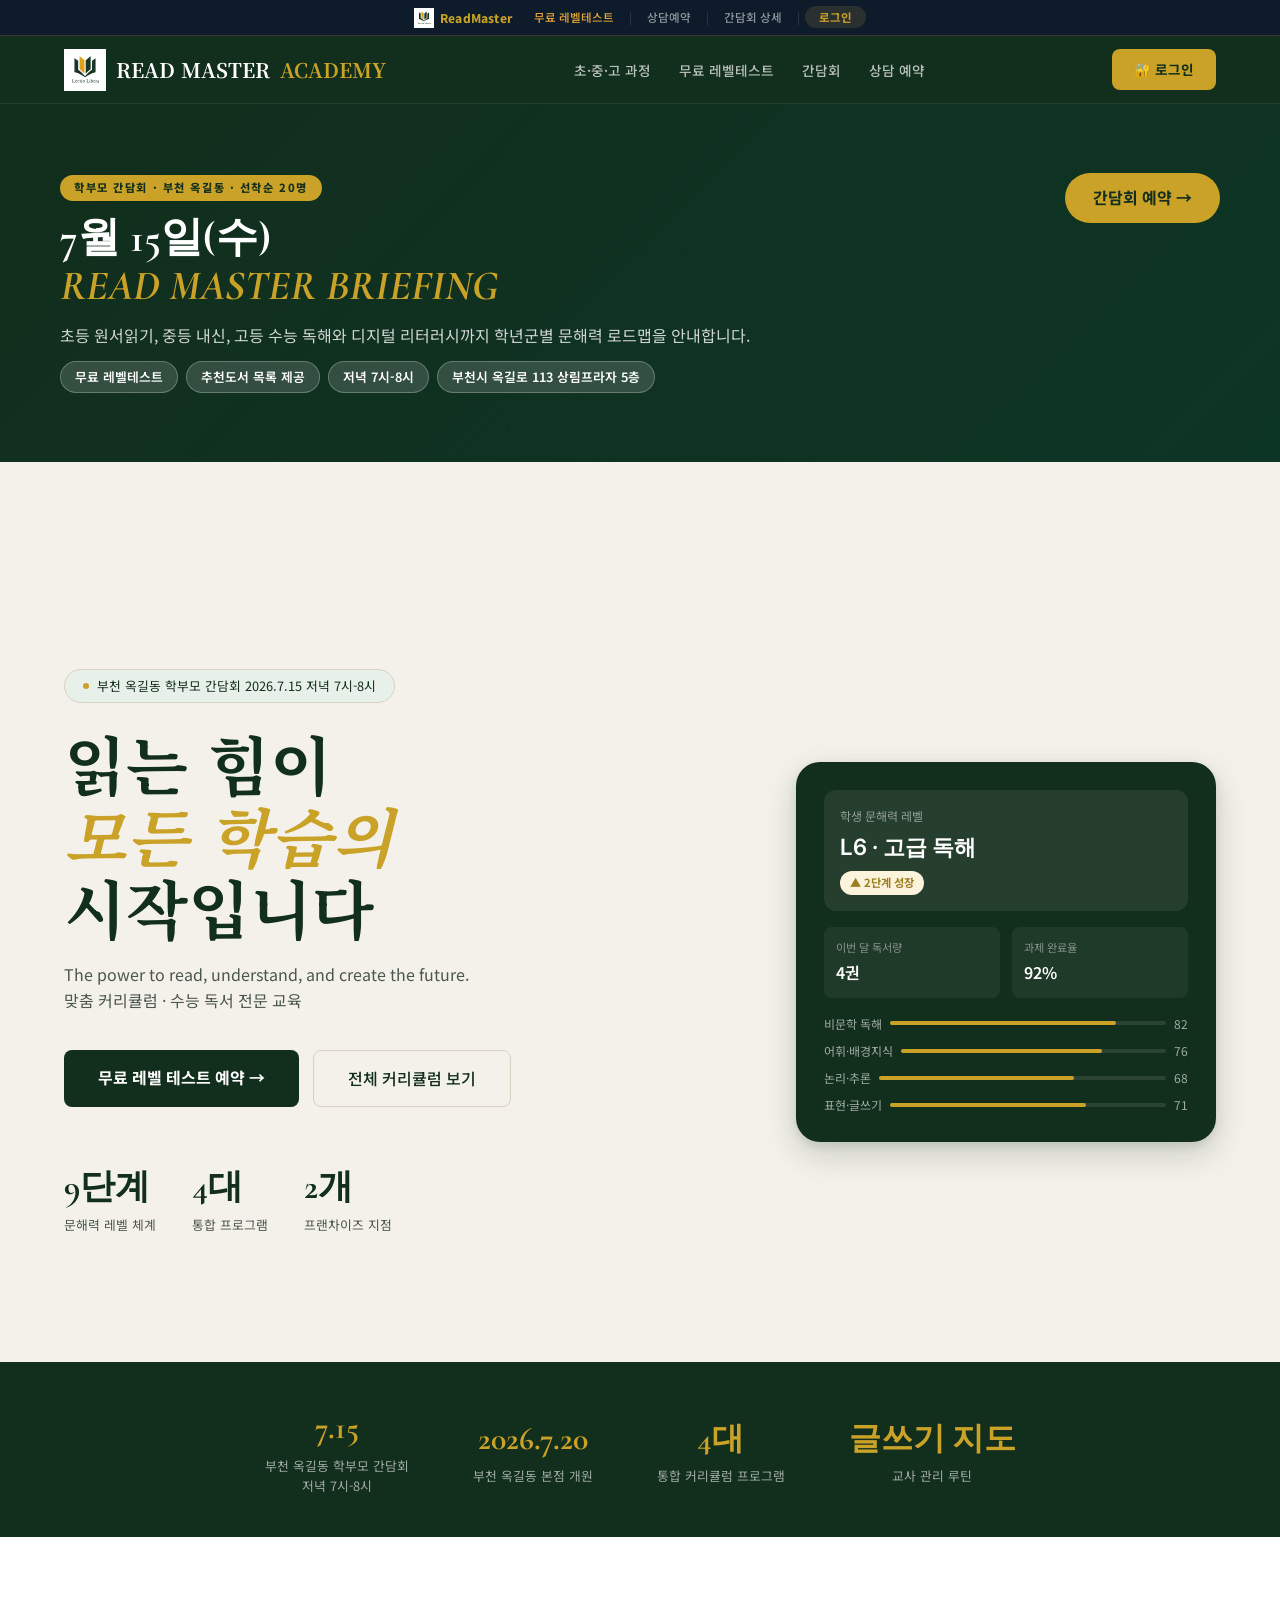
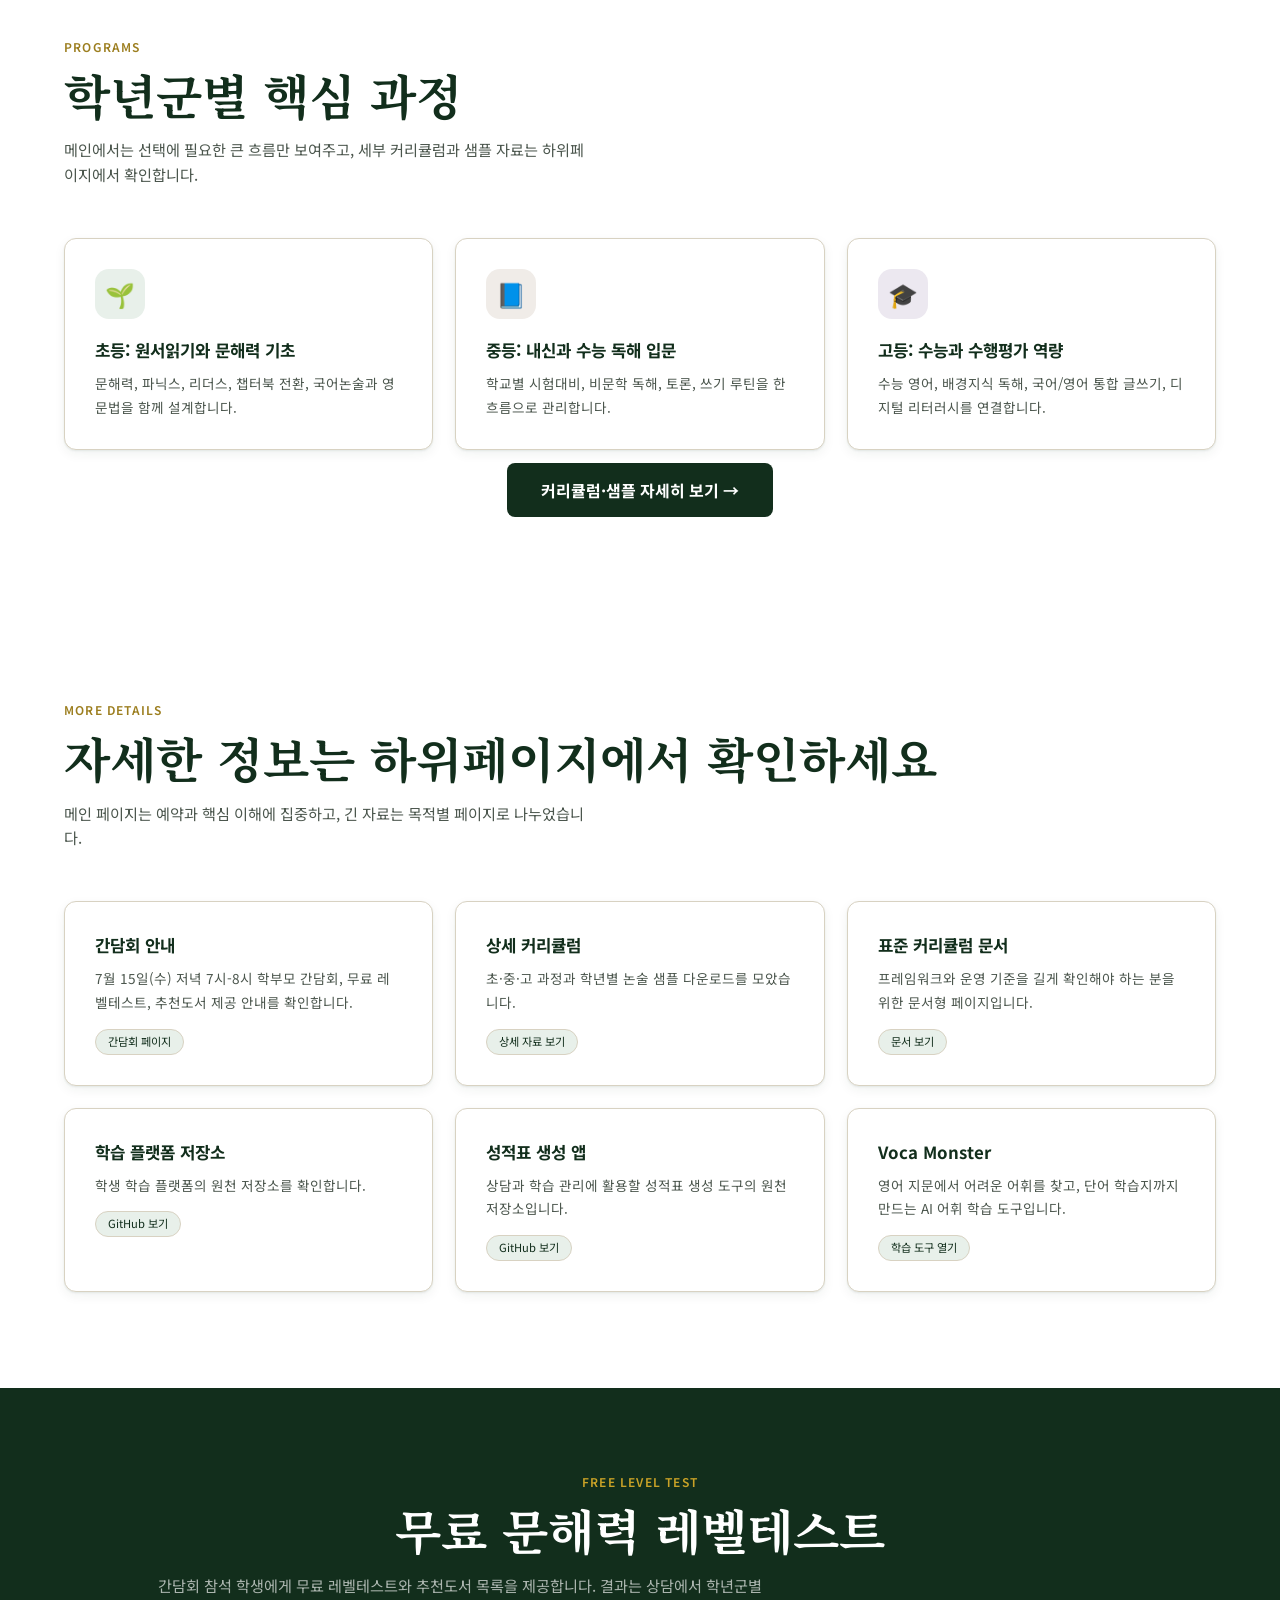
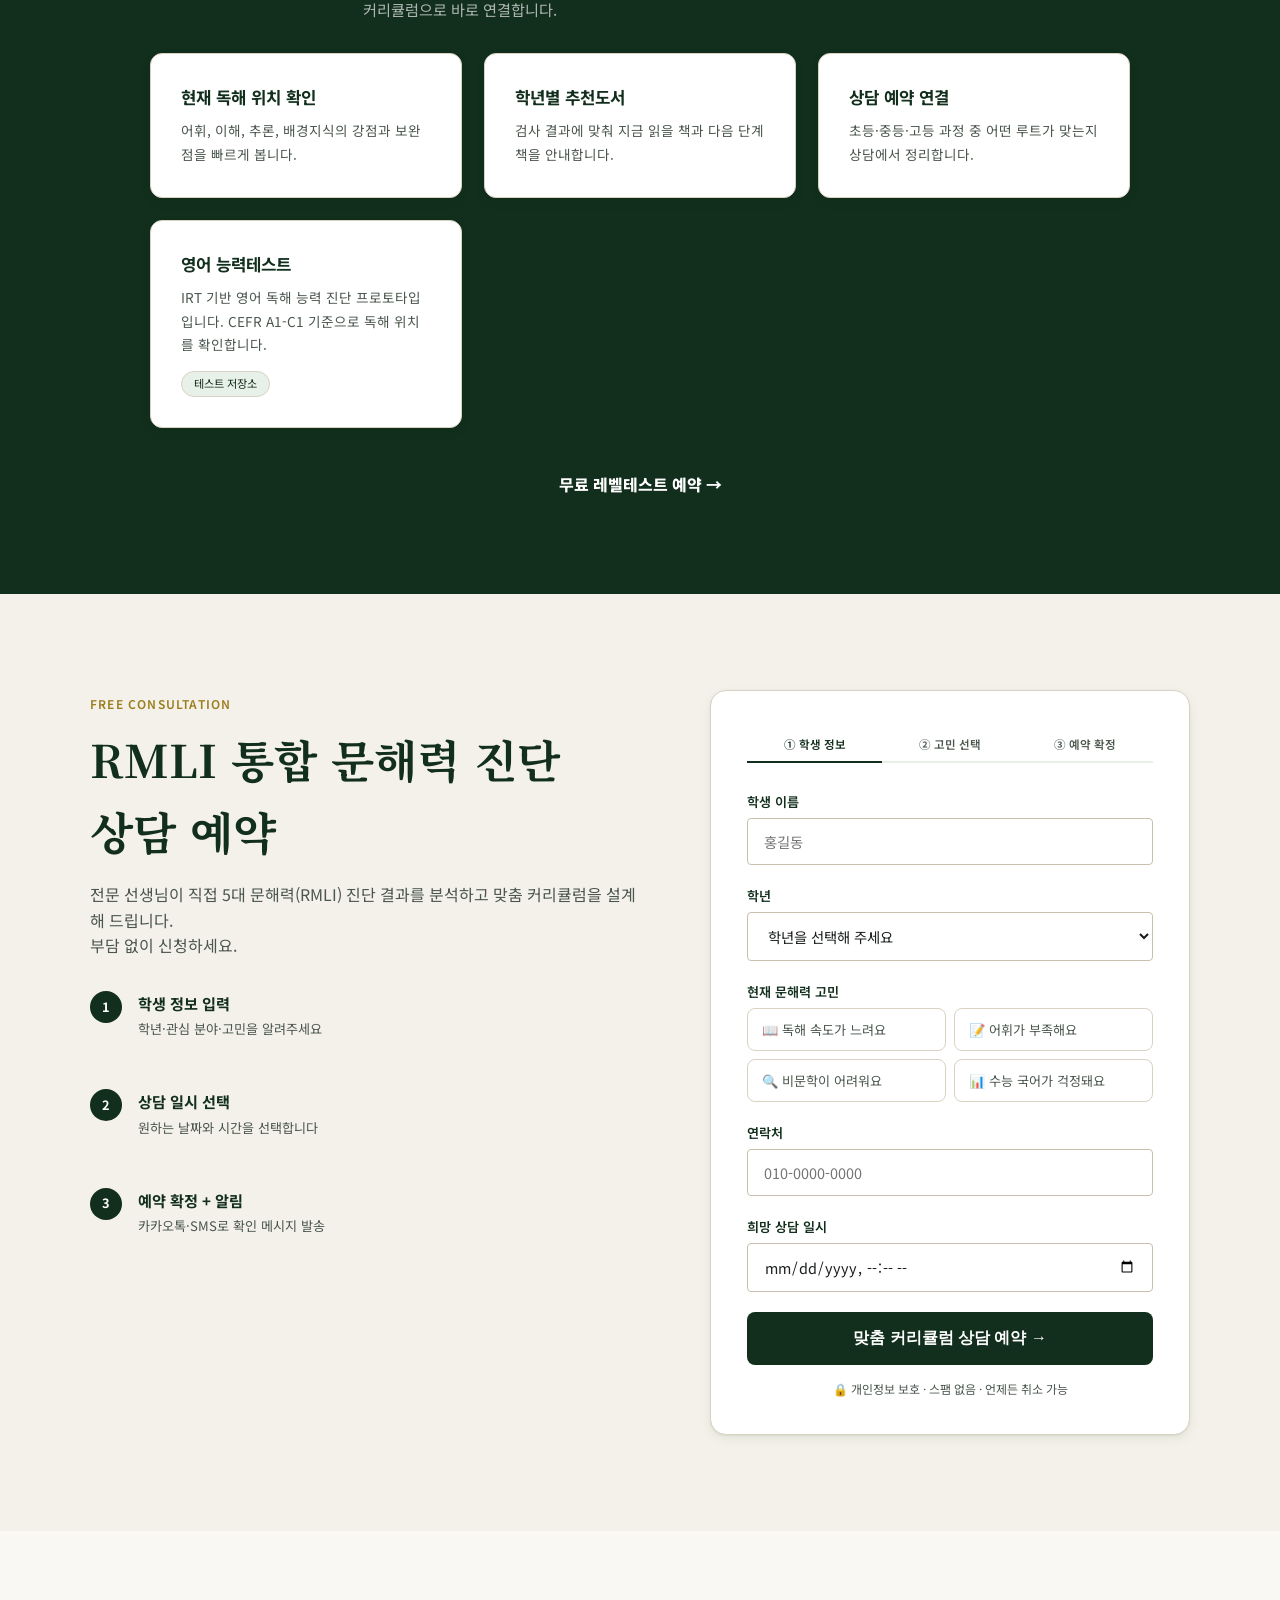
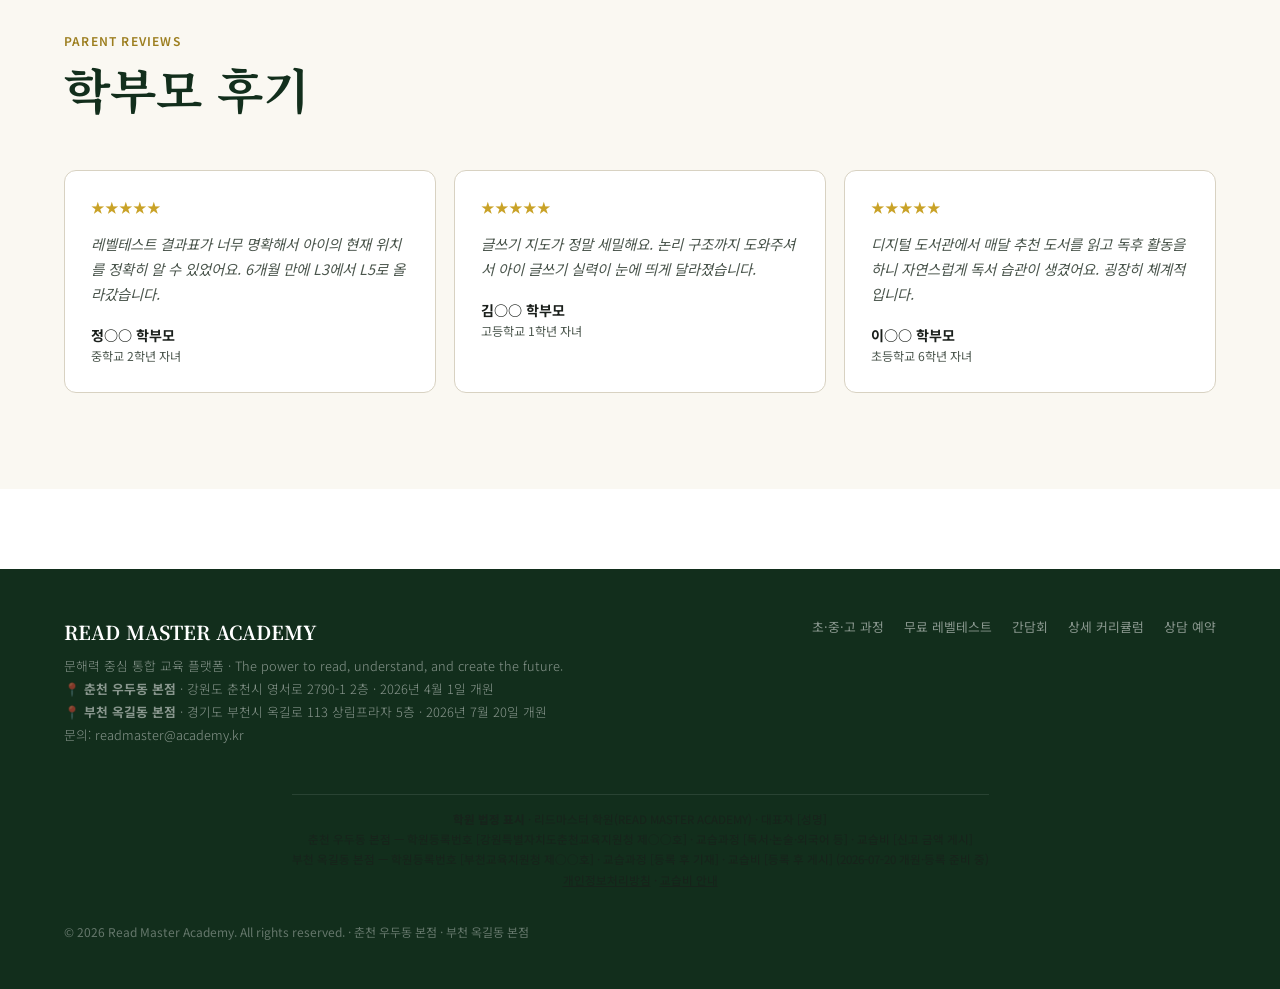
==== index.html @ df54e8a8 "Link CSAT question evaluation tool" ====
<!DOCTYPE html>
<html lang="ko">
<head>
<meta charset="UTF-8"/><meta name="viewport" content="width=device-width,initial-scale=1.0"/>
<title>READ MASTER ACADEMY — 문해력 전문 교육원 · 부천 옥길동 본원 · 춘천 우두동점</title>
<meta name="description" content="읽는 힘이 모든 학습의 시작입니다. LMS · 디지털 도서관 · 상담 예약."/>
<link rel="manifest" href="manifest.json"/>
<meta name="theme-color" content="#122E1C"/>
<link rel="preconnect" href="https://fonts.googleapis.com"/>
<link href="https://fonts.googleapis.com/css2?family=Cormorant+Garamond:ital,wght@0,400;0,600;0,700;1,400&family=Noto+Sans+KR:wght@300;400;500;600;700;900&family=Noto+Serif+KR:wght@600;700&family=Inter:wght@400;500;600&display=swap" rel="stylesheet"/>
<link rel="stylesheet" href="shared.css"/>
<style>
/* ===== index.html — page-specific styles ===== */

#hero{min-height:100vh;padding:160px 5vw 80px;display:flex;align-items:center;background:var(--iv);position:relative}
.hero-inner{display:grid;grid-template-columns:1fr 420px;gap:64px;align-items:center;max-width:1200px;margin:0 auto;width:100%}
.hero-badge{display:inline-flex;align-items:center;gap:8px;background:var(--g3);border:1px solid var(--br);border-radius:100px;padding:6px 18px;font-size:.8rem;color:var(--g);margin-bottom:24px}
.hero-badge .dot{width:6px;height:6px;border-radius:50%;background:var(--gold);animation:pulse 2s infinite}
@keyframes pulse{0%,100%{opacity:1}50%{opacity:.4}}
h1.hero-title{font-size:clamp(2.8rem,5vw,4.8rem);line-height:1.12;color:var(--g);margin-bottom:20px}
h1.hero-title em{font-style:italic;color:var(--gold)}
.hero-sub{font-size:1rem;color:var(--dim);max-width:480px;margin-bottom:36px}
.hero-btns{display:flex;gap:14px;flex-wrap:wrap}
.btn-g{background:var(--g);color:var(--text-inverse);font-size:1rem;font-weight:700;border:none;border-radius:var(--radius-sm);padding:15px 34px;cursor:pointer;transition:background .2s}
.btn-g:hover{background:var(--g2)}
.btn-out{background:transparent;color:var(--g);font-size:1rem;font-weight:500;border:1px solid var(--br);border-radius:var(--radius-sm);padding:15px 34px;cursor:pointer;transition:border-color .2s,color .2s,background .2s}
.btn-out:hover{border-color:var(--g);color:var(--g)}
.hero-stats{display:flex;gap:36px;margin-top:52px;flex-wrap:wrap}
.stat{text-align:left}
.stat-num{font-family:'Cormorant Garamond',serif;font-size:2.2rem;font-weight:700;color:var(--g)}
.stat-lbl{font-size:.8rem;color:var(--dim)}

.hero-card{background:var(--g);border-radius:var(--radius-xl);padding:28px;box-shadow:var(--shadow-overlay)}
.hc-top{background:rgba(255,255,255,0.08);border-radius:var(--radius);padding:16px;margin-bottom:16px}
.hc-label{font-size:.75rem;color:rgba(255,255,255,0.5);margin-bottom:4px}
.hc-val{font-family:'Inter',sans-serif;font-size:1.4rem;font-weight:600;color:#fff}
.hc-badge{display:inline-block;background:var(--gold-subtle);color:var(--gold-hover);font-size:.7rem;font-weight:700;border-radius:100px;padding:3px 10px;margin-top:6px}
.hc-row{display:grid;grid-template-columns:1fr 1fr;gap:12px;margin-bottom:16px}
.hc-mini{background:rgba(255,255,255,0.06);border-radius:var(--radius-sm);padding:12px}
.hc-mini-lbl{font-size:.7rem;color:rgba(255,255,255,0.45);margin-bottom:3px}
.hc-mini-val{font-size:1rem;font-weight:600;color:#fff}
.hc-progress{display:flex;flex-direction:column;gap:8px}
.hcp-row{display:flex;align-items:center;gap:8px;font-size:.75rem;color:rgba(255,255,255,0.6)}
.hcp-bar{flex:1;height:4px;background:rgba(255,255,255,0.1);border-radius:4px}
.hcp-fill{height:100%;border-radius:4px;background:var(--gold)}

#trust{padding:40px 5vw;background:var(--g);display:flex;align-items:center;justify-content:center;gap:64px;flex-wrap:wrap}
.trust-item{text-align:center}
.trust-num{font-family:'Cormorant Garamond',serif;font-size:2rem;font-weight:700;color:var(--gold)}
.trust-lbl{font-size:.8rem;color:rgba(255,255,255,0.6);margin-top:2px}

#levels{background:var(--iv2)}
.levels-grid{display:grid;grid-template-columns:repeat(auto-fill,minmax(240px,1fr));gap:16px}
.lv-card{background:var(--w);border:1px solid var(--br);border-radius:16px;padding:24px;transition:transform .25s,box-shadow .25s;cursor:default;position:relative;overflow:hidden}
.lv-card::before{content:'';position:absolute;top:0;left:0;right:0;height:3px}
.lv1::before{background:linear-gradient(90deg,#a8d5b0,#7bc49f)}
.lv2::before{background:linear-gradient(90deg,#7bc49f,#52b086)}
.lv3::before{background:linear-gradient(90deg,#52b086,#2d9b70)}
.lv4::before{background:linear-gradient(90deg,#2d9b70,#1d7a56)}
.lv5::before{background:linear-gradient(90deg,#1d7a56,#163d32)}
.lv6::before{background:linear-gradient(90deg,#163d32,#4a6e5a)}
.lv7::before{background:linear-gradient(90deg,#c9883a,#e8ab5a)}
.lv8::before{background:linear-gradient(90deg,#e8ab5a,#f0c070)}
.lv9::before{background:linear-gradient(90deg,#f0c070,#ffd700)}
.lv-card:hover{transform:translateY(-4px);box-shadow:0 12px 36px rgba(26,58,46,0.12)}
.lv-code{font-family:'Inter',sans-serif;font-size:.7rem;font-weight:700;color:var(--gold);letter-spacing:.08em;text-transform:uppercase;margin-bottom:6px}
.lv-name{font-family:'Cormorant Garamond',serif;font-size:1.2rem;font-weight:700;color:var(--g);margin-bottom:4px}
.lv-range{font-size:.75rem;color:var(--dim);margin-bottom:10px}
.lv-meta{font-size:.8rem;color:var(--dim);line-height:1.7}
.lv-meta strong{color:var(--ch)}
.lv-suneung{display:inline-block;margin-top:10px;background:var(--g3);border:1px solid var(--br);border-radius:100px;padding:3px 12px;font-size:.72rem;color:var(--g);font-weight:600}

#modules{background:var(--iv)}
.mod-grid{display:grid;grid-template-columns:repeat(auto-fill,minmax(300px,1fr));gap:22px}
.mod-card{background:var(--w);border:1px solid var(--br);border-radius:var(--radius);padding:30px;box-shadow:var(--shadow-raised);transition:border-color .25s,transform .25s,box-shadow .25s}
.mod-card:hover{border-color:var(--g);transform:translateY(-3px);box-shadow:var(--shadow-overlay)}
.mod-icon{width:50px;height:50px;border-radius:14px;display:flex;align-items:center;justify-content:center;font-size:1.5rem;margin-bottom:18px}
.mi-g{background:var(--g3)}
.mi-gd{background:rgba(201,136,58,0.12)}
.mod-title{font-size:1.05rem;font-weight:700;color:var(--g);margin-bottom:8px}
.mod-desc{font-size:.85rem;color:var(--dim);line-height:1.75}
.mod-pills{display:flex;flex-wrap:wrap;gap:6px;margin-top:14px}
.pill{background:var(--g3);border:1px solid var(--br);border-radius:100px;padding:3px 12px;font-size:.7rem;color:var(--g)}
.pill-gold{background:rgba(201,136,58,0.1);border-color:rgba(201,136,58,0.2);color:var(--gold)}
.os-flow{display:grid;grid-template-columns:repeat(3,1fr);gap:12px;max-width:980px;margin:0 auto 28px}
.os-step{background:var(--g);color:#fff;border-radius:var(--radius);padding:18px 20px;box-shadow:var(--shadow-raised)}
.os-step b{display:block;color:var(--gold);font-size:.75rem;letter-spacing:.08em;text-transform:uppercase;margin-bottom:6px}
.os-step span{font-size:.9rem;font-weight:700}
.hub-card{display:flex;flex-direction:column}
.hub-card .mod-pills{gap:8px}
.hub-card .pill{padding:6px 13px;font-size:.76rem;text-decoration:none}
.hub-primary{display:inline-flex;align-items:center;justify-content:center;background:var(--g);color:#fff;border-radius:var(--radius-sm);padding:11px 16px;font-size:.86rem;font-weight:800;text-decoration:none;margin-top:18px}
@media(max-width:760px){.os-flow{grid-template-columns:1fr}.hub-primary{width:100%}}

#library{background:var(--iv2)}
.lib-head{display:flex;align-items:flex-end;justify-content:space-between;margin-bottom:40px;flex-wrap:wrap;gap:16px}
.lib-all{font-size:.85rem;color:var(--gold);font-weight:600;border-bottom:1px solid var(--gold);padding-bottom:2px;transition:opacity .2s}
.lib-all:hover{opacity:.7}
.lib-filters{display:flex;gap:8px;flex-wrap:wrap;margin-bottom:28px}
.filt{background:var(--w);border:1px solid var(--br);border-radius:100px;padding:6px 18px;font-size:.8rem;color:var(--dim);cursor:pointer;transition:all .2s}
.filt.active,.filt:hover{background:var(--g);color:#fff;border-color:var(--g)}
.book-grid{display:grid;grid-template-columns:repeat(auto-fill,minmax(160px,1fr));gap:20px}
.book-card{background:var(--w);border:1px solid var(--br);border-radius:14px;overflow:hidden;transition:transform .25s,box-shadow .25s}
.book-card:hover{transform:translateY(-4px);box-shadow:0 10px 30px rgba(26,58,46,0.12)}
.book-cover{height:140px;display:flex;align-items:center;justify-content:center;font-size:2rem}
.book-info{padding:14px}
.book-genre{font-size:.68rem;font-weight:600;color:var(--gold);text-transform:uppercase;letter-spacing:.06em;margin-bottom:4px}
.book-title{font-size:.88rem;font-weight:700;color:var(--ch);margin-bottom:2px;line-height:1.3}
.book-stars{color:var(--gold);font-size:.75rem;margin-top:4px}

#roadmap{background:var(--g)}
#roadmap .tag{color:var(--gold)}
#roadmap .sec-title{color:#fff}
#roadmap .sec-desc{color:rgba(255,255,255,0.6)}
.rm-grid{display:grid;grid-template-columns:repeat(auto-fill,minmax(200px,1fr));gap:16px}
.rm-card{background:rgba(255,255,255,0.05);border:1px solid rgba(255,255,255,0.1);border-radius:14px;padding:22px;transition:background .25s}
.rm-card:hover{background:rgba(255,255,255,0.08)}
.rm-phase{font-size:.7rem;font-weight:700;color:var(--gold);text-transform:uppercase;letter-spacing:.08em;margin-bottom:6px}
.rm-period{font-size:.8rem;color:rgba(255,255,255,0.5);margin-bottom:10px}
.rm-title{font-size:.95rem;font-weight:700;color:#fff;margin-bottom:8px}
.rm-items{list-style:none;display:flex;flex-direction:column;gap:5px}
.rm-items li{font-size:.78rem;color:rgba(255,255,255,0.55);display:flex;align-items:flex-start;gap:6px}
.rm-items li::before{content:'›';color:var(--gold)}

#booking{background:var(--iv)}
.booking-wrap{display:grid;grid-template-columns:1fr 480px;gap:64px;align-items:start;max-width:1100px;margin:0 auto}
.bk-info h2{font-size:clamp(1.8rem,3.5vw,2.8rem);color:var(--g);margin-bottom:16px}
.bk-info p{color:var(--dim);margin-bottom:32px}
.bk-steps{display:flex;flex-direction:column;gap:18px}
.bk-step{display:flex;gap:16px;align-items:flex-start}
.bk-step-num{flex-shrink:0;width:32px;height:32px;border-radius:50%;background:var(--g);color:#fff;font-size:.8rem;font-weight:700;display:flex;align-items:center;justify-content:center}
.bk-step-body h4{font-size:.95rem;font-weight:700;color:var(--g);margin-bottom:3px}
.bk-step-body p{font-size:.82rem;color:var(--dim)}
.form-card{background:var(--w);border:1px solid var(--br);border-radius:var(--radius-lg);padding:36px;box-shadow:var(--shadow-raised)}
.form-steps{display:flex;gap:0;margin-bottom:28px}
.fs{flex:1;text-align:center;font-size:.72rem;font-weight:600;color:var(--dim);padding:8px 4px;border-bottom:2px solid var(--g3);transition:all .2s}
.fs.active{color:var(--g);border-bottom-color:var(--g)}
label{display:block;font-size:.82rem;font-weight:600;color:var(--g);margin-bottom:6px}
input,select,textarea{width:100%;border:1px solid var(--border-input);border-radius:var(--radius-xs);padding:12px 16px;font-size:.9rem;font-family:var(--font-body);color:var(--ch);background:var(--w);outline:none;transition:border-color .2s,box-shadow .2s;margin-bottom:20px}
input:focus,select:focus,textarea:focus{border-color:var(--border-focused);box-shadow:0 0 0 2px rgba(201,162,39,.18)}
.radio-group{display:grid;grid-template-columns:1fr 1fr;gap:8px;margin-bottom:20px}
.radio-opt{display:flex;align-items:center;gap:8px;padding:10px 14px;border:1px solid var(--br);border-radius:var(--radius-sm);cursor:pointer;font-size:.82rem;color:var(--dim);transition:all .2s}
.radio-opt:hover,.radio-opt.sel{border-color:var(--g);background:var(--g3);color:var(--g)}
.btn-submit{width:100%;background:var(--g);color:var(--text-inverse);font-size:1rem;font-weight:700;border:none;border-radius:var(--radius-sm);padding:16px;cursor:pointer;transition:background .2s}
.btn-submit:hover{background:var(--g2)}
.form-trust{text-align:center;font-size:.75rem;color:var(--dim);margin-top:14px}

#testimonials{background:var(--iv2)}
.testi-grid{display:grid;grid-template-columns:repeat(auto-fill,minmax(280px,1fr));gap:18px}
.testi-card{background:var(--w);border:1px solid var(--br);border-radius:var(--radius);padding:26px;transition:border-color .25s}
.testi-card:hover{border-color:var(--g)}
.testi-stars{color:var(--gold);font-size:.85rem;margin-bottom:12px}
.testi-q{font-size:.9rem;color:var(--dim);line-height:1.75;font-style:italic;margin-bottom:18px}
.testi-name{font-size:.88rem;font-weight:700;color:var(--ch)}
.testi-role{font-size:.76rem;color:var(--dim)}

.reveal{opacity:0;transform:translateY(20px);transition:opacity .6s,transform .6s}
.reveal.vis{opacity:1;transform:none}

@media(max-width:900px){
  .hero-inner,.booking-wrap{grid-template-columns:1fr}
  .hero-card{display:none}
}
@media(max-width:640px){
  .nav-links{display:none}
  .rm-grid,.levels-grid{grid-template-columns:1fr 1fr}
  .radio-group{grid-template-columns:1fr}
  footer{flex-direction:column}
}
/* Announcement Slider */
#announce{background:transparent;padding:calc(var(--eco-h) + var(--nav-h)) 0 0;overflow:hidden}
.slider-wrap{position:relative;overflow:hidden;width:100%}
.slider-track{display:flex;transition:transform .6s cubic-bezier(.4,0,.2,1);will-change:transform}
.slide{
  min-width:100%;box-sizing:border-box;
  padding:clamp(20px,4vw,40px) clamp(16px,5vw,60px);
  display:flex;flex-direction:column;justify-content:center;
  min-height:clamp(200px,28vw,360px);
}
.slide-1{background:linear-gradient(135deg,var(--g) 0%,#0d3526 100%)}
.slide-2{background:linear-gradient(135deg,#b8970b 0%,#C9A227 60%,#e0c870 100%)}
.slide-3{background:linear-gradient(135deg,var(--g) 0%,#122E1C 100%)}
.slide-4{background:linear-gradient(135deg,var(--burgundy) 0%,#5a1e1e 100%)}
.sl-label{display:inline-block;font-size:clamp(.55rem,.9vw,.7rem);font-weight:800;letter-spacing:.14em;text-transform:uppercase;padding:4px 14px;border-radius:100px;margin-bottom:clamp(8px,1.5vw,14px)}
.sl-1-label{background:var(--gold);color:var(--g)}
.sl-2-label{background:var(--g);color:var(--text-inverse)}
.sl-3-label{background:rgba(255,255,255,.15);color:rgba(255,255,255,.85)}
.sl-4-label{background:var(--gold);color:var(--g)}
.sl-heading{font-family:'Cormorant Garamond',serif;font-weight:700;line-height:1.15;margin:0 0 clamp(6px,1vw,12px);white-space:normal;word-break:keep-all}
.slide-1 .sl-heading,.slide-3 .sl-heading,.slide-4 .sl-heading{color:#fff;font-size:clamp(1.4rem,4vw,2.6rem)}
.slide-2 .sl-heading{color:var(--g);font-size:clamp(1.3rem,3.5vw,2.2rem)}
.sl-sub{font-size:clamp(.75rem,1.3vw,1rem);line-height:1.6;word-break:keep-all}
.slide-1 .sl-sub,.slide-3 .sl-sub,.slide-4 .sl-sub{color:rgba(255,255,255,.8)}
.slide-2 .sl-sub{color:rgba(26,58,46,.8)}
.sl-body{display:flex;align-items:flex-start;justify-content:space-between;gap:24px;flex-wrap:wrap}
.sl-left{flex:1;min-width:0}
.sl-right{flex-shrink:0}
.sl-pill{display:inline-block;padding:8px 20px;border-radius:100px;font-size:clamp(.72rem,1.1vw,.88rem);font-weight:700;text-decoration:none;cursor:pointer;transition:opacity .2s;white-space:nowrap}
.sl-pill-gold{background:var(--gold);color:var(--g)}
.sl-pill-white{background:#fff;color:var(--g)}
.sl-pill:hover{opacity:.85}
.sl-table{width:100%;border-collapse:collapse;margin-top:clamp(10px,2vw,18px)}
.sl-table th{background:rgba(26,58,46,.85);color:rgba(255,255,255,.75);font-size:.68rem;font-weight:600;text-align:left;padding:8px 12px;letter-spacing:.04em}
.sl-table td{padding:8px 12px;font-size:clamp(.7rem,1.1vw,.82rem);color:var(--g);border-bottom:1px solid rgba(26,58,46,.12);background:rgba(255,255,255,.35);word-break:keep-all}
.sl-table tr:last-child td{border-bottom:none}
.sl-grade{font-weight:800;white-space:nowrap}
.sl-addr{font-size:clamp(.68rem,1vw,.78rem);color:rgba(26,58,46,.7);margin-top:10px;word-break:keep-all}
.sl-tel{display:flex;flex-wrap:wrap;gap:12px;margin-top:6px}
.sl-tel a{font-size:clamp(.72rem,1.1vw,.8rem);font-weight:700;color:var(--g);text-decoration:none}
.sl-tel a:hover{text-decoration:underline}
.sl-chips{display:flex;flex-wrap:wrap;gap:8px;margin-top:12px}
.sl-chip{padding:5px 14px;border-radius:100px;font-size:clamp(.68rem,1vw,.8rem);font-weight:600;white-space:nowrap}
.sl-chip-green{background:rgba(255,255,255,.15);color:#fff;border:1px solid rgba(255,255,255,.25)}
/* Nav controls */
.slider-btn{position:absolute;top:50%;transform:translateY(-50%);width:36px;height:36px;border-radius:50%;border:none;cursor:pointer;display:flex;align-items:center;justify-content:center;font-size:1rem;z-index:10;background:rgba(255,255,255,.18);color:#fff;backdrop-filter:blur(4px);transition:background .2s}
.slider-btn:hover{background:rgba(255,255,255,.35)}
.slider-prev{left:12px}
.slider-next{right:12px}
.slider-dots{position:absolute;bottom:10px;left:50%;transform:translateX(-50%);display:flex;gap:7px;z-index:10}
.slider-dot{width:7px;height:7px;border-radius:50%;border:none;cursor:pointer;background:rgba(255,255,255,.4);transition:background .3s,transform .3s;padding:0}
.slider-dot.active{background:#fff;transform:scale(1.3)}
@media(max-width:640px){
  .sl-right{display:none}
  .sl-table td,.sl-table th{padding:6px 8px}
}
/* Auth modal page-specific overrides */
.auth-overlay{z-index:500}
.auth-phone-form{display:flex;flex-direction:column;gap:10px}
.auth-phone-form input{margin-bottom:0;font-size:.88rem;padding:12px 14px}
.auth-phone-form .btn-submit{padding:12px;font-size:.88rem}


</style>
</head>
<body>

<!-- ReadMaster Ecosystem Navigation Bar (Dynamic: guest ↔ logged-in) -->
<div class="rm-eco-bar" id="ecoBar">
  <span class="eco-brand"><img src="assets/readmaster-logo.svg" alt="" aria-hidden="true">ReadMaster</span>
  <!-- Guest state (default) -->
  <span id="ecoGuest">
    <a href="#level-test" style="color:#E8A838">무료 레벨테스트</a>
    <span class="eco-sep">|</span>
    <a href="#booking">상담예약</a>
    <span class="eco-sep">|</span>
    <a href="briefing.html">간담회 상세</a>
    <span class="eco-sep">|</span>
    <a href="#" onclick="rmAuth.showModal();return false;" style="background:rgba(201,169,77,0.15);color:#C9A227;border-radius:100px;padding:3px 14px;font-weight:700">로그인</a>
  </span>
  <!-- Logged-in state (hidden by default) -->
  <span id="ecoUser" style="display:none">
    <span id="ecoLinks"></span>
    <span class="eco-sep">|</span>
    <span class="eco-user">
      <img id="ecoAvatar" class="eco-avatar" src="" alt="" />
      <span id="ecoName" class="eco-name"></span>
      <span id="ecoBranch" style="color:rgba(255,255,255,0.45);font-size:.6rem;font-weight:400"></span>
      <span id="ecoRole" style="color:var(--gold);font-size:.6rem;font-weight:700;letter-spacing:.04em;text-transform:uppercase"></span>
      <button class="eco-logout" onclick="rmAuth.logout()" title="로그아웃">✕</button>
    </span>
  </span>
</div>

<!-- Login Modal -->
<div class="auth-overlay" id="authOverlay" onclick="if(event.target===this)rmAuth.hideModal()">
  <div class="auth-modal">
    <button class="auth-modal-close" onclick="rmAuth.hideModal()" aria-label="닫기">✕</button>
    <h3><img src="assets/readmaster-logo.svg" alt="" aria-hidden="true">ReadMaster 로그인</h3>
    <p>로그인하면 학습하기, 리포트, 레벨 이력 등<br/>모든 서비스를 이용할 수 있습니다.</p>
    <div class="auth-error" id="authError"></div>
    <button class="auth-google-btn" onclick="rmAuth.googleSignIn()">
      <svg width="18" height="18" viewBox="0 0 18 18" fill="none"><path d="M17.64 9.2c0-.637-.057-1.251-.164-1.84H9v3.481h4.844a4.14 4.14 0 01-1.796 2.716v2.259h2.908c1.702-1.567 2.684-3.875 2.684-6.615z" fill="#4285F4"/><path d="M9 18c2.43 0 4.467-.806 5.956-2.18l-2.908-2.259c-.806.54-1.837.86-3.048.86-2.344 0-4.328-1.584-5.036-3.711H.957v2.332A8.997 8.997 0 009 18z" fill="#34A853"/><path d="M3.964 10.71A5.41 5.41 0 013.682 9c0-.593.102-1.17.282-1.71V4.958H.957A8.997 8.997 0 000 9c0 1.452.348 2.827.957 4.042l3.007-2.332z" fill="#FBBC05"/><path d="M9 3.58c1.321 0 2.508.454 3.44 1.345l2.582-2.58C13.463.891 11.426 0 9 0A8.997 8.997 0 00.957 4.958L3.964 7.29C4.672 5.163 6.656 3.58 9 3.58z" fill="#EA4335"/></svg>
      Google로 계속하기
    </button>
    <div class="auth-divider">또는 이메일로</div>
    <div class="auth-email-form" id="emailForm">
      <input type="email" id="authEmail" placeholder="이메일" autocomplete="email" />
      <input type="password" id="authPassword" placeholder="비밀번호 (6자 이상)" autocomplete="current-password" />
      <div class="auth-branch-select" id="branchSelect">
        <label>🏢 소속 지점</label>
        <select id="authBranch">
          <option value="okgil">부천 옥길동 본원</option>
          <option value="udu">춘천 우두동점</option>
        </select>
      </div>
      <button class="btn-submit" id="authSubmitBtn" onclick="rmAuth.emailSignIn()">로그인</button>
    </div>
    <div class="auth-toggle" id="authToggle">아직 계정이 없으신가요? <a onclick="rmAuth.toggleMode()">회원가입</a></div>
    <div class="auth-note">OET Korea와 동일한 계정으로 로그인됩니다.<br/>학부모·학생·교사 계정 지원</div>
  </div>
</div>

<nav>
  <a href="#" class="nav-logo">
    <img src="assets/readmaster-logo.svg" alt="" aria-hidden="true">
    READ MASTER <em>ACADEMY</em>
  </a>
  <ul class="nav-links">
    <li><a href="#programs">초·중·고 과정</a></li>
    <li><a href="#level-test">무료 레벨테스트</a></li>
    <li id="academyNavItem" hidden><a href="#academy-os">Academy OS</a></li>
    <li><a href="briefing.html">간담회</a></li>
    <li><a href="#booking">상담 예약</a></li>
  </ul>
  <button class="nav-hamburger" aria-label="메뉴">
    <span></span><span></span><span></span>
  </button>
  <span id="navGuest2">
    <a href="#" onclick="rmAuth.showModal();return false;" class="nav-cta">🔐 로그인</a>
  </span>
  <span id="navUser2" style="display:none">
    <a href="dashboard.html" class="nav-cta nav-user-cta">
      <img id="navAvatar2" src="" alt=""/>
      <span id="navName2"></span> MY
    </a>
  </span>
</nav>

<section id="announce">
  <div class="slider-wrap">
    <div class="slide slide-1">
      <div class="sl-body">
        <div class="sl-left">
          <span class="sl-label sl-1-label">학부모 간담회 · 부천 옥길동 · 선착순 20명</span>
          <div class="sl-heading">7월 15일(수)<br/><em style="font-style:italic;color:var(--gold)">READ MASTER BRIEFING</em></div>
          <p class="sl-sub">초등 원서읽기, 중등 내신, 고등 수능 독해와 디지털 리터러시까지 학년군별 문해력 로드맵을 안내합니다.</p>
          <div class="sl-chips">
            <span class="sl-chip sl-chip-green">무료 레벨테스트</span>
            <span class="sl-chip sl-chip-green">추천도서 목록 제공</span>
            <span class="sl-chip sl-chip-green">저녁 7시-8시</span>
            <span class="sl-chip sl-chip-green">부천시 옥길로 113 상림프라자 5층</span>
          </div>
        </div>
        <div class="sl-right">
          <a href="briefing.html#reservation" class="sl-pill sl-pill-gold" style="font-size:1rem;padding:12px 28px">간담회 예약 →</a>
        </div>
      </div>
    </div>
  </div>
</section>



<section id="hero">
  <div class="hero-inner">
    <div>
      <div class="hero-badge"><span class="dot"></span>부천 옥길동 학부모 간담회 2026.7.15 저녁 7시-8시</div>
      <h1 class="hero-title">읽는 힘이<br/><em>모든 학습의</em><br/>시작입니다</h1>
      <p class="hero-sub">The power to read, understand, and create the future.<br/>맞춤 커리큘럼 · 수능 독서 전문 교육</p>
      <div class="hero-btns">
        <a href="#booking" class="btn-g">무료 레벨 테스트 예약 →</a>
        <a href="curriculum.html" class="btn-out">전체 커리큘럼 보기</a>
      </div>
      <div class="hero-stats">
        <div class="stat"><div class="stat-num">9단계</div><div class="stat-lbl">문해력 레벨 체계</div></div>
        <div class="stat"><div class="stat-num">4대</div><div class="stat-lbl">통합 프로그램</div></div>
        <div class="stat"><div class="stat-num">2개</div><div class="stat-lbl">프랜차이즈 지점</div></div>
      </div>
    </div>
    <div class="hero-card">
      <div class="hc-top">
        <div class="hc-label">학생 문해력 레벨</div>
        <div class="hc-val">L6 · 고급 독해</div>
        <span class="hc-badge">▲ 2단계 성장</span>
      </div>
      <div class="hc-row">
        <div class="hc-mini"><div class="hc-mini-lbl">이번 달 독서량</div><div class="hc-mini-val">4권</div></div>
        <div class="hc-mini"><div class="hc-mini-lbl">과제 완료율</div><div class="hc-mini-val">92%</div></div>
      </div>
      <div class="hc-progress">
        <div class="hcp-row">비문학 독해<div class="hcp-bar"><div class="hcp-fill" style="width:82%"></div></div>82</div>
        <div class="hcp-row">어휘·배경지식<div class="hcp-bar"><div class="hcp-fill" style="width:76%"></div></div>76</div>
        <div class="hcp-row">논리·추론<div class="hcp-bar"><div class="hcp-fill" style="width:68%"></div></div>68</div>
        <div class="hcp-row">표현·글쓰기<div class="hcp-bar"><div class="hcp-fill" style="width:71%"></div></div>71</div>
      </div>
    </div>
  </div>
</section>

<div id="trust">
  <div class="trust-item"><div class="trust-num">7.15</div><div class="trust-lbl">부천 옥길동 학부모 간담회<br>저녁 7시-8시</div></div>
  <div class="trust-item"><div class="trust-num">2026.7.20</div><div class="trust-lbl">부천 옥길동 본점 개원</div></div>
  <div class="trust-item"><div class="trust-num">4대</div><div class="trust-lbl">통합 커리큘럼 프로그램</div></div>
  <div class="trust-item"><div class="trust-num">글쓰기 지도</div><div class="trust-lbl">교사 관리 루틴</div></div>
</div>

<section id="programs">
  <div class="sec-head reveal">
    <span class="tag">Programs</span>
    <h2 class="sec-title">학년군별 핵심 과정</h2>
    <p class="sec-desc">메인에서는 선택에 필요한 큰 흐름만 보여주고, 세부 커리큘럼과 샘플 자료는 하위페이지에서 확인합니다.</p>
  </div>
  <div class="mod-grid">
    <article class="mod-card reveal">
      <div class="mod-icon" style="background:#E8F0EA">🌱</div>
      <div class="mod-title">초등: 원서읽기와 문해력 기초</div>
      <div class="mod-desc">문해력, 파닉스, 리더스, 챕터북 전환, 국어논술과 영문법을 함께 설계합니다.</div>
    </article>
    <article class="mod-card reveal">
      <div class="mod-icon" style="background:#f0ece8">📘</div>
      <div class="mod-title">중등: 내신과 수능 독해 입문</div>
      <div class="mod-desc">학교별 시험대비, 비문학 독해, 토론, 쓰기 루틴을 한 흐름으로 관리합니다.</div>
    </article>
    <article class="mod-card reveal">
      <div class="mod-icon" style="background:#ece8f0">🎓</div>
      <div class="mod-title">고등: 수능과 수행평가 역량</div>
      <div class="mod-desc">수능 영어, 배경지식 독해, 국어/영어 통합 글쓰기, 디지털 리터러시를 연결합니다.</div>
    </article>
  </div>
  <div style="text-align:center;margin-top:28px">
    <a href="briefing-curriculum.html" class="btn-g">커리큘럼·샘플 자세히 보기 →</a>
  </div>
</section>
<section id="details">
  <div class="sec-head reveal">
    <span class="tag">More Details</span>
    <h2 class="sec-title">자세한 정보는 하위페이지에서 확인하세요</h2>
    <p class="sec-desc">메인 페이지는 예약과 핵심 이해에 집중하고, 긴 자료는 목적별 페이지로 나누었습니다.</p>
  </div>
  <div class="mod-grid">
    <article class="mod-card reveal">
      <div class="mod-title">간담회 안내</div>
      <div class="mod-desc">7월 15일(수) 저녁 7시-8시 학부모 간담회, 무료 레벨테스트, 추천도서 제공 안내를 확인합니다.</div>
      <div class="mod-pills"><a class="pill" href="briefing.html">간담회 페이지</a></div>
    </article>
    <article class="mod-card reveal">
      <div class="mod-title">상세 커리큘럼</div>
      <div class="mod-desc">초·중·고 과정과 학년별 논술 샘플 다운로드를 모았습니다.</div>
      <div class="mod-pills"><a class="pill" href="briefing-curriculum.html">상세 자료 보기</a></div>
    </article>
    <article class="mod-card reveal">
      <div class="mod-title">표준 커리큘럼 문서</div>
      <div class="mod-desc">프레임워크와 운영 기준을 길게 확인해야 하는 분을 위한 문서형 페이지입니다.</div>
      <div class="mod-pills"><a class="pill" href="curriculum.html">문서 보기</a></div>
    </article>
    <article class="mod-card reveal">
      <div class="mod-title">학습 플랫폼 저장소</div>
      <div class="mod-desc">학생 학습 플랫폼의 원천 저장소를 확인합니다.</div>
      <div class="mod-pills"><a class="pill" href="https://github.com/Reasonofmoon/readmaster-study-platform.git" target="_blank" rel="noopener">GitHub 보기</a></div>
    </article>
    <article class="mod-card reveal">
      <div class="mod-title">성적표 생성 앱</div>
      <div class="mod-desc">상담과 학습 관리에 활용할 성적표 생성 도구의 원천 저장소입니다.</div>
      <div class="mod-pills"><a class="pill" href="https://github.com/Reasonofmoon/grade-report-generator.git" target="_blank" rel="noopener">GitHub 보기</a></div>
    </article>
    <article class="mod-card reveal">
      <div class="mod-title">Voca Monster</div>
      <div class="mod-desc">영어 지문에서 어려운 어휘를 찾고, 단어 학습지까지 만드는 AI 어휘 학습 도구입니다.</div>
      <div class="mod-pills"><a class="pill" href="https://reasonofmoon.github.io/voca-monster" target="_blank" rel="noopener">학습 도구 열기</a></div>
    </article>
  </div>
</section>
<section id="academy-os" hidden>
  <div class="sec-head">
    <span class="tag">Academy OS Hub</span>
    <h2 class="sec-title">상담 이후 운영은 Academy OS로 이어집니다</h2>
    <p class="sec-desc">메인 페이지는 학부모 안내와 예약에 집중하고, 학생 관리와 수업 운영은 Academy OS에서 처리합니다. 원천 저장소는 관리 카드에서 바로 확인할 수 있습니다.</p>
  </div>
  <div class="os-flow" aria-label="ReadMaster 운영 연결 흐름">
    <div class="os-step"><b>Step 1</b><span>메인에서 상담 예약</span></div>
    <div class="os-step"><b>Step 2</b><span>Academy OS에서 운영</span></div>
    <div class="os-step"><b>Step 3</b><span>GitHub에서 원천 관리</span></div>
  </div>
  <div class="mod-grid">
    <article class="mod-card hub-card">
      <div class="mod-title">학부모 공개 동선</div>
      <div class="mod-desc">처음 방문한 학부모가 설명을 읽고, 테스트와 상담 예약으로 이동하는 경로입니다.</div>
      <div class="mod-pills">
        <a class="pill pill-gold" href="https://readmaster-franchise.vercel.app/book" target="_blank" rel="noopener">상담 예약</a>
        <a class="pill" href="https://readmaster-franchise.vercel.app/rmli-test-v2" target="_blank" rel="noopener">문해력 테스트</a>
        <a class="pill" href="https://readmaster-franchise.vercel.app/curriculum" target="_blank" rel="noopener">커리큘럼</a>
        <a class="pill" href="https://readmaster-franchise.vercel.app/parent" target="_blank" rel="noopener">학부모 포털</a>
      </div>
      <a class="hub-primary" href="https://readmaster-franchise.vercel.app/book" target="_blank" rel="noopener">상담 예약으로 이동</a>
    </article>
    <article class="mod-card hub-card">
      <div class="mod-title">원장·교사 운영 동선</div>
      <div class="mod-desc">등록 이후 학생, 출결, 과제, 도서관, 수납, 리포트를 한 도메인에서 관리합니다.</div>
      <div class="mod-pills">
        <a class="pill pill-gold" href="https://readmaster-franchise.vercel.app/academy-os" target="_blank" rel="noopener">운영 대시보드</a>
        <a class="pill" href="https://readmaster-franchise.vercel.app/student-register" target="_blank" rel="noopener">학생 관리</a>
        <a class="pill" href="https://readmaster-franchise.vercel.app/attendance" target="_blank" rel="noopener">출결 관리</a>
        <a class="pill" href="https://readmaster-franchise.vercel.app/workbook" target="_blank" rel="noopener">과제·워크북</a>
        <a class="pill" href="https://readmaster-franchise.vercel.app/library" target="_blank" rel="noopener">도서관</a>
        <a class="pill" href="https://readmaster-franchise.vercel.app/payment" target="_blank" rel="noopener">수납 관리</a>
        <a class="pill" href="https://readmaster-franchise.vercel.app/report" target="_blank" rel="noopener">리포트</a>
        <a class="pill" href="https://github.com/Reasonofmoon/academy-assessment.git" target="_blank" rel="noopener">영어 학력 진단</a>
        <a class="pill" href="https://github.com/Reasonofmoon/csat-question-eval.git" target="_blank" rel="noopener">수능 문항 분석</a>
        <a class="pill" href="https://readmaster-franchise.vercel.app/settings" target="_blank" rel="noopener">설정</a>
      </div>
      <a class="hub-primary" href="https://readmaster-franchise.vercel.app/academy-os" target="_blank" rel="noopener">운영 대시보드 열기</a>
    </article>
    <article class="mod-card hub-card">
      <div class="mod-title">관리자·개발자 동선</div>
      <div class="mod-desc">초기 설정과 원천 저장소를 분리해, 운영자와 개발자가 같은 구조를 공유합니다.</div>
      <div class="mod-pills">
        <a class="pill" href="https://readmaster-franchise.vercel.app/setup-admin" target="_blank" rel="noopener">초기 설정</a>
        <a class="pill pill-gold" href="https://github.com/Reasonofmoon/readmaster-hq.git" target="_blank" rel="noopener">GitHub</a>
        <a class="pill" href="https://github.com/Reasonofmoon/readmaster-study-platform.git" target="_blank" rel="noopener">학습 플랫폼</a>
        <a class="pill" href="https://github.com/Reasonofmoon/voca-monster.git" target="_blank" rel="noopener">Voca Monster</a>
        <a class="pill" href="https://github.com/Reasonofmoon/grade-report-generator.git" target="_blank" rel="noopener">성적 리포트 생성기</a>
        <a class="pill" href="https://github.com/Reasonofmoon/academy-assessment.git" target="_blank" rel="noopener">영어 학력 진단</a>
        <a class="pill" href="https://github.com/Reasonofmoon/csat-question-eval.git" target="_blank" rel="noopener">수능 문항 분석</a>
      </div>
      <a class="hub-primary" href="https://github.com/Reasonofmoon/readmaster-hq.git" target="_blank" rel="noopener">readmaster-hq 보기</a>
    </article>
  </div>
</section>
<section id="level-test" style="background:var(--g);padding:80px 5vw">
  <div style="max-width:980px;margin:0 auto;text-align:center">
    <div class="sec-head reveal" style="margin-bottom:32px">
      <span class="tag" style="color:var(--gold)">Free Level Test</span>
      <h2 class="sec-title" style="color:#fff">무료 문해력 레벨테스트</h2>
      <p class="sec-desc" style="color:rgba(255,255,255,.65);max-width:620px">간담회 참석 학생에게 무료 레벨테스트와 추천도서 목록을 제공합니다. 결과는 상담에서 학년군별 커리큘럼으로 바로 연결합니다.</p>
    </div>
    <div class="mod-grid" style="text-align:left;margin-bottom:28px">
      <article class="mod-card reveal">
        <div class="mod-title">현재 독해 위치 확인</div>
        <div class="mod-desc">어휘, 이해, 추론, 배경지식의 강점과 보완점을 빠르게 봅니다.</div>
      </article>
      <article class="mod-card reveal">
        <div class="mod-title">학년별 추천도서</div>
        <div class="mod-desc">검사 결과에 맞춰 지금 읽을 책과 다음 단계 책을 안내합니다.</div>
      </article>
      <article class="mod-card reveal">
        <div class="mod-title">상담 예약 연결</div>
        <div class="mod-desc">초등·중등·고등 과정 중 어떤 루트가 맞는지 상담에서 정리합니다.</div>
      </article>
      <article class="mod-card reveal">
        <div class="mod-title">영어 능력테스트</div>
        <div class="mod-desc">IRT 기반 영어 독해 능력 진단 프로토타입입니다. CEFR A1-C1 기준으로 독해 위치를 확인합니다.</div>
        <div class="mod-pills"><a class="pill" href="https://github.com/Reasonofmoon/IRT-READING-LEVEL-TEST.git" target="_blank" rel="noopener">테스트 저장소</a></div>
      </article>
    </div>
    <a href="#booking" class="btn-g" style="font-size:1rem;padding:16px 40px;display:inline-block;font-weight:800">무료 레벨테스트 예약 →</a>
  </div>
</section>
<section id="booking">
  <div class="booking-wrap">
    <div class="bk-info">
      <span class="tag">Free Consultation</span>
      <h2 class="serif">RMLI 통합 문해력 진단<br/>상담 예약</h2>
      <p>전문 선생님이 직접 5대 문해력(RMLI) 진단 결과를 분석하고 맞춤 커리큘럼을 설계해 드립니다.<br/>부담 없이 신청하세요.</p>
      <div class="bk-steps">
        <div class="bk-step"><div class="bk-step-num">1</div><div class="bk-step-body"><h4>학생 정보 입력</h4><p>학년·관심 분야·고민을 알려주세요</p></div></div>
        <div class="bk-step"><div class="bk-step-num">2</div><div class="bk-step-body"><h4>상담 일시 선택</h4><p>원하는 날짜와 시간을 선택합니다</p></div></div>
        <div class="bk-step"><div class="bk-step-num">3</div><div class="bk-step-body"><h4>예약 확정 + 알림</h4><p>카카오톡·SMS로 확인 메시지 발송</p></div></div>
      </div>
    </div>
    <div class="form-card reveal">
      <div class="form-steps">
        <div class="fs active">① 학생 정보</div>
        <div class="fs">② 고민 선택</div>
        <div class="fs">③ 예약 확정</div>
      </div>
      <label>학생 이름</label>
      <input type="text" id="f-name" placeholder="홍길동"/>
      <label>학년</label>
      <select id="f-grade">
        <option value="">학년을 선택해 주세요</option>
        <option>초등 3~4학년</option>
        <option>초등 5~6학년</option>
        <option>중학교 1학년</option>
        <option>중학교 2학년</option>
        <option>중학교 3학년</option>
        <option>고등학교 1학년</option>
        <option>고등학교 2학년</option>
        <option>고등학교 3학년</option>
      </select>
      <label>현재 문해력 고민</label>
      <div class="radio-group" id="concerns">
        <div class="radio-opt" onclick="sel(this)">📖 독해 속도가 느려요</div>
        <div class="radio-opt" onclick="sel(this)">📝 어휘가 부족해요</div>
        <div class="radio-opt" onclick="sel(this)">🔍 비문학이 어려워요</div>
        <div class="radio-opt" onclick="sel(this)">📊 수능 국어가 걱정돼요</div>
      </div>
      <label>연락처</label>
      <input type="tel" id="f-phone" placeholder="010-0000-0000"/>
      <label>희망 상담 일시</label>
      <input type="datetime-local" id="f-date"/>
      <button class="btn-submit" onclick="submit()">맞춤 커리큘럼 상담 예약 →</button>
      <div class="form-trust">🔒 개인정보 보호 · 스팸 없음 · 언제든 취소 가능</div>
    </div>
  </div>
</section>

<section id="testimonials">
  <div class="sec-head reveal">
    <span class="tag">Parent Reviews</span>
    <h2 class="sec-title">학부모 후기</h2>
  </div>
  <div class="testi-grid">
    <div class="testi-card reveal"><div class="testi-stars">★★★★★</div><p class="testi-q">레벨테스트 결과표가 너무 명확해서 아이의 현재 위치를 정확히 알 수 있었어요. 6개월 만에 L3에서 L5로 올라갔습니다.</p><div class="testi-name">정○○ 학부모</div><div class="testi-role">중학교 2학년 자녀</div></div>
    <div class="testi-card reveal"><div class="testi-stars">★★★★★</div><p class="testi-q">글쓰기 지도가 정말 세밀해요. 논리 구조까지 도와주셔서 아이 글쓰기 실력이 눈에 띄게 달라졌습니다.</p><div class="testi-name">김○○ 학부모</div><div class="testi-role">고등학교 1학년 자녀</div></div>
    <div class="testi-card reveal"><div class="testi-stars">★★★★★</div><p class="testi-q">디지털 도서관에서 매달 추천 도서를 읽고 독후 활동을 하니 자연스럽게 독서 습관이 생겼어요. 굉장히 체계적입니다.</p><div class="testi-name">이○○ 학부모</div><div class="testi-role">초등학교 6학년 자녀</div></div>
  </div>
</section>

<footer>
  <div class="ft-brand">
    READ MASTER ACADEMY
    <p>문해력 중심 통합 교육 플랫폼 · The power to read, understand, and create the future.<br/>
    📍 <strong>춘천 우두동 본점</strong> · 강원도 춘천시 영서로 2790-1 2층 · 2026년 4월 1일 개원<br/>
    📍 <strong>부천 옥길동 본점</strong> · 경기도 부천시 옥길로 113 상림프라자 5층 · 2026년 7월 20일 개원<br/>
    문의: readmaster@academy.kr</p>
  </div>
  <div class="ft-links">
    <a href="#programs">초·중·고 과정</a>
    <a href="#level-test">무료 레벨테스트</a>
    <a href="briefing.html">간담회</a>
    <a href="briefing-curriculum.html">상세 커리큘럼</a>
    <a href="#booking">상담 예약</a>
  </div>
  <div class="ft-legal" style="max-width:1080px;margin:16px auto 0;padding-top:14px;border-top:1px solid rgba(255,255,255,.14);font-size:.72rem;line-height:1.75;opacity:.72;text-align:center">
    <strong>학원 법정 표시</strong> · 리드마스터 학원(READ MASTER ACADEMY) · 대표자 [성명]<br/>
    춘천 우두동 본점 — 학원등록번호 [강원특별자치도춘천교육지원청 제○○호] · 교습과정 [독서·논술·외국어 등] · 교습비 [신고 금액 게시]<br/>
    부천 옥길동 본점 — 학원등록번호 [부천교육지원청 제○○호] · 교습과정 [등록 후 기재] · 교습비 [등록 후 게시] (2026-07-20 개원·등록 준비 중)<br/>
    <a href="#" style="color:inherit;text-decoration:underline">개인정보처리방침</a> · <a href="#" style="color:inherit;text-decoration:underline">교습비 안내</a>
  </div>
  <div class="ft-copy">© 2026 Read Master Academy. All rights reserved. · 춘천 우두동 본점 · 부천 옥길동 본점</div>
</footer>

<script>
const obs=new IntersectionObserver(e=>e.forEach(n=>{if(n.isIntersecting){n.target.classList.add('vis');obs.unobserve(n.target)}}),{threshold:.1,rootMargin:'0px 0px -30px 0px'});
document.querySelectorAll('.reveal').forEach(el=>obs.observe(el));

function sel(el){
  document.querySelectorAll('.radio-opt').forEach(x=>x.classList.remove('sel'));
  el.classList.add('sel');
}

function submit(){
  const name=document.getElementById('f-name').value;
  const grade=document.getElementById('f-grade').value;
  const phone=document.getElementById('f-phone').value;
  const date=document.getElementById('f-date').value;
  if(!name||!grade||!phone||!date){alert('모든 항목을 입력해 주세요.');return;}
  alert(`${name}님의 상담 예약이 접수되었습니다!\n${date}\n담당 선생님이 곧 연락드리겠습니다.`);
}

window.addEventListener('scroll',()=>{
  const s=document.querySelectorAll('section[id]');
  const links=document.querySelectorAll('.nav-links a');
  let cur='';
  s.forEach(sec=>{if(window.scrollY>=sec.offsetTop-100)cur=sec.id});
  links.forEach(a=>{a.style.color=a.getAttribute('href')==='#'+cur?'var(--gold)':''});
});
</script>

<script src="https://www.gstatic.com/firebasejs/10.12.0/firebase-app-compat.js"></script>
<script src="https://www.gstatic.com/firebasejs/10.12.0/firebase-auth-compat.js"></script>
<script src="https://www.gstatic.com/firebasejs/10.12.0/firebase-firestore-compat.js"></script>
<script src="shared-auth.js"></script>
<script>

// ─── Role-Based Menu Config ───
const ACADEMY_OS_URL = 'https://readmaster-franchise.vercel.app';
const ROLE_MENUS = {
  student: [
    { label: 'MY', href: 'dashboard.html', gold: true },
    { label: '학습하기', href: `${ACADEMY_OS_URL}/academy-os`, ext: true },
    { label: '레벨테스트', href: `${ACADEMY_OS_URL}/rmli-test-v2`, ext: true },
    { label: '도서관', href: `${ACADEMY_OS_URL}/library`, ext: true },
  ],
  parent: [
    { label: 'MY', href: 'dashboard.html', gold: true },
    { label: '자녀현황', href: `${ACADEMY_OS_URL}/parent`, ext: true },
    { label: '리포트', href: `${ACADEMY_OS_URL}/report`, ext: true },
    { label: '상담예약', href: `${ACADEMY_OS_URL}/book`, ext: true },
  ],
  teacher: [
    { label: 'MY', href: 'dashboard.html', gold: true },
    { label: '반관리', href: `${ACADEMY_OS_URL}/academy-os`, ext: true },
    { label: '글쓰기 지도', href: `${ACADEMY_OS_URL}/workbook`, ext: true },
    { label: '학생관리', href: `${ACADEMY_OS_URL}/student-register`, ext: true },
  ],
  director: [
    { label: 'MY', href: 'dashboard.html', gold: true },
    { label: '운영대시보드', href: `${ACADEMY_OS_URL}/academy-os`, ext: true },
    { label: '상담예약', href: `${ACADEMY_OS_URL}/book`, ext: true },
    { label: '수납', href: `${ACADEMY_OS_URL}/payment`, ext: true },
  ],
  franchise_admin: [
    { label: 'MY', href: 'dashboard.html', gold: true },
    { label: '지점관리', href: `${ACADEMY_OS_URL}/academy-os`, ext: true },
    { label: '리포트', href: `${ACADEMY_OS_URL}/report`, ext: true },
    { label: '전체설정', href: `${ACADEMY_OS_URL}/settings`, ext: true },
  ],
};

const rmAuth = {
  isSignUp: false,
  currentRole: 'parent',

  init() {
    // Handle redirect result (fallback from popup-blocked)
    fbAuth.getRedirectResult().then(result => {
      if (result && result.user) {
        console.log('[RM Auth] Redirect sign-in success:', result.user.email);
      }
    }).catch(err => {
      if (err.code !== 'auth/popup-closed-by-user') {
        console.warn('[RM Auth] Redirect error:', err.code);
      }
    });

    fbAuth.onAuthStateChanged(async (user) => {
      if (user) {
        // Read role from Firestore
        let role = 'parent';
        let branchId = null;
        try {
          const doc = await fbDB.collection('users').doc(user.uid).get();
          if (doc.exists) {
            if (doc.data().role) role = doc.data().role;
            if (doc.data().branchId) branchId = doc.data().branchId;
          }
        } catch (e) { console.warn('[RM Auth] Firestore read error:', e.message); }

        this.currentRole = role;
        this.currentBranch = branchId;
        this.setLoggedIn({
          name: user.displayName || user.email?.split('@')[0] || '사용자',
          email: user.email,
          picture: user.photoURL || '',
          uid: user.uid,
          role: role,
          branchId: branchId,
        });

        // Sync to Firestore (merge: preserve existing role)
        fbDB.collection('users').doc(user.uid).set({
          uid: user.uid,
          email: user.email,
          displayName: user.displayName,
          photoURL: user.photoURL,
          lastLogin: firebase.firestore.FieldValue.serverTimestamp(),
        }, { merge: true }).catch(() => {});
      } else {
        this.setLoggedOut();
      }
    });
  },

  showModal() {
    document.getElementById('authOverlay').classList.add('show');
    this.clearError();
  },
  hideModal() {
    document.getElementById('authOverlay').classList.remove('show');
    this.clearError();
  },
  showError(msg) {
    const el = document.getElementById('authError');
    el.textContent = msg; el.style.display = 'block';
  },
  clearError() {
    const el = document.getElementById('authError');
    if (el) { el.style.display = 'none'; el.textContent = ''; }
  },

  toggleMode() {
    this.isSignUp = !this.isSignUp;
    const btn = document.getElementById('authSubmitBtn');
    const toggle = document.getElementById('authToggle');
    const branchSelect = document.getElementById('branchSelect');
    if (this.isSignUp) {
      btn.textContent = '회원가입';
      toggle.innerHTML = '이미 계정이 있으신가요? <a onclick="rmAuth.toggleMode()">로그인</a>';
      branchSelect.style.display = 'block';
    } else {
      btn.textContent = '로그인';
      toggle.innerHTML = '아직 계정이 없으신가요? <a onclick="rmAuth.toggleMode()">회원가입</a>';
      branchSelect.style.display = 'none';
    }
    this.clearError();
  },

  renderEcoLinks(role) {
    const container = document.getElementById('ecoLinks');
    const items = ROLE_MENUS[role] || ROLE_MENUS.parent;
    container.innerHTML = items.map((item, i) => {
      const style = item.gold ? ' style="color:#E8A838"' : '';
      const target = item.ext ? ' target="_blank"' : '';
      const sep = i < items.length - 1 ? '<span class="eco-sep">|</span>' : '';
      return `<a href="${item.href}"${target}${style}>${item.label}</a>${sep}`;
    }).join('');
  },

  setLoggedIn(user) {
    document.getElementById('ecoGuest').style.display = 'none';
    document.getElementById('ecoUser').style.display = '';
    const avatar = document.getElementById('ecoAvatar');
    const nameEl = document.getElementById('ecoName');
    const roleEl = document.getElementById('ecoRole');
    const branchEl = document.getElementById('ecoBranch');
    if (user.picture) {
      avatar.src = user.picture; avatar.style.display = '';
    } else {
      avatar.style.display = 'none';
    }
    nameEl.textContent = user.name;
    roleEl.textContent = ROLE_LABELS[user.role] || '학부모';
    const BRANCH_NAMES = { okgil: '옥길동', udu: '우두동' };
    branchEl.textContent = user.branchId ? (BRANCH_NAMES[user.branchId] || user.branchId) : '';
    this.renderEcoLinks(user.role);
    // Sync main nav
    const ng = document.getElementById('navGuest2');
    const nu = document.getElementById('navUser2');
    const na = document.getElementById('navAvatar2');
    const nn = document.getElementById('navName2');
    if (ng) ng.style.display = 'none';
    if (nu) nu.style.display = '';
    if (nn) nn.textContent = user.name;
    if (na && user.picture) { na.src = user.picture; na.style.display = ''; }
    document.getElementById('academy-os')?.removeAttribute('hidden');
    document.getElementById('academyNavItem')?.removeAttribute('hidden');
    this.hideModal();
  },

  setLoggedOut() {
    document.getElementById('ecoGuest').style.display = '';
    document.getElementById('ecoUser').style.display = 'none';
    this.currentRole = 'parent';
    // Sync main nav
    const ng = document.getElementById('navGuest2');
    const nu = document.getElementById('navUser2');
    if (ng) ng.style.display = '';
    if (nu) nu.style.display = 'none';
    document.getElementById('academy-os')?.setAttribute('hidden', '');
    document.getElementById('academyNavItem')?.setAttribute('hidden', '');
  },

  async googleSignIn() {
    const provider = new firebase.auth.GoogleAuthProvider();
    try {
      await fbAuth.signInWithRedirect(provider);
    } catch (err) {
      console.warn('[RM Auth] Google redirect error:', err.code);
      this.showError(this.errorMsg(err.code));
    }
  },

  async emailSignIn() {
    const email = document.getElementById('authEmail').value.trim();
    const password = document.getElementById('authPassword').value;
    if (!email || !password) { this.showError('이메일과 비밀번호를 입력해 주세요.'); return; }
    try {
      if (this.isSignUp) {
        const branchId = document.getElementById('authBranch').value;
        const cred = await fbAuth.createUserWithEmailAndPassword(email, password);
        await fbDB.collection('users').doc(cred.user.uid).set({
          uid: cred.user.uid,
          email: cred.user.email,
          role: 'parent',
          branchId: branchId,
          createdAt: firebase.firestore.FieldValue.serverTimestamp(),
        }, { merge: true });
      } else {
        await fbAuth.signInWithEmailAndPassword(email, password);
      }
    } catch (err) { this.showError(this.errorMsg(err.code)); }
  },

  async logout() { await fbAuth.signOut(); },

  errorMsg(code) {
    return ({
      'auth/user-not-found': '등록되지 않은 이메일입니다.',
      'auth/wrong-password': '비밀번호가 올바르지 않습니다.',
      'auth/invalid-credential': '비밀번호가 올바르지 않습니다.',
      'auth/email-already-in-use': '이미 등록된 이메일입니다.',
      'auth/weak-password': '비밀번호는 6자 이상이어야 합니다.',
      'auth/invalid-email': '올바른 이메일 형식이 아닙니다.',
      'auth/too-many-requests': '너무 많은 시도입니다. 잠시 후 다시.',
      'auth/network-request-failed': '네트워크 오류. 인터넷 연결 확인.',
    })[code] || '로그인 실패. 다시 시도해주세요.';
  },
};

rmAuth.init();
</script>
</body>
</html>
---- shared.css ----
/* ============================================================
   ReadMaster Academy — Shared Design System (shared.css)
   All pages import this for unified branding.
   ============================================================ */

/* ===== Google Fonts (loaded in HTML head) =====
   Noto Serif KR / Cormorant Garamond: headings and brand
   Pretendard / Noto Sans KR / system: body
   Inter: compact UI fallback
   ============================================= */

/* ===== Reset ===== */
*,*::before,*::after{box-sizing:border-box;margin:0;padding:0}

/* ===== Design Tokens ===== */
:root{
  /* DESIGN-리드마스터.md core tokens */
  --text:#1A1F1B;
  --text-subtle:#4B564D;
  --text-subtlest:#7A8578;
  --text-inverse:#FFFFFF;
  --text-disabled:#A9B2A7;
  --link:#0B5D3B;
  --link-pressed:#073D26;
  --icon:#2E3B30;
  --icon-subtle:#6B766C;
  --border:#D8D2C2;
  --border-bold:#B9B29C;
  --border-input:#C7C0AC;
  --border-focused:#C9A227;
  --surface-default:#FFFFFF;
  --surface-sunken:#F7F1E1;
  --surface-neutral:#F3F1E9;
  --surface-neutral-hover:#ECE7D9;
  --surface-neutral-pressed:#E2DCC9;
  --surface-subtle:#FAF8F2;
  --surface-subtle-hover:#F3F0E7;
  --surface-disabled:#EDEAE1;
  --brand:#122E1C;
  --brand-hover:#0D2315;
  --brand-pressed:#081A0F;
  --brand-subtle:#E8F0EA;
  --brand-border:#2F5C3D;
  --gold:#C9A227;
  --gold-hover:#9C7E1F;
  --gold-subtle:#FBF3DC;
  --gold-subtler:#F5E6B8;
  --teal:#2E9C8D;
  --plum:#833D6E;
  --terracotta:#B85C31;
  --sand:#B89C56;
  --slate:#566B63;
  --danger:#B3261E;
  --danger-subtle:#FBEAE9;
  --success:#1B7A43;
  --success-subtle:#E7F7EE;
  --info:#1B5FA8;
  --info-subtle:#E9F1FB;
  --shadow-raised:0 1px 2px rgba(18,46,28,0.08),0 4px 12px rgba(18,46,28,0.06);
  --shadow-overlay:0 12px 32px rgba(18,46,28,0.18),0 4px 10px rgba(18,46,28,0.10);
  --ease:cubic-bezier(0.2,0,0,1);

  /* Backwards-compatible aliases used by existing pages */
  --g:var(--brand);
  --g2:var(--brand-hover);
  --g3:var(--brand-subtle);
  --gold2:var(--gold-hover);
  --burgundy:var(--terracotta);
  --iv:var(--surface-neutral);
  --iv2:var(--surface-subtle);
  --w:var(--surface-default);
  --card:var(--surface-default);
  --ch:var(--text);
  --dim:var(--text-subtle);
  --br:var(--border);

  /* Fonts */
  --font-body:'Pretendard','Noto Sans KR','Apple SD Gothic Neo',system-ui,sans-serif;
  --font-serif:'Noto Serif KR','Cormorant Garamond',Georgia,serif;
  --font-mono:'JetBrains Mono','Inter',monospace;

  /* Layout */
  --nav-h:68px;
  --eco-h:36px;
  --radius-xs:4px;
  --radius-sm:8px;
  --radius:12px;
  --radius-lg:16px;
  --radius-xl:24px;
}

/* ===== Base ===== */
html{scroll-behavior:smooth}
body{
  font-family:var(--font-body);
  background:var(--surface-default);
  color:var(--ch);
  line-height:1.6;
  overflow-x:hidden;
  -webkit-font-smoothing:antialiased;
}
h1,h2,h3,.serif{font-family:var(--font-serif)}
a{text-decoration:none;color:inherit}
img{display:block;max-width:100%}

/* ===== Eco Bar ===== */
.rm-eco-bar{
  position:fixed;top:0;left:0;right:0;z-index:200;
  height:var(--eco-h);
  background:#0d1b2a;
  display:flex;align-items:center;justify-content:center;gap:4px;
  border-bottom:1px solid rgba(201,162,39,0.22);
  font-size:.72rem;overflow:hidden;padding:0 12px;
}
.rm-eco-bar a{color:rgba(255,255,255,0.55);padding:4px 10px;border-radius:6px;transition:all .2s;white-space:nowrap;text-decoration:none;font-weight:500}
.rm-eco-bar a:hover{color:#fff;background:rgba(255,255,255,0.08)}
.rm-eco-bar a.eco-active{color:var(--gold);font-weight:700}
.rm-eco-bar .eco-brand{color:var(--gold);font-weight:800;font-size:.75rem;margin-right:8px;letter-spacing:.02em;display:inline-flex;align-items:center;gap:6px}
.rm-eco-bar .eco-brand img{width:20px;height:20px;display:block}
.rm-eco-bar .eco-sep{color:rgba(255,255,255,0.15);margin:0 2px}
#ecoUser{display:inline-flex;align-items:center;min-width:0;max-width:100%;gap:2px}
#ecoLinks{display:inline-flex;align-items:center;min-width:0;white-space:nowrap}
.eco-user{display:flex;align-items:center;gap:6px}
.eco-avatar{width:22px;height:22px;border-radius:50%;border:2px solid var(--gold);object-fit:cover}
.eco-name{font-weight:600;color:rgba(255,255,255,.85);font-size:.72rem;max-width:120px;overflow:hidden;text-overflow:ellipsis;white-space:nowrap}
#ecoBranch,#ecoRole{display:none}
.eco-logout{background:none;border:none;color:rgba(255,255,255,.4);font-size:.8rem;cursor:pointer;padding:2px 4px;line-height:1;transition:color .2s}
.eco-logout:hover{color:var(--gold)}

/* ===== Main Nav ===== */
nav{
  position:fixed;top:var(--eco-h);left:0;right:0;z-index:100;
  height:var(--nav-h);
  background:var(--g);
  display:flex;align-items:center;justify-content:space-between;
  padding:0 5vw;
  border-bottom:1px solid rgba(255,255,255,0.08);
}
.nav-logo{font-family:var(--font-serif);font-size:1.25rem;font-weight:700;color:#fff;display:flex;align-items:center;gap:10px}
.nav-logo img{width:42px;height:42px;display:block;flex:0 0 auto}
.nav-logo em{color:var(--gold);font-style:normal}
.nav-links{display:flex;gap:28px;list-style:none}
.nav-links a{color:rgba(255,255,255,0.7);font-size:.85rem;font-weight:500;transition:color .2s}
.nav-links a:hover,.nav-links a.active{color:var(--gold)}
.nav-cta{background:var(--gold);color:var(--brand);font-size:.85rem;font-weight:700;border:none;border-radius:var(--radius-sm);padding:10px 22px;cursor:pointer;transition:background .2s;text-decoration:none;display:inline-flex;align-items:center;gap:6px}
.nav-cta:hover{background:var(--gold2)}
#navUser2{display:inline-flex;align-items:center;min-width:0}
.nav-user-cta{background:rgba(201,162,39,.14);color:var(--gold);border:1px solid rgba(201,162,39,.45);max-width:180px;white-space:nowrap}
.nav-user-cta img{width:22px;height:22px;border-radius:50%;border:2px solid var(--gold);display:none;flex:0 0 auto}
.nav-user-cta span{overflow:hidden;text-overflow:ellipsis;white-space:nowrap}

/* ===== Hamburger Menu (Mobile) ===== */
.nav-hamburger{
  display:none;
  background:none;border:none;cursor:pointer;padding:8px;
  flex-direction:column;gap:5px;
}
.nav-hamburger span{
  display:block;width:22px;height:2px;background:#fff;border-radius:2px;
  transition:transform .25s,opacity .25s;
}
.nav-hamburger.open span:nth-child(1){transform:rotate(45deg) translate(5px,5px)}
.nav-hamburger.open span:nth-child(2){opacity:0}
.nav-hamburger.open span:nth-child(3){transform:rotate(-45deg) translate(5px,-5px)}

@media(max-width:768px){
  .rm-eco-bar{justify-content:flex-start}
  .rm-eco-bar .eco-hide-mobile{display:none}
  .nav-links{
    display:none;
    position:absolute;top:var(--nav-h);left:0;right:0;
    background:var(--g);
    flex-direction:column;gap:0;
    padding:12px 0;
    border-bottom:2px solid var(--gold);
    box-shadow:0 12px 32px rgba(0,0,0,.3);
  }
  .nav-links.open{display:flex}
  .nav-links li{border-bottom:1px solid rgba(255,255,255,.06)}
  .nav-links a{display:block;padding:14px 5vw;font-size:.92rem}
  .nav-hamburger{display:flex}
  .nav-cta{font-size:.78rem;padding:8px 16px}
}

/* ===== Section Utility ===== */
section{padding:96px 5vw}
.tag{display:inline-block;font-size:.75rem;font-weight:600;letter-spacing:.1em;color:var(--gold-hover);text-transform:uppercase;margin-bottom:10px}
.sec-title{font-size:clamp(2rem,4vw,3rem);line-height:1.2;margin-bottom:14px;color:var(--g)}
.sec-desc{color:var(--dim);max-width:520px;font-size:.95rem}
.sec-head{margin-bottom:52px}

/* ===== Footer ===== */
footer{background:var(--g);padding:48px 5vw;display:flex;align-items:flex-start;justify-content:space-between;flex-wrap:wrap;gap:32px;margin-top:80px}
.ft-brand{font-family:var(--font-serif);font-size:1.2rem;font-weight:700;color:#fff}
.ft-brand p{font-size:.8rem;color:rgba(255,255,255,0.5);font-family:var(--font-body);font-weight:300;margin-top:6px;line-height:1.8}
.ft-links{display:flex;gap:20px;flex-wrap:wrap}
.ft-links a{font-size:.8rem;color:rgba(255,255,255,0.5);transition:color .2s}
.ft-links a:hover{color:var(--gold)}
.ft-copy{font-size:.75rem;color:rgba(255,255,255,0.35);align-self:flex-end}

/* ===== Auth Modal ===== */
.auth-overlay{display:none;position:fixed;inset:0;z-index:999;background:rgba(18,46,28,0.45);backdrop-filter:blur(6px);align-items:center;justify-content:center}
.auth-overlay.show{display:flex}
.auth-modal{background:var(--w);border-radius:var(--radius-lg);padding:36px 32px;max-width:380px;width:92%;box-shadow:var(--shadow-overlay);position:relative;animation:modalIn .3s var(--ease)}
@keyframes modalIn{from{opacity:0;transform:translateY(16px)}to{opacity:1;transform:none}}
.auth-modal-close{position:absolute;top:14px;right:14px;background:none;border:none;font-size:1.1rem;cursor:pointer;color:var(--dim);transition:color .2s}
.auth-modal-close:hover{color:var(--ch)}
.auth-modal h3{font-family:var(--font-serif);font-size:1.6rem;color:var(--g);margin-bottom:6px}
.auth-modal h3 img{width:28px;height:28px;vertical-align:middle;margin-right:6px}
.auth-modal p{font-size:.82rem;color:var(--dim);margin-bottom:18px;line-height:1.6}
.auth-google-btn{width:100%;display:flex;align-items:center;justify-content:center;gap:10px;background:var(--w);border:1px solid var(--br);border-radius:var(--radius-sm);padding:12px;font-size:.88rem;font-weight:600;color:var(--ch);cursor:pointer;transition:border-color .2s,box-shadow .2s}
.auth-google-btn:hover{border-color:var(--gold);box-shadow:var(--shadow-raised)}
.auth-divider{text-align:center;font-size:.72rem;color:var(--dim);margin:16px 0;position:relative}
.auth-divider::before,.auth-divider::after{content:'';position:absolute;top:50%;width:calc(50% - 40px);height:1px;background:var(--br)}
.auth-divider::before{left:0}
.auth-divider::after{right:0}
.auth-email-form input{width:100%;border:1px solid var(--border-input);border-radius:var(--radius-xs);padding:12px 14px;font-size:.88rem;font-family:var(--font-body);color:var(--ch);background:var(--w);outline:none;transition:border-color .2s,box-shadow .2s;margin-bottom:10px}
.auth-email-form input:focus{border-color:var(--gold);box-shadow:0 0 0 2px rgba(201,162,39,.18)}
.auth-email-form .btn-submit{width:100%;background:var(--g);color:var(--text-inverse);font-size:.9rem;font-weight:700;border:none;border-radius:var(--radius-sm);padding:13px;cursor:pointer;transition:background .2s}
.auth-email-form .btn-submit:hover{background:var(--g2)}
.auth-toggle{text-align:center;font-size:.78rem;color:var(--dim);margin-top:10px}
.auth-toggle a{color:var(--gold);font-weight:600;cursor:pointer;text-decoration:underline}
.auth-error{background:var(--danger-subtle);border:1px solid #E4B3AE;border-radius:var(--radius-sm);padding:8px 12px;font-size:.78rem;color:var(--danger);display:none;margin-bottom:10px}
.auth-branch-select{display:none;margin-bottom:2px}
.auth-branch-select select{width:100%;padding:12px 14px;font-size:.88rem;border:1px solid var(--br);border-radius:8px;background:var(--w);color:var(--ch);font-family:var(--font-body);appearance:none;background-image:url("data:image/svg+xml,%3Csvg xmlns='http://www.w3.org/2000/svg' width='12' height='12' fill='%238a8472' viewBox='0 0 16 16'%3E%3Cpath d='M8 11L3 6h10z'/%3E%3C/svg%3E");background-repeat:no-repeat;background-position:right 14px center}
.auth-branch-select label{font-size:.72rem;color:var(--dim);margin-bottom:4px;display:block}
.auth-note{text-align:center;font-size:.72rem;color:var(--dim);margin-top:14px;line-height:1.6}

/* ===== Intersection Observer Animation ===== */
.anim{opacity:0;transform:translateY(24px);transition:opacity .6s ease,transform .6s ease}
.anim.vis{opacity:1;transform:none}
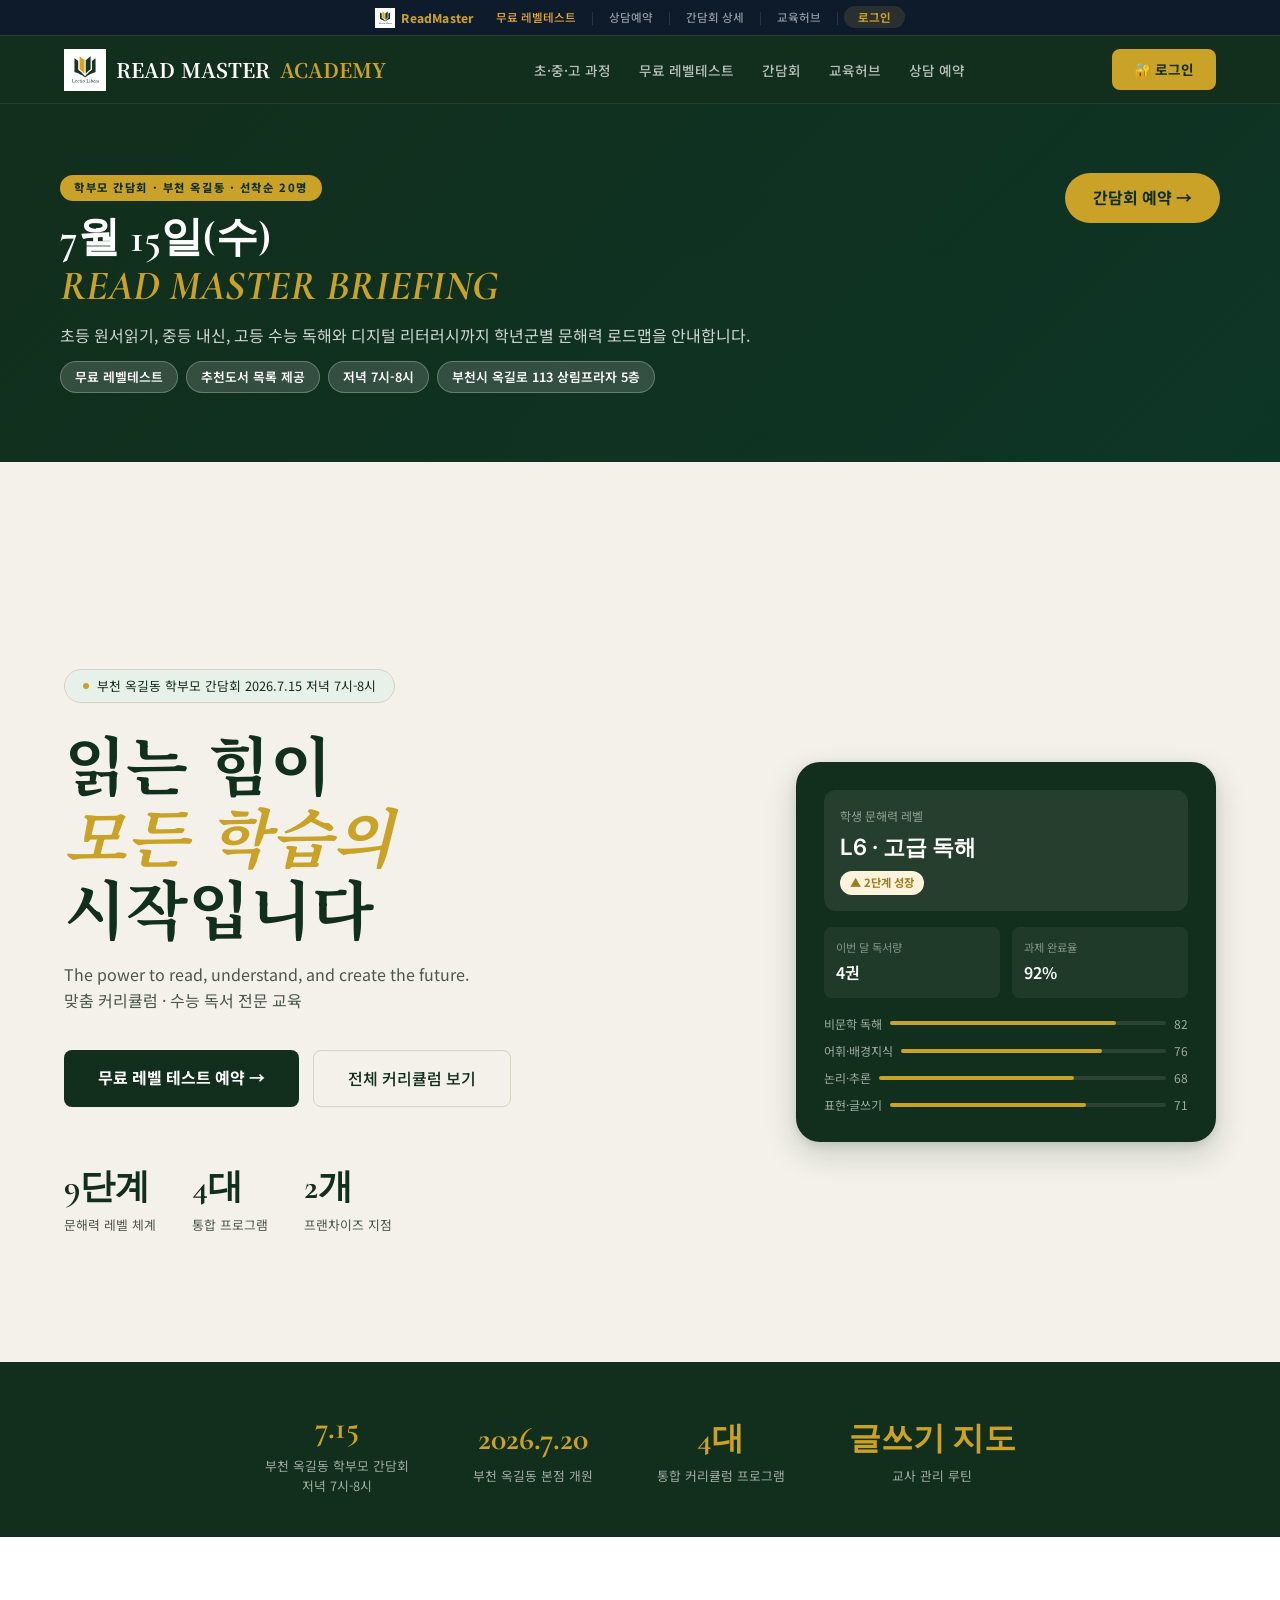
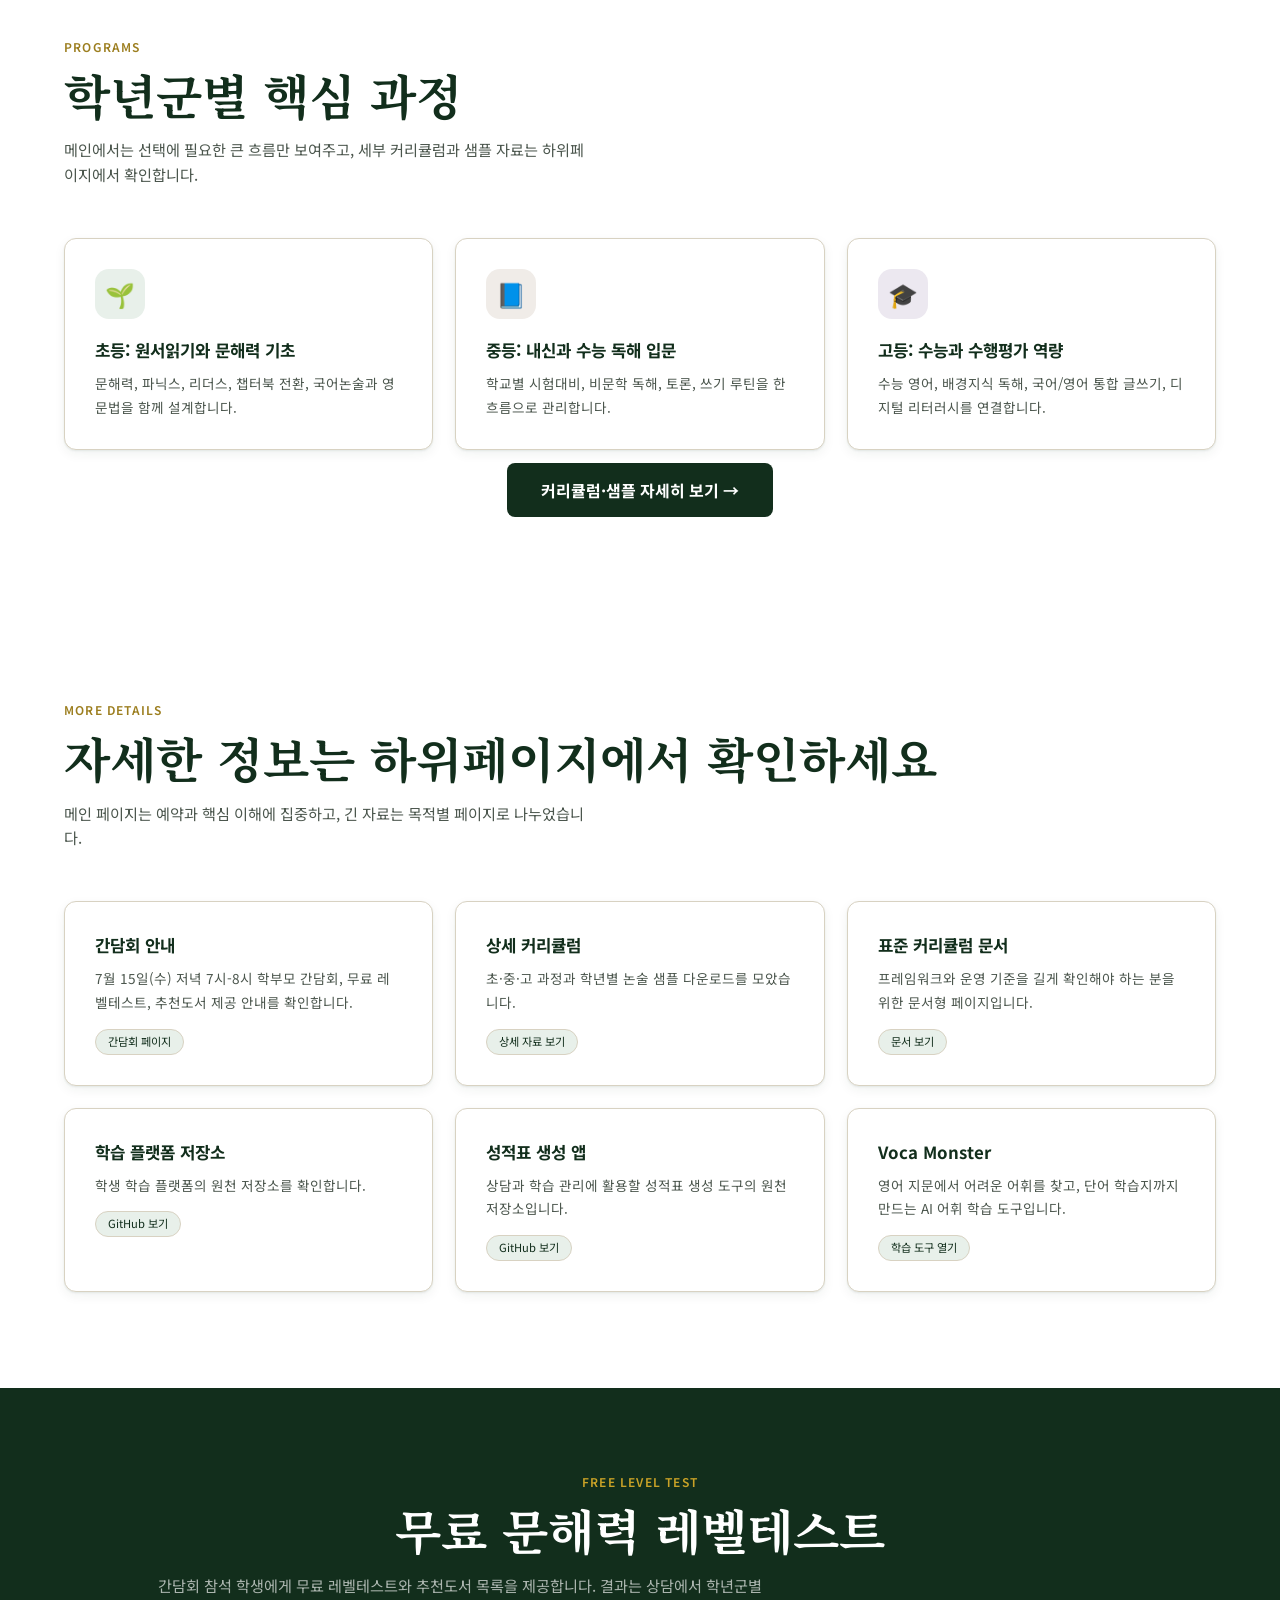
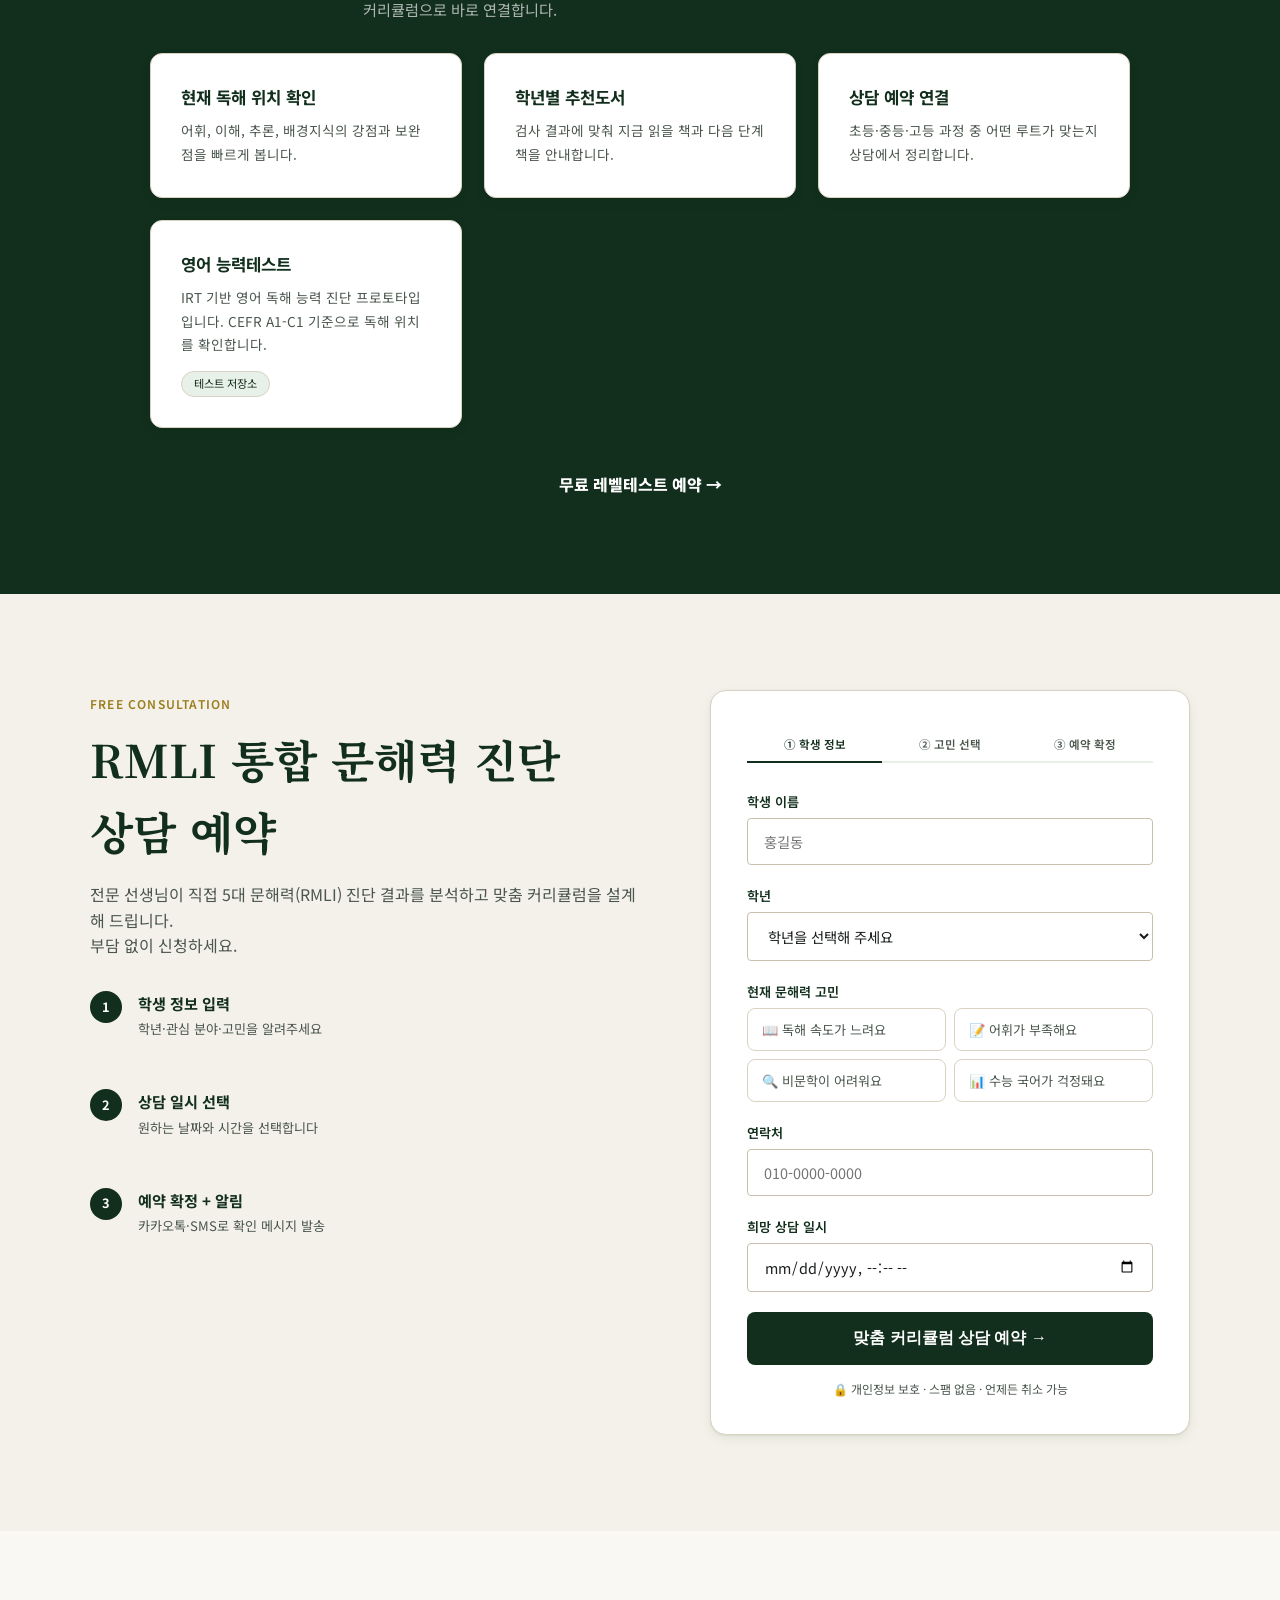
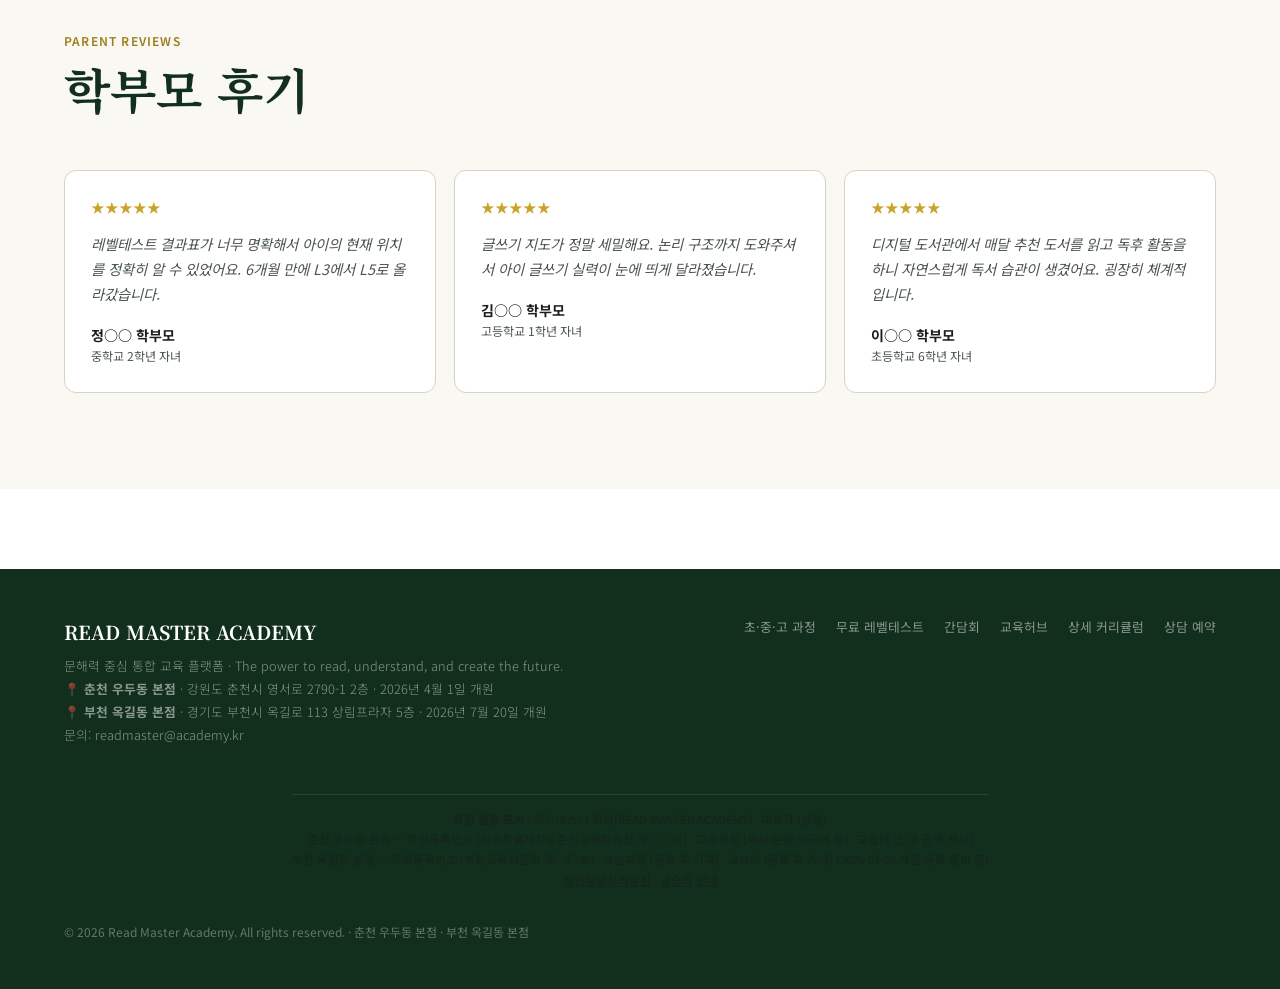
==== commit 03761ec7: "Add Okgil edu hub tab (index.html)" ====
--- a/index.html
+++ b/index.html
@@ -245,6 +245,8 @@
     <span class="eco-sep">|</span>
     <a href="briefing.html">간담회 상세</a>
     <span class="eco-sep">|</span>
+    <a href="okgil.html">교육허브</a>
+    <span class="eco-sep">|</span>
     <a href="#" onclick="rmAuth.showModal();return false;" style="background:rgba(201,169,77,0.15);color:#C9A227;border-radius:100px;padding:3px 14px;font-weight:700">로그인</a>
   </span>
   <!-- Logged-in state (hidden by default) -->
@@ -300,6 +302,7 @@
     <li><a href="#level-test">무료 레벨테스트</a></li>
     <li id="academyNavItem" hidden><a href="#academy-os">Academy OS</a></li>
     <li><a href="briefing.html">간담회</a></li>
+    <li><a href="okgil.html">교육허브</a></li>
     <li><a href="#booking">상담 예약</a></li>
   </ul>
   <button class="nav-hamburger" aria-label="메뉴">
@@ -470,6 +473,7 @@
         <a class="pill" href="https://readmaster-franchise.vercel.app/rmli-test-v2" target="_blank" rel="noopener">문해력 테스트</a>
         <a class="pill" href="https://readmaster-franchise.vercel.app/curriculum" target="_blank" rel="noopener">커리큘럼</a>
         <a class="pill" href="https://readmaster-franchise.vercel.app/parent" target="_blank" rel="noopener">학부모 포털</a>
+        <a class="pill" href="https://knot-ebon.vercel.app/" target="_blank" rel="noopener">학습 노트</a>
       </div>
       <a class="hub-primary" href="https://readmaster-franchise.vercel.app/book" target="_blank" rel="noopener">상담 예약으로 이동</a>
     </article>
@@ -497,6 +501,7 @@
         <a class="pill" href="https://readmaster-franchise.vercel.app/setup-admin" target="_blank" rel="noopener">초기 설정</a>
         <a class="pill pill-gold" href="https://github.com/Reasonofmoon/readmaster-hq.git" target="_blank" rel="noopener">GitHub</a>
         <a class="pill" href="https://github.com/Reasonofmoon/readmaster-study-platform.git" target="_blank" rel="noopener">학습 플랫폼</a>
+        <a class="pill" href="https://github.com/Reasonofmoon/knot.git" target="_blank" rel="noopener">Knot</a>
         <a class="pill" href="https://github.com/Reasonofmoon/voca-monster.git" target="_blank" rel="noopener">Voca Monster</a>
         <a class="pill" href="https://github.com/Reasonofmoon/grade-report-generator.git" target="_blank" rel="noopener">성적 리포트 생성기</a>
         <a class="pill" href="https://github.com/Reasonofmoon/academy-assessment.git" target="_blank" rel="noopener">영어 학력 진단</a>
@@ -608,6 +613,7 @@
     <a href="#programs">초·중·고 과정</a>
     <a href="#level-test">무료 레벨테스트</a>
     <a href="briefing.html">간담회</a>
+    <a href="okgil.html">교육허브</a>
     <a href="briefing-curriculum.html">상세 커리큘럼</a>
     <a href="#booking">상담 예약</a>
   </div>
@@ -667,18 +673,21 @@
     { label: '자녀현황', href: `${ACADEMY_OS_URL}/parent`, ext: true },
     { label: '리포트', href: `${ACADEMY_OS_URL}/report`, ext: true },
     { label: '상담예약', href: `${ACADEMY_OS_URL}/book`, ext: true },
+    { label: '교육허브', href: 'okgil.html' },
   ],
   teacher: [
     { label: 'MY', href: 'dashboard.html', gold: true },
     { label: '반관리', href: `${ACADEMY_OS_URL}/academy-os`, ext: true },
     { label: '글쓰기 지도', href: `${ACADEMY_OS_URL}/workbook`, ext: true },
     { label: '학생관리', href: `${ACADEMY_OS_URL}/student-register`, ext: true },
+    { label: '교육허브', href: 'okgil.html' },
   ],
   director: [
     { label: 'MY', href: 'dashboard.html', gold: true },
     { label: '운영대시보드', href: `${ACADEMY_OS_URL}/academy-os`, ext: true },
     { label: '상담예약', href: `${ACADEMY_OS_URL}/book`, ext: true },
     { label: '수납', href: `${ACADEMY_OS_URL}/payment`, ext: true },
+    { label: '교육허브', href: 'okgil.html' },
   ],
   franchise_admin: [
     { label: 'MY', href: 'dashboard.html', gold: true },
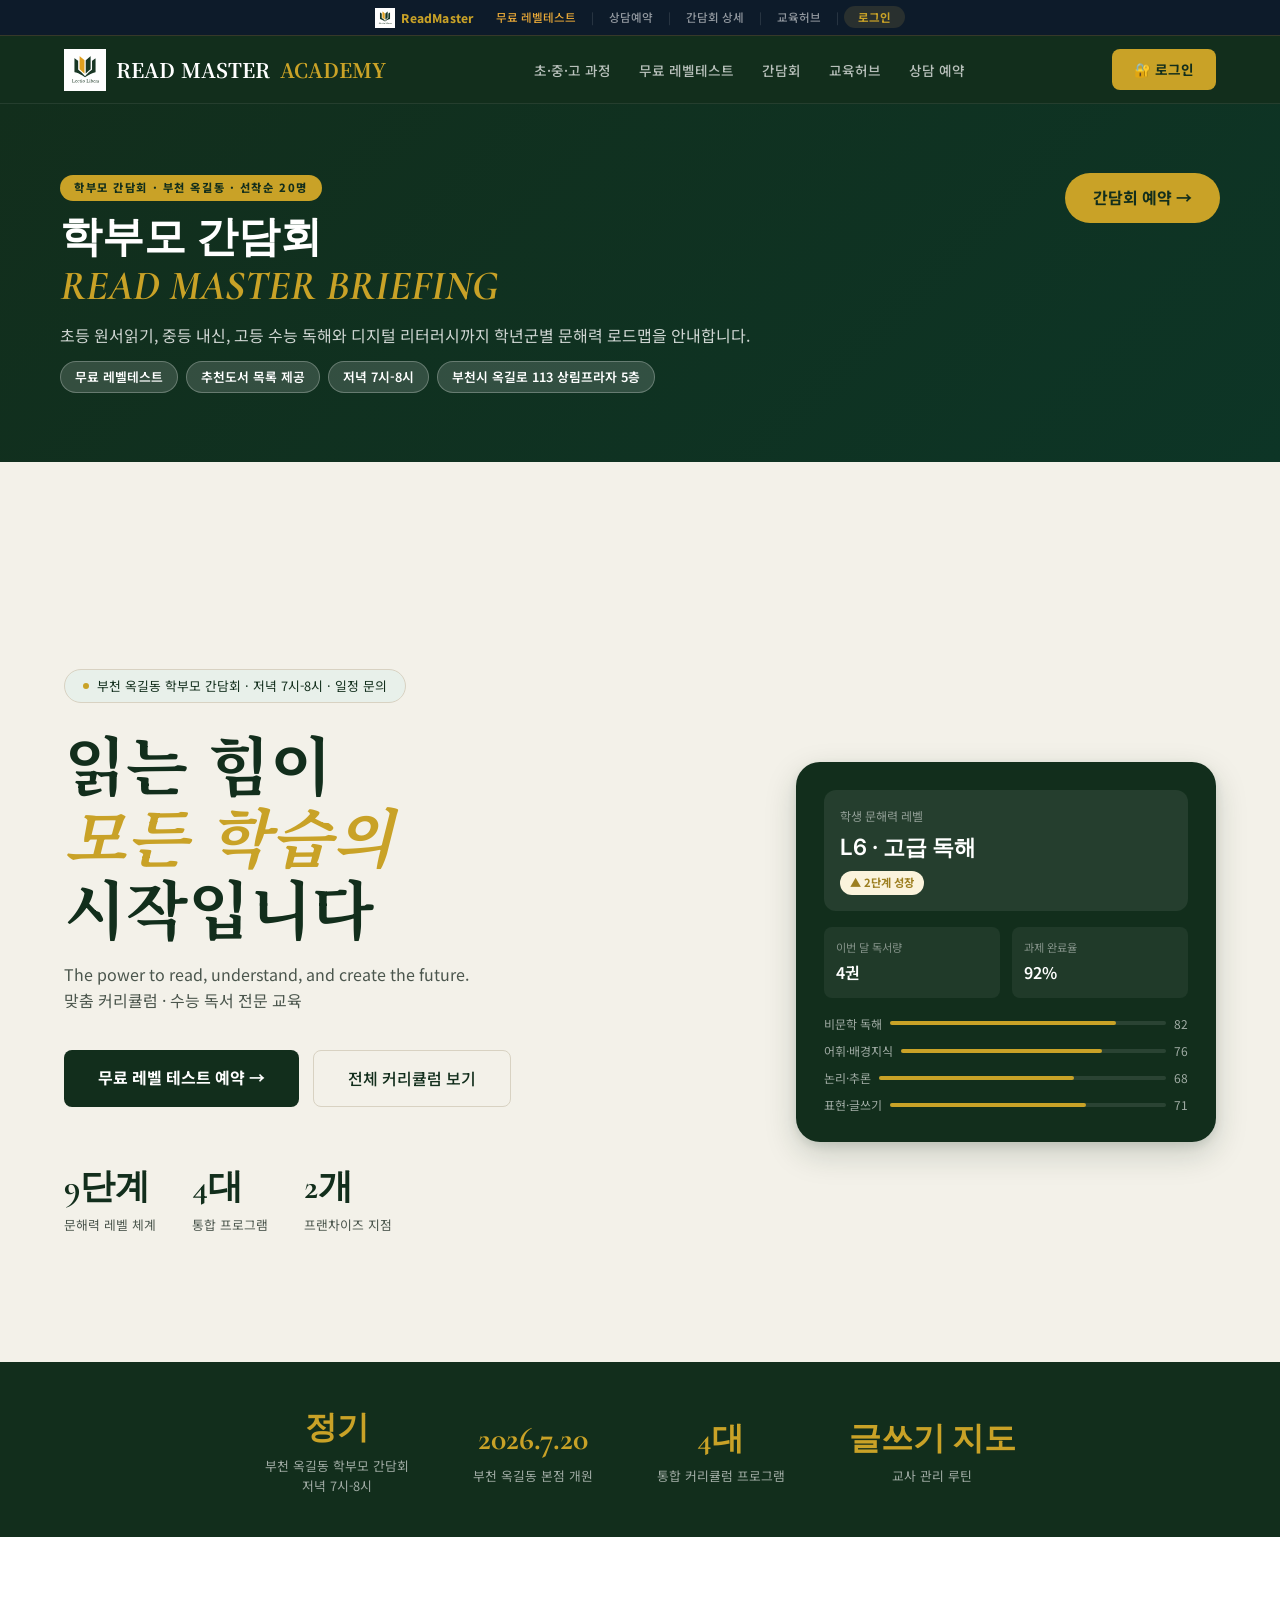
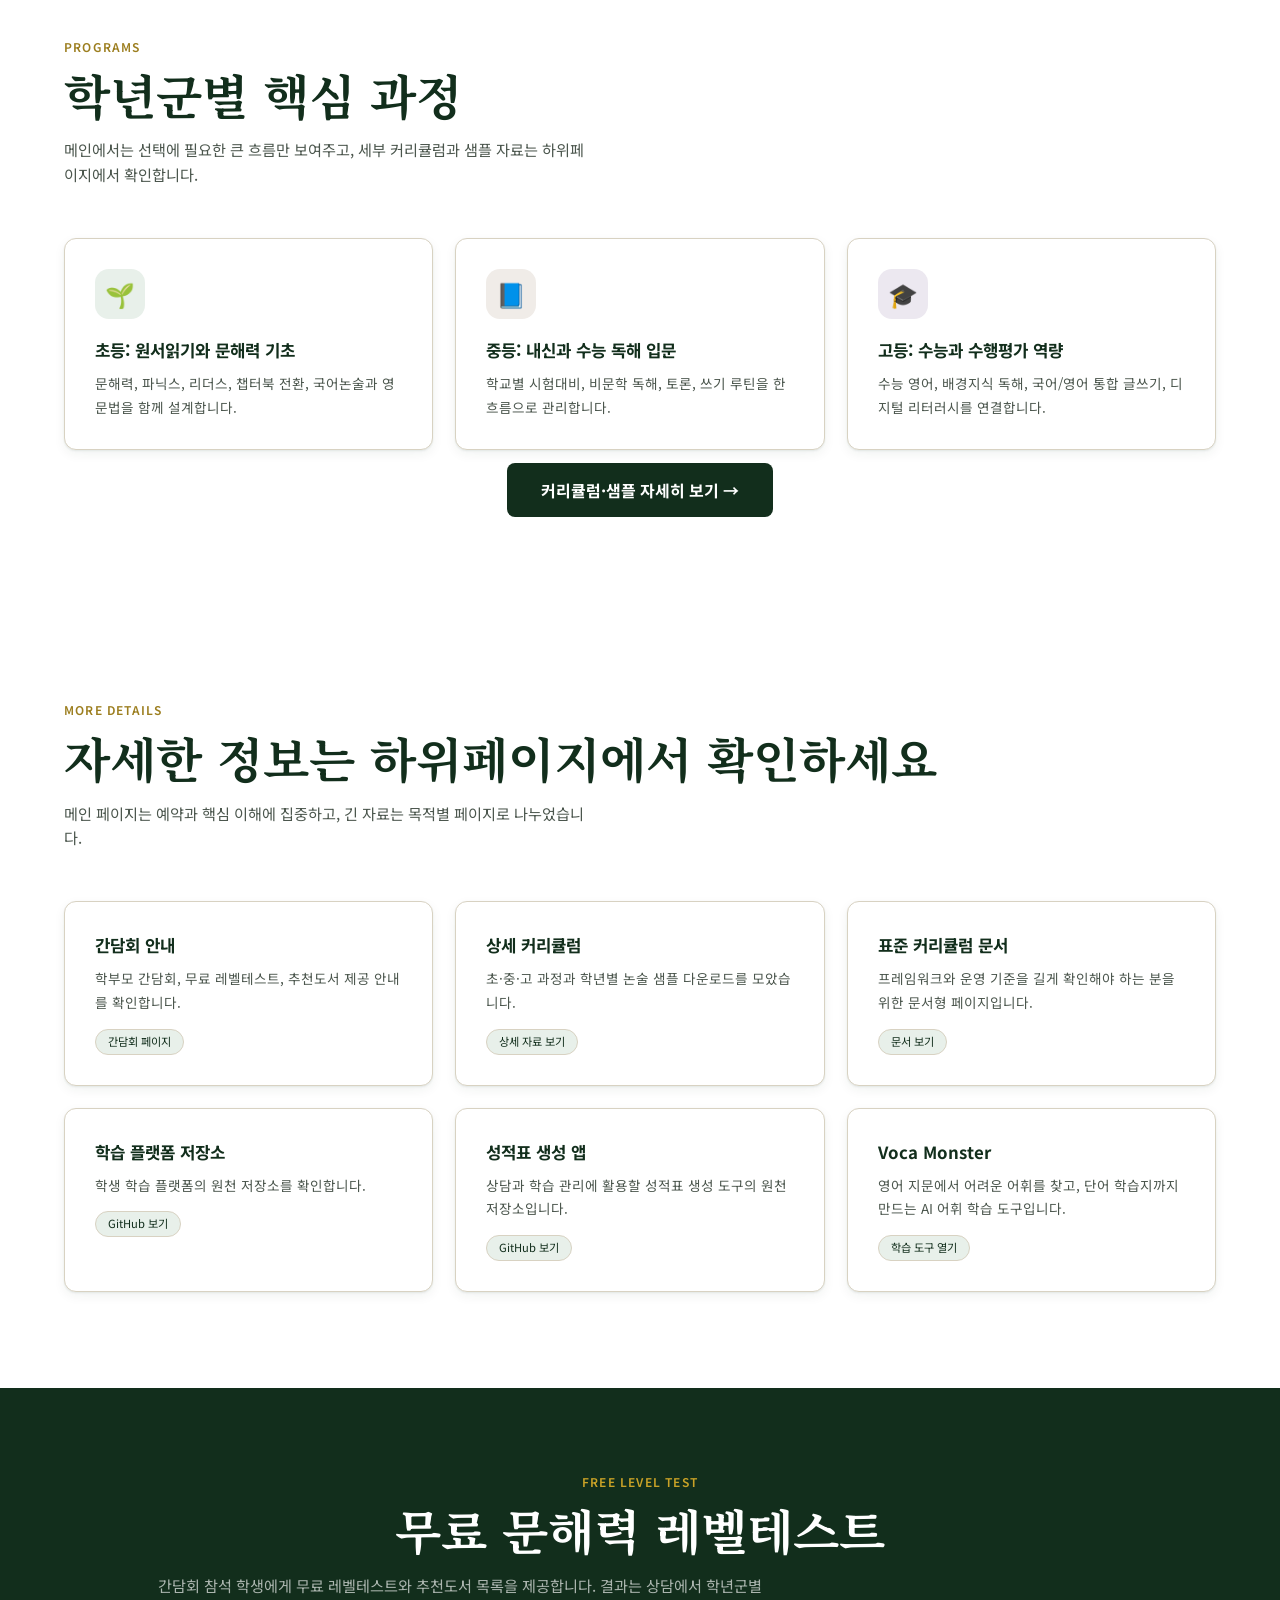
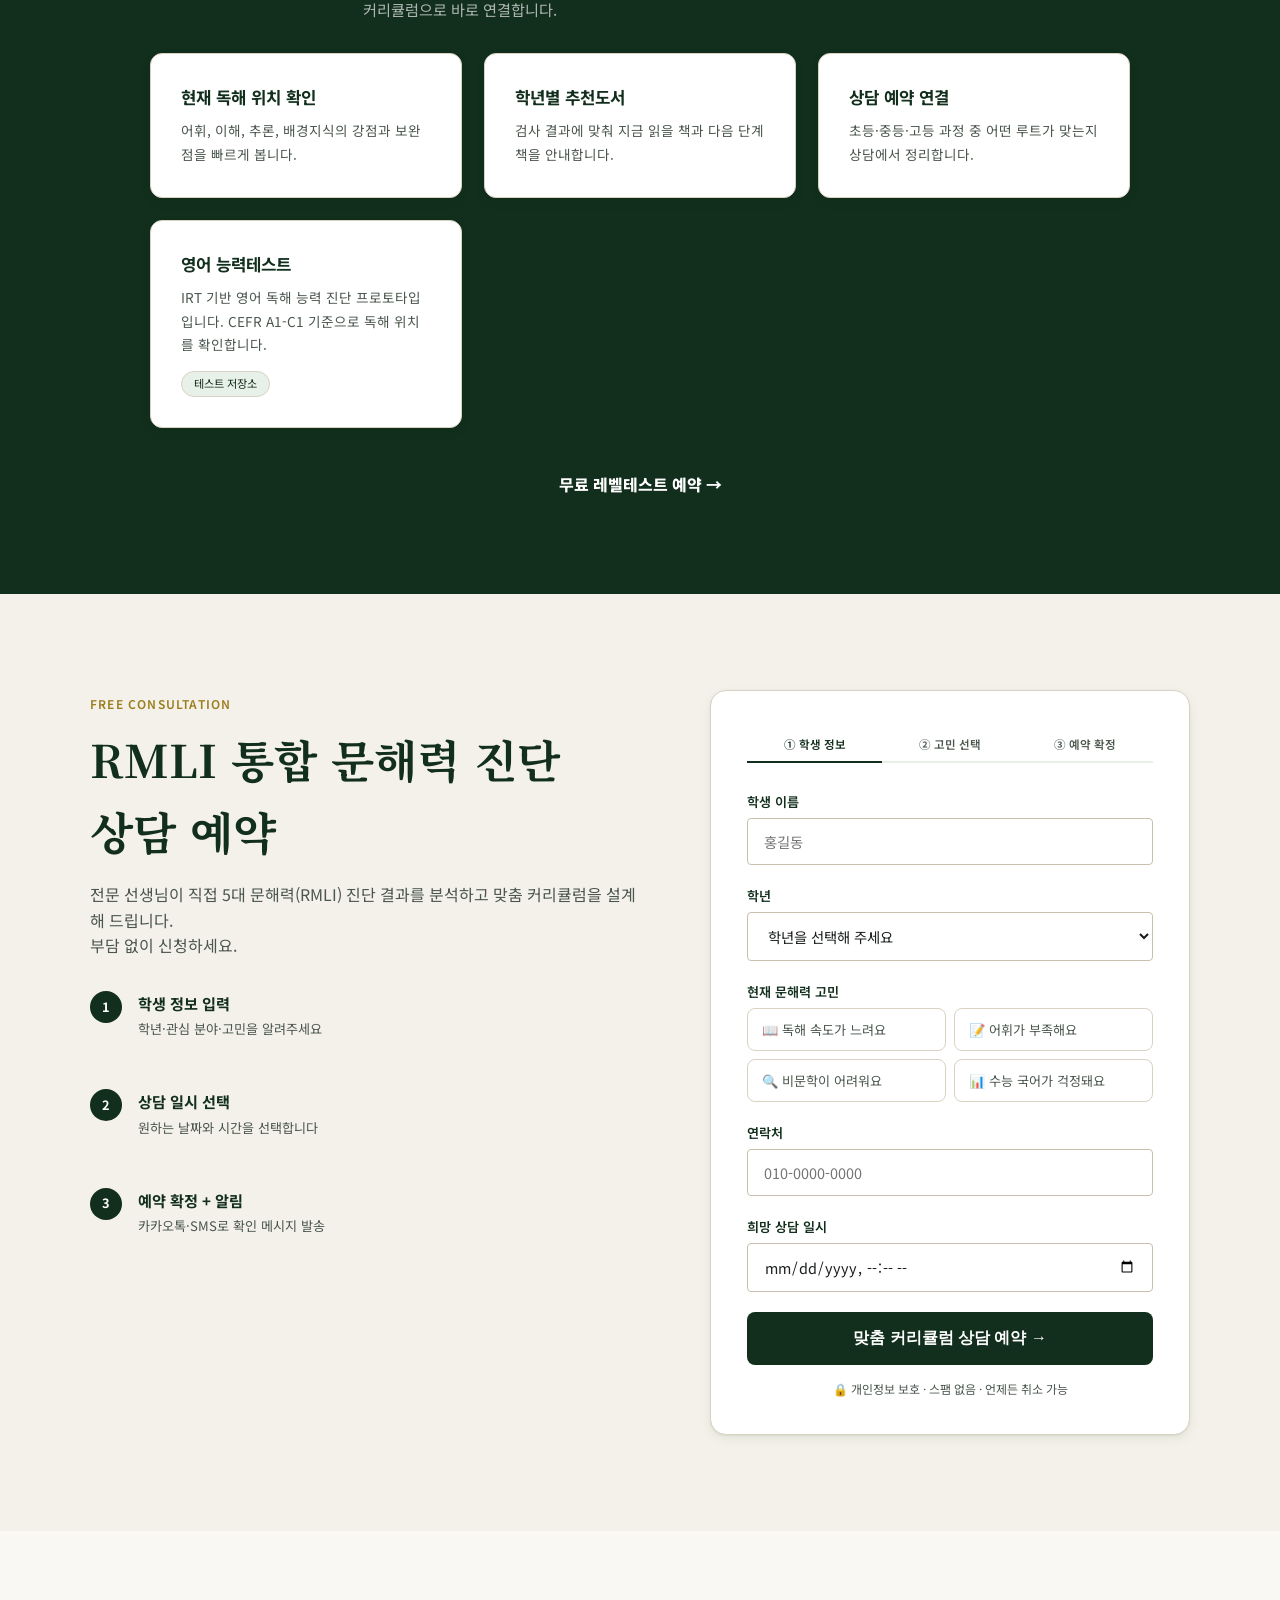
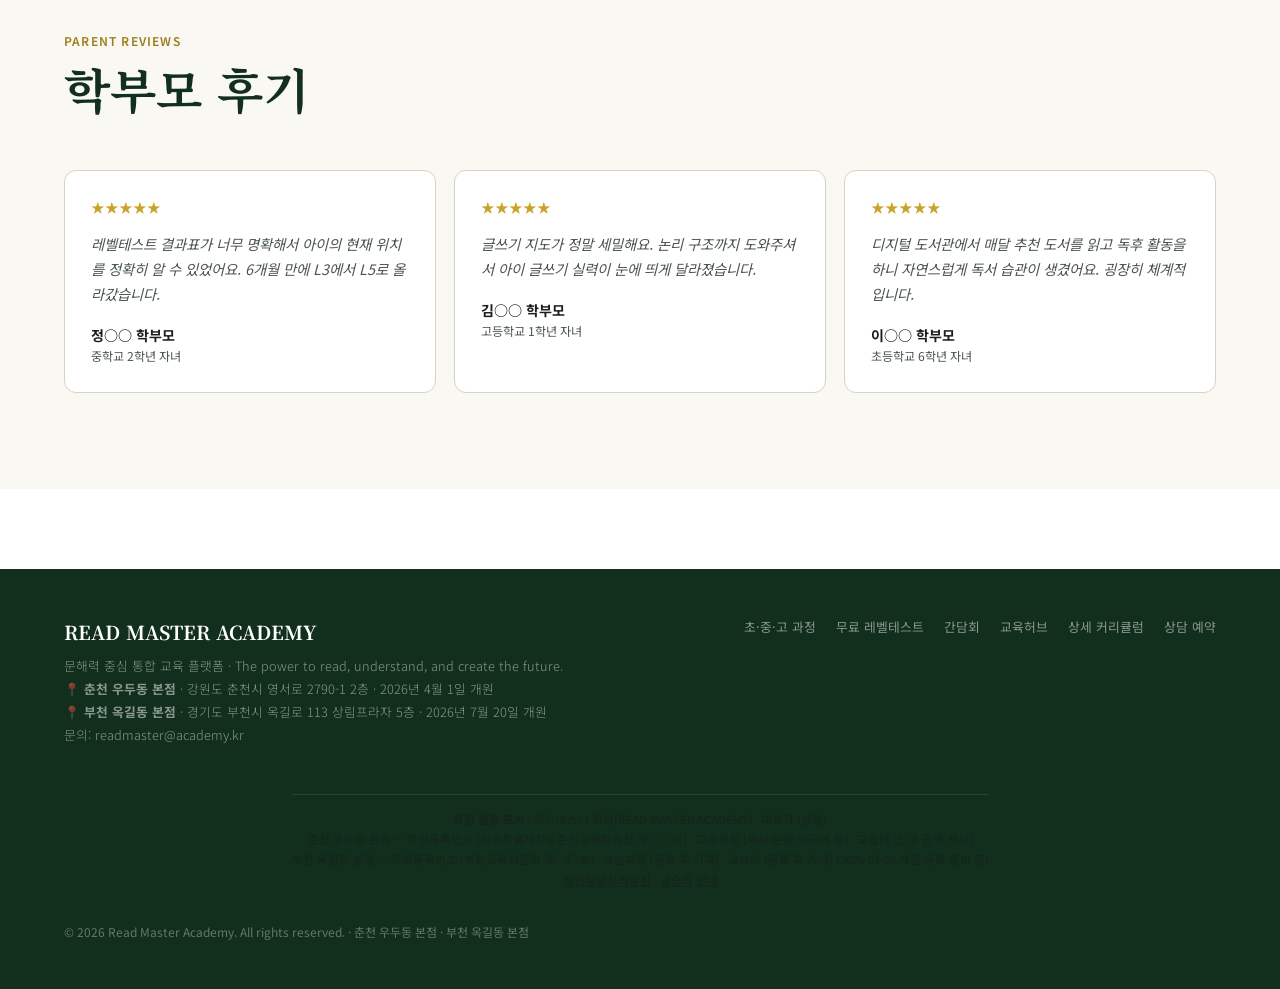
==== commit b9833331: "지난 간담회 날짜(7/15) 제거 — 일정 중립 문구로 교체" ====
--- a/index.html
+++ b/index.html
@@ -325,7 +325,7 @@
       <div class="sl-body">
         <div class="sl-left">
           <span class="sl-label sl-1-label">학부모 간담회 · 부천 옥길동 · 선착순 20명</span>
-          <div class="sl-heading">7월 15일(수)<br/><em style="font-style:italic;color:var(--gold)">READ MASTER BRIEFING</em></div>
+          <div class="sl-heading">학부모 간담회<br/><em style="font-style:italic;color:var(--gold)">READ MASTER BRIEFING</em></div>
           <p class="sl-sub">초등 원서읽기, 중등 내신, 고등 수능 독해와 디지털 리터러시까지 학년군별 문해력 로드맵을 안내합니다.</p>
           <div class="sl-chips">
             <span class="sl-chip sl-chip-green">무료 레벨테스트</span>
@@ -347,7 +347,7 @@
 <section id="hero">
   <div class="hero-inner">
     <div>
-      <div class="hero-badge"><span class="dot"></span>부천 옥길동 학부모 간담회 2026.7.15 저녁 7시-8시</div>
+      <div class="hero-badge"><span class="dot"></span>부천 옥길동 학부모 간담회 · 저녁 7시-8시 · 일정 문의</div>
       <h1 class="hero-title">읽는 힘이<br/><em>모든 학습의</em><br/>시작입니다</h1>
       <p class="hero-sub">The power to read, understand, and create the future.<br/>맞춤 커리큘럼 · 수능 독서 전문 교육</p>
       <div class="hero-btns">
@@ -381,7 +381,7 @@
 </section>
 
 <div id="trust">
-  <div class="trust-item"><div class="trust-num">7.15</div><div class="trust-lbl">부천 옥길동 학부모 간담회<br>저녁 7시-8시</div></div>
+  <div class="trust-item"><div class="trust-num">정기</div><div class="trust-lbl">부천 옥길동 학부모 간담회<br>저녁 7시-8시</div></div>
   <div class="trust-item"><div class="trust-num">2026.7.20</div><div class="trust-lbl">부천 옥길동 본점 개원</div></div>
   <div class="trust-item"><div class="trust-num">4대</div><div class="trust-lbl">통합 커리큘럼 프로그램</div></div>
   <div class="trust-item"><div class="trust-num">글쓰기 지도</div><div class="trust-lbl">교사 관리 루틴</div></div>
@@ -423,7 +423,7 @@
   <div class="mod-grid">
     <article class="mod-card reveal">
       <div class="mod-title">간담회 안내</div>
-      <div class="mod-desc">7월 15일(수) 저녁 7시-8시 학부모 간담회, 무료 레벨테스트, 추천도서 제공 안내를 확인합니다.</div>
+      <div class="mod-desc">학부모 간담회, 무료 레벨테스트, 추천도서 제공 안내를 확인합니다.</div>
       <div class="mod-pills"><a class="pill" href="briefing.html">간담회 페이지</a></div>
     </article>
     <article class="mod-card reveal">
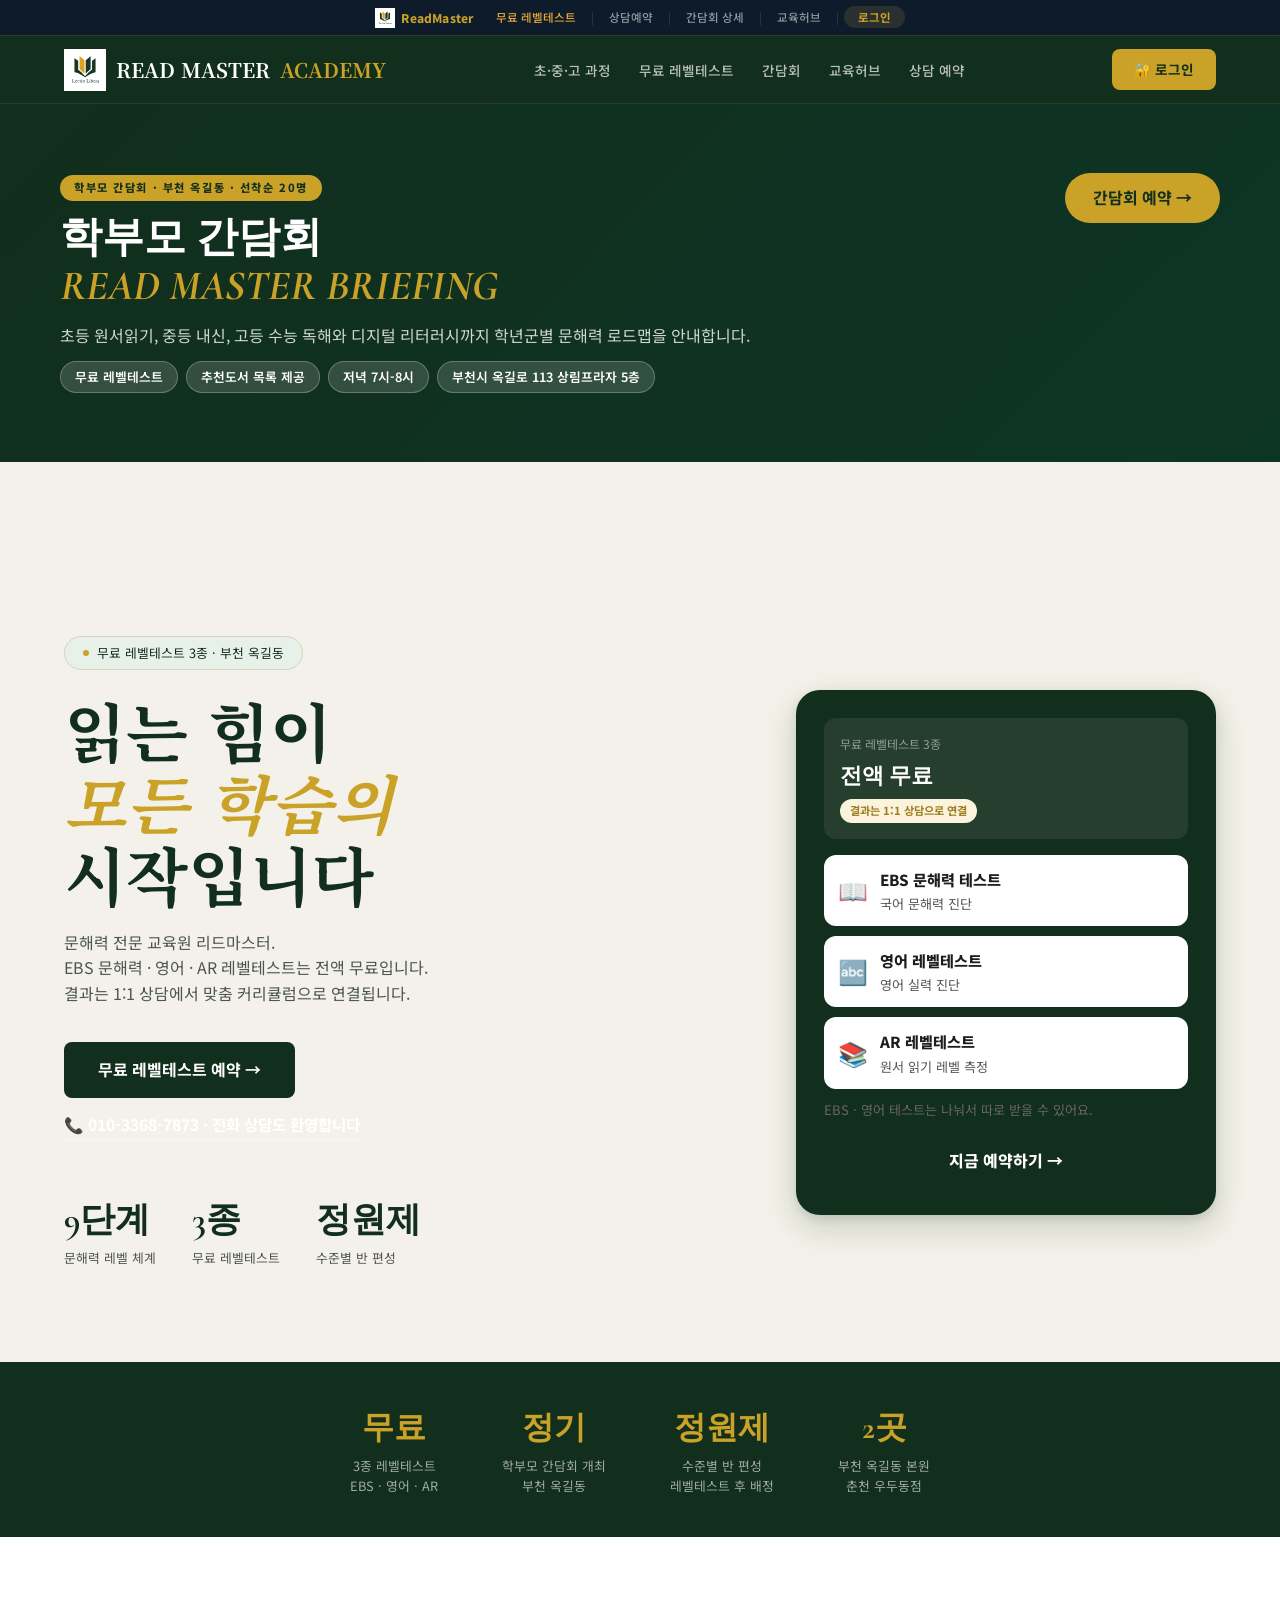
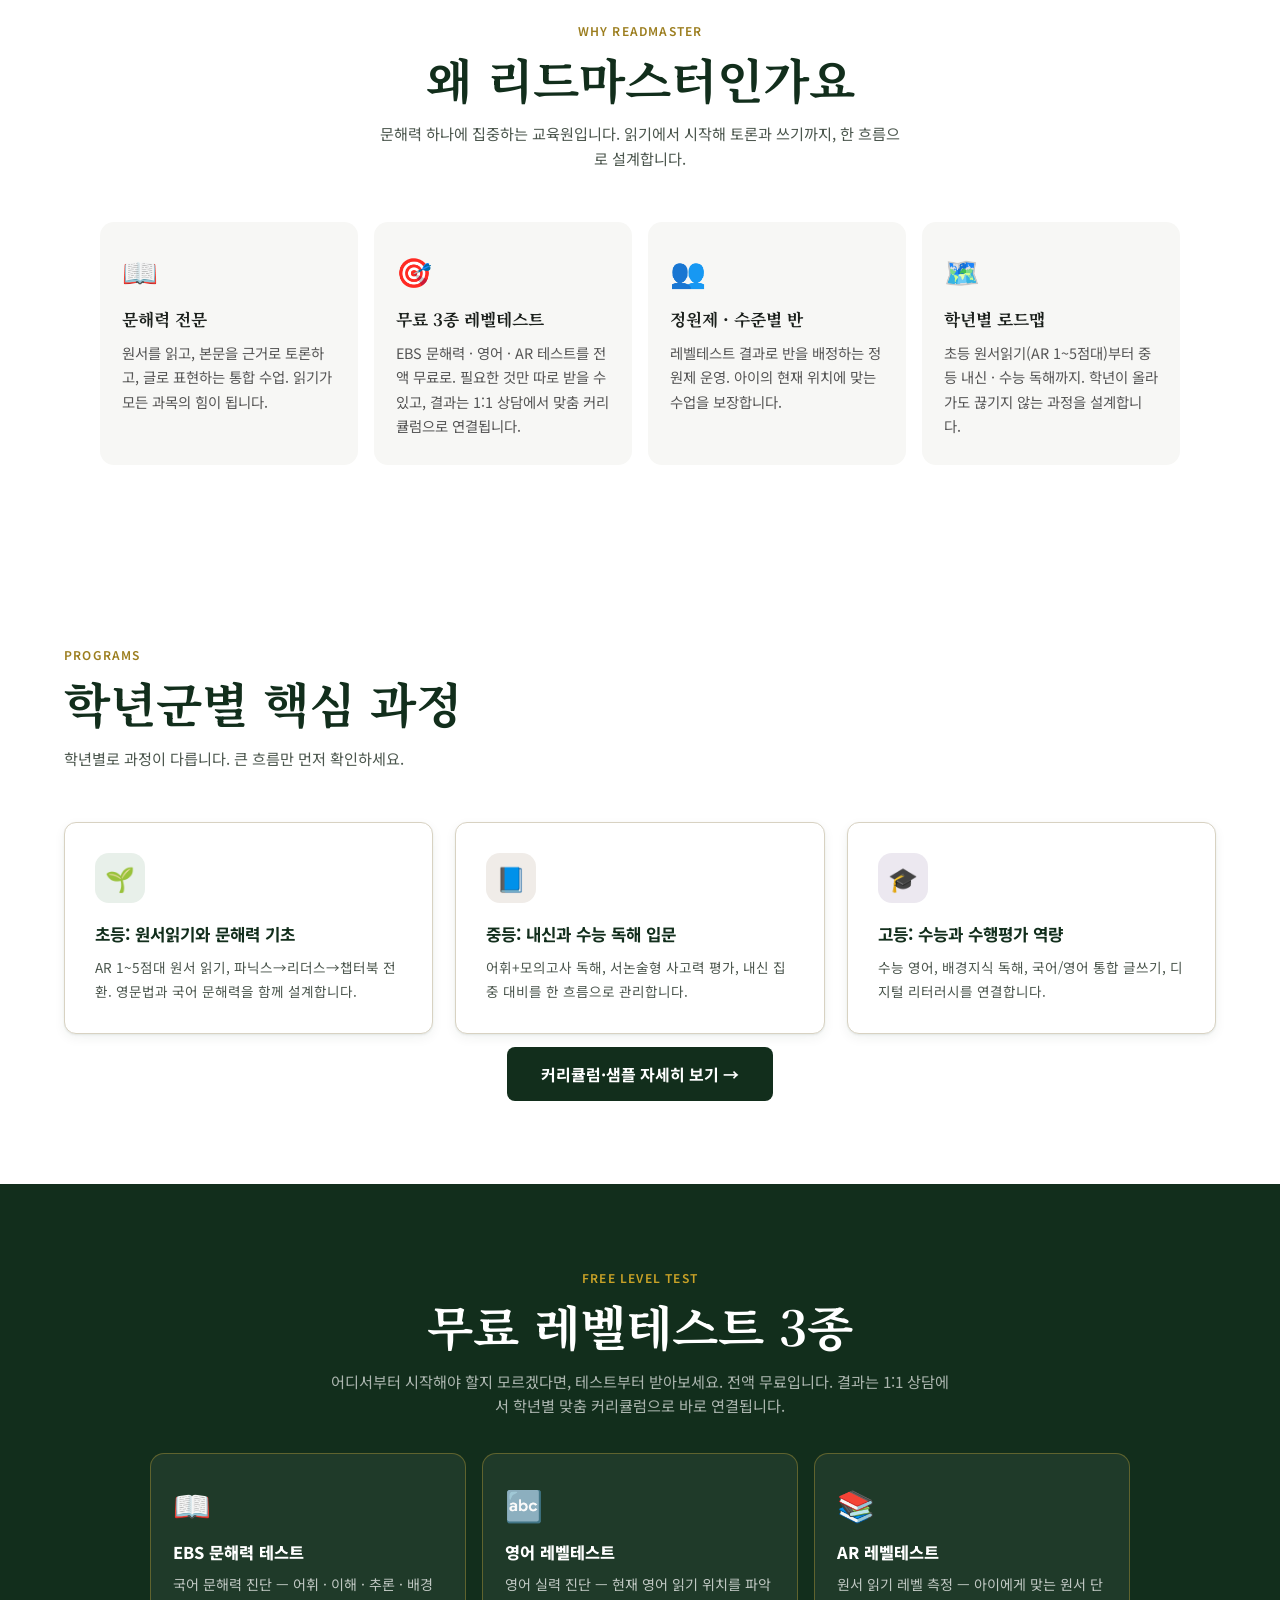
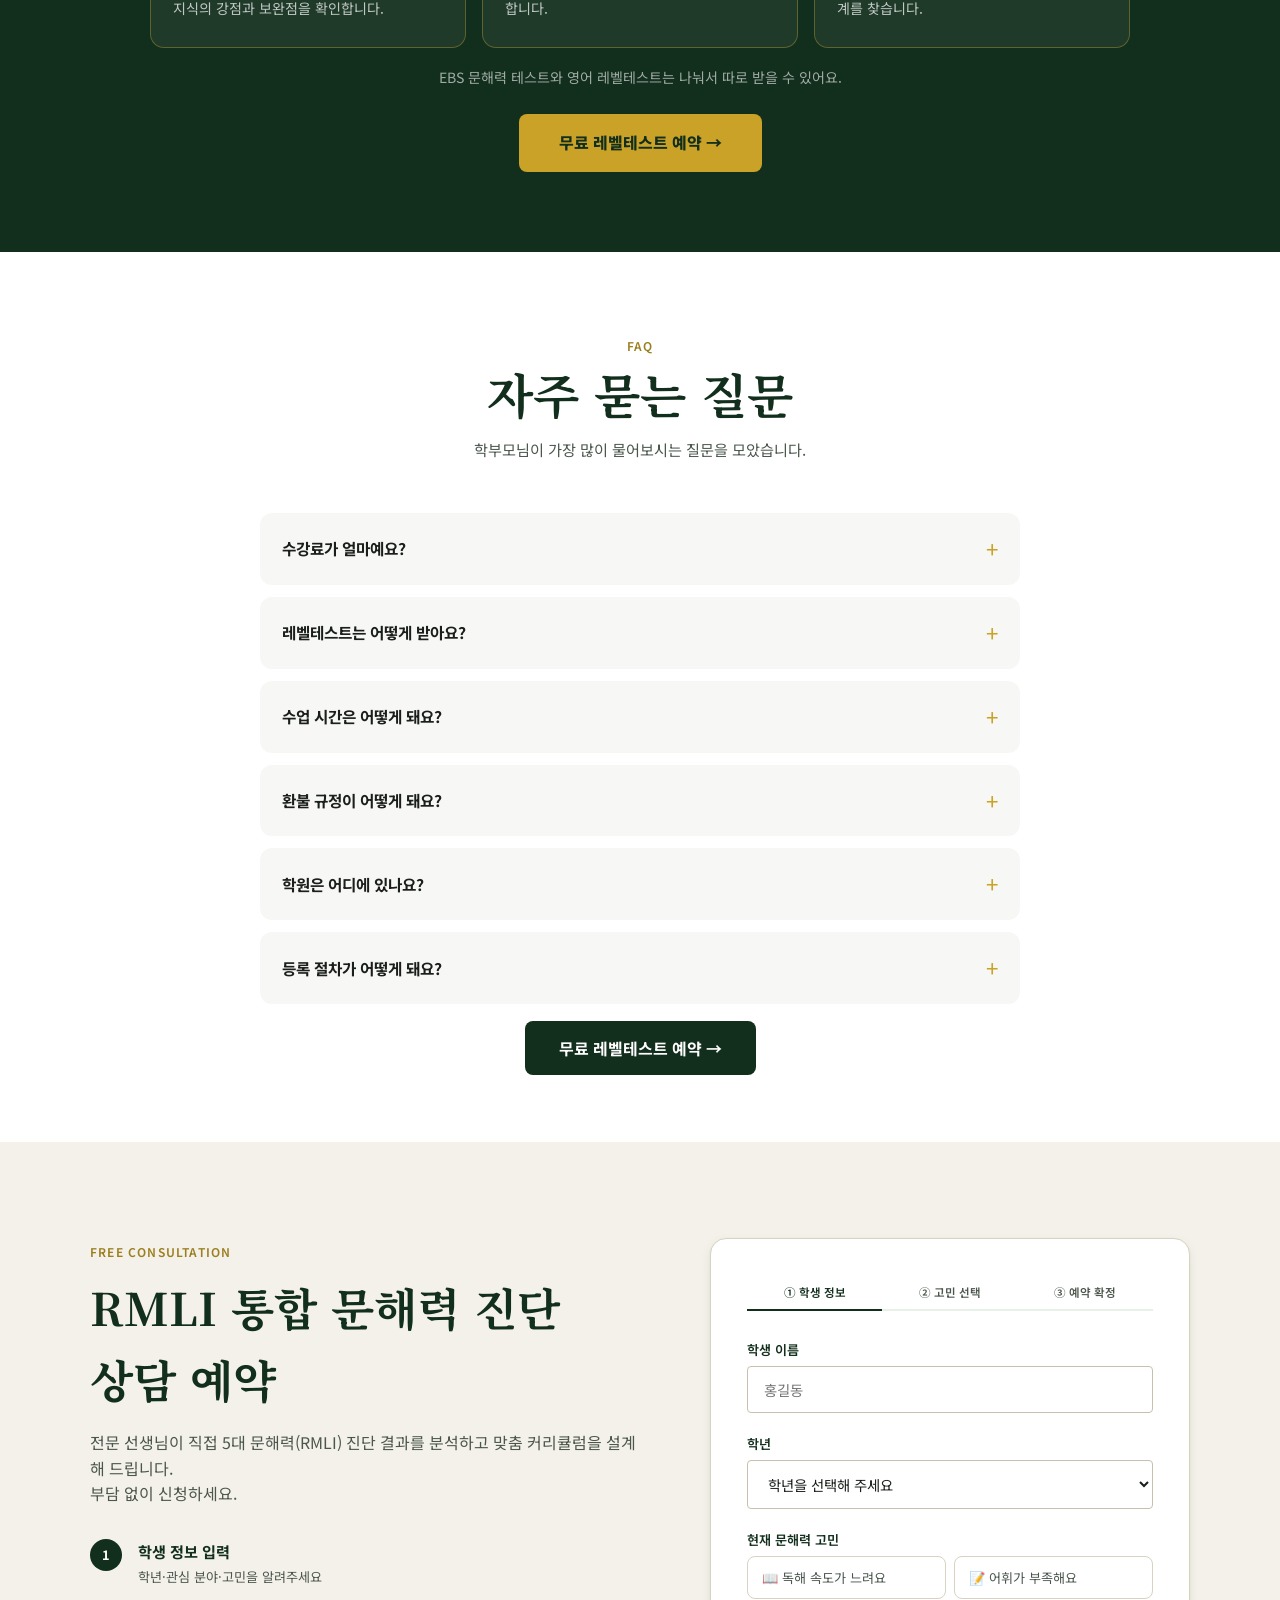
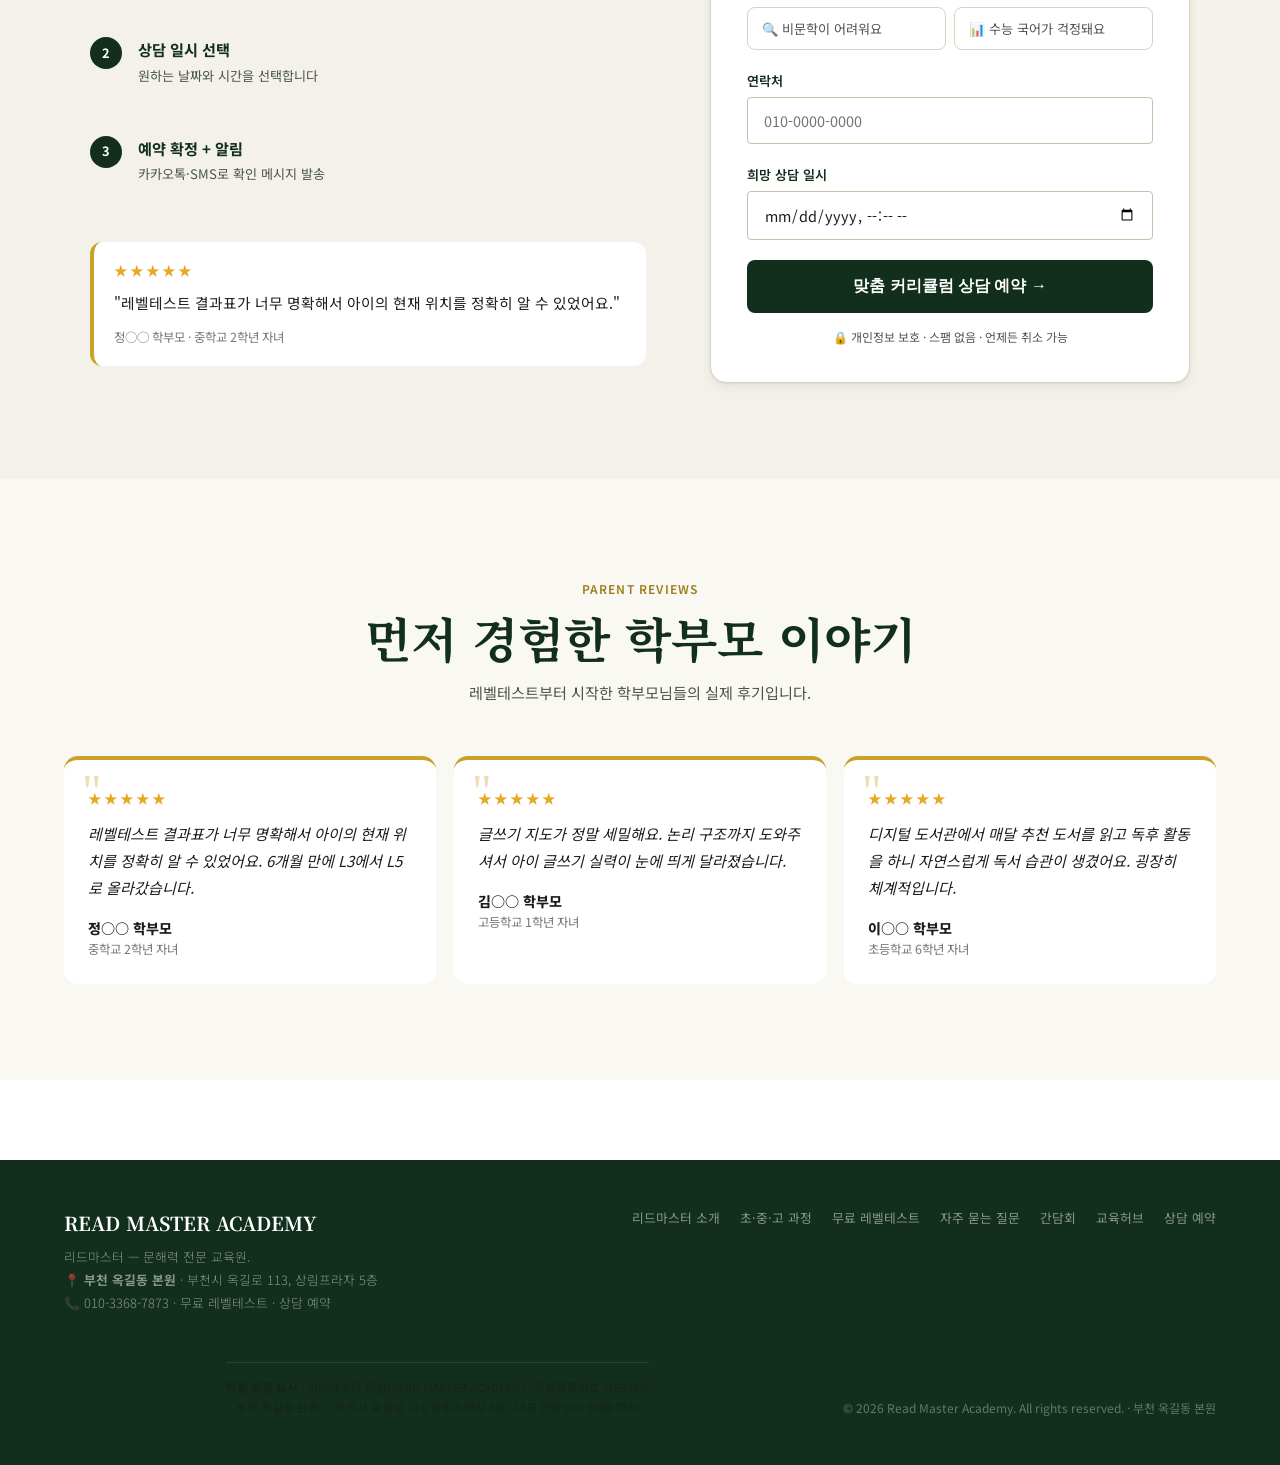
==== commit 61b93f52: "Redesign landing for parent conversion (redesign/professional) - Hero: single CTA (free level test b" ====
--- a/index.html
+++ b/index.html
@@ -3,7 +3,7 @@
 <head>
 <meta charset="UTF-8"/><meta name="viewport" content="width=device-width,initial-scale=1.0"/>
 <title>READ MASTER ACADEMY — 문해력 전문 교육원 · 부천 옥길동 본원 · 춘천 우두동점</title>
-<meta name="description" content="읽는 힘이 모든 학습의 시작입니다. LMS · 디지털 도서관 · 상담 예약."/>
+<meta name="description" content="문해력 전문 교육원 리드마스터. EBS 문해력·영어·AR 무료 레벨테스트 3종, 정원제 수준별 수업. 부천 옥길동 본원 상담 예약."/>
 <link rel="manifest" href="manifest.json"/>
 <meta name="theme-color" content="#122E1C"/>
 <link rel="preconnect" href="https://fonts.googleapis.com"/>
@@ -229,6 +229,74 @@
 .auth-phone-form input{margin-bottom:0;font-size:.88rem;padding:12px 14px}
 .auth-phone-form .btn-submit{padding:12px;font-size:.88rem}
 
+/* ===== Professional redesign additions ===== */
+section{scroll-margin-top:70px}
+/* hero */
+.hero-phone{display:inline-block;margin:14px 0 0;color:#fff;font-weight:700;font-size:.98rem;text-decoration:none;border-bottom:1px solid rgba(255,255,255,.4);padding-bottom:2px}
+.hero-phone:hover{color:var(--gold)}
+.hc-tests{display:flex;flex-direction:column;gap:10px;margin-bottom:10px}
+.hc-test{display:flex;align-items:center;gap:12px;background:#fff;border:1px solid var(--border-soft);border-radius:12px;padding:12px 14px}
+.hc-test-ic{font-size:1.5rem}
+.hc-test-t{font-weight:800;color:var(--ink);font-size:.95rem}
+.hc-test-d{font-size:.82rem;color:#555;margin-top:2px}
+.hc-note{font-size:.82rem;color:#666;margin:0 0 14px}
+.hc-cta{display:block;text-align:center;background:var(--g);color:#fff;font-weight:800;border-radius:12px;padding:14px;text-decoration:none;font-size:1rem}
+.hc-cta:hover{background:#0e2316}
+/* why */
+#why{padding:80px 5vw;background:#fff}
+.sec-head.center{text-align:center}
+.sec-head.center .sec-desc{margin:0 auto}
+.why-grid{display:grid;grid-template-columns:repeat(4,1fr);gap:16px;max-width:1080px;margin:0 auto}
+.why-card{background:var(--bg-soft,#f7f7f5);border:1px solid var(--border-soft);border-radius:14px;padding:26px 22px}
+.why-card h3{font-size:1.05rem;margin:12px 0 8px;color:var(--ink)}
+.why-card p{font-size:.9rem;color:#555;line-height:1.7;margin:0}
+.why-icon{font-size:1.8rem}
+/* level-test 3 cards */
+#level-test .btn-g{background:var(--gold);color:#122E1C}
+#level-test .btn-g:hover{filter:brightness(1.08)}
+.lt-grid{display:grid;grid-template-columns:repeat(3,1fr);gap:16px;margin-bottom:18px;text-align:left}
+.lt-card{background:rgba(255,255,255,.06);border:1px solid rgba(212,175,55,.35);border-radius:14px;padding:26px 22px}
+.lt-ic{font-size:1.9rem;margin-bottom:10px}
+.lt-title{color:#fff;font-weight:800;font-size:1.02rem;margin-bottom:8px}
+.lt-desc{color:rgba(255,255,255,.72);font-size:.88rem;line-height:1.7}
+.lt-note{color:rgba(255,255,255,.6);font-size:.88rem;margin:0 0 26px}
+/* testimonials */
+.testi-card{position:relative;background:#fff;border:1px solid var(--border-soft);border-radius:14px;padding:28px 24px 24px;border-top:4px solid var(--gold)}
+.testi-card::before{content:'"';position:absolute;top:8px;left:18px;font-family:Georgia,serif;font-size:3rem;color:var(--gold);opacity:.35;line-height:1}
+.testi-card p{font-size:.94rem;line-height:1.8;color:var(--ink);margin:0 0 16px}
+.testi-author{display:flex;align-items:center;gap:10px}
+.testi-avatar{width:42px;height:42px;border-radius:50%;background:var(--g);color:#fff;font-weight:800;display:flex;align-items:center;justify-content:center;font-size:.85rem}
+.testi-name{font-weight:800;font-size:.88rem;color:var(--ink)}
+.testi-role{font-size:.78rem;color:#777}
+.testi-stars{color:#E8A820;font-size:.85rem;letter-spacing:2px;margin-bottom:10px}
+/* faq */
+#faq{padding:80px 5vw;background:#fff}
+.faq-list{max-width:760px;margin:0 auto;display:flex;flex-direction:column;gap:12px}
+.faq-item{background:var(--bg-soft,#f7f7f5);border:1px solid var(--border-soft);border-radius:12px;overflow:hidden}
+.faq-item summary{cursor:pointer;padding:18px 22px;font-weight:700;font-size:.98rem;color:var(--ink);list-style:none;display:flex;justify-content:space-between;align-items:center;gap:12px}
+.faq-item summary::-webkit-details-marker{display:none}
+.faq-item summary::after{content:'+';font-size:1.4rem;color:var(--gold);font-weight:400;flex-shrink:0}
+.faq-item[open] summary::after{content:'−'}
+.faq-a{padding:0 22px 20px;font-size:.9rem;line-height:1.8;color:#555}
+/* booking mini quote */
+.bk-quote{margin-top:26px;background:#fff;border:1px solid var(--border-soft);border-left:4px solid var(--gold);border-radius:12px;padding:18px 20px;box-shadow:var(--shadow)}
+.bk-quote-stars{color:#E8A820;font-size:.85rem;letter-spacing:2px;margin-bottom:8px}
+.bk-quote p{color:var(--ink);font-size:.92rem;line-height:1.7;margin:0 0 8px}
+.bk-quote span{color:#777;font-size:.78rem}
+/* sticky cta */
+#sticky-cta{display:none}
+@media(max-width:768px){
+  .why-grid{grid-template-columns:1fr 1fr;gap:12px}
+  .lt-grid{grid-template-columns:1fr;gap:12px}
+  #sticky-cta{display:block;position:fixed;left:0;right:0;bottom:0;z-index:300;padding:10px 14px calc(10px + env(safe-area-inset-bottom));background:rgba(255,255,255,.97);border-top:1px solid var(--border-soft);box-shadow:0 -4px 20px rgba(0,0,0,.12);transition:transform .3s ease}
+  #sticky-cta.hidden{transform:translateY(120%)}
+  #sticky-cta a{display:block;text-align:center;background:var(--g);color:#fff;font-weight:800;border-radius:12px;padding:15px;font-size:1rem;text-decoration:none}
+  body{padding-bottom:76px}
+}
+@media(max-width:480px){
+  .why-grid{grid-template-columns:1fr}
+}
+
 
 </style>
 </head>
@@ -347,62 +415,89 @@
 <section id="hero">
   <div class="hero-inner">
     <div>
-      <div class="hero-badge"><span class="dot"></span>부천 옥길동 학부모 간담회 · 저녁 7시-8시 · 일정 문의</div>
+      <div class="hero-badge"><span class="dot"></span>무료 레벨테스트 3종 · 부천 옥길동</div>
       <h1 class="hero-title">읽는 힘이<br/><em>모든 학습의</em><br/>시작입니다</h1>
-      <p class="hero-sub">The power to read, understand, and create the future.<br/>맞춤 커리큘럼 · 수능 독서 전문 교육</p>
+      <p class="hero-sub">문해력 전문 교육원 리드마스터.<br/>EBS 문해력 · 영어 · AR 레벨테스트는 전액 무료입니다.<br/>결과는 1:1 상담에서 맞춤 커리큘럼으로 연결됩니다.</p>
       <div class="hero-btns">
-        <a href="#booking" class="btn-g">무료 레벨 테스트 예약 →</a>
-        <a href="curriculum.html" class="btn-out">전체 커리큘럼 보기</a>
-      </div>
+        <a href="#booking" class="btn-g">무료 레벨테스트 예약 →</a>
+      </div>
+      <a href="tel:01033687873" class="hero-phone">📞 010-3368-7873 · 전화 상담도 환영합니다</a>
       <div class="hero-stats">
         <div class="stat"><div class="stat-num">9단계</div><div class="stat-lbl">문해력 레벨 체계</div></div>
-        <div class="stat"><div class="stat-num">4대</div><div class="stat-lbl">통합 프로그램</div></div>
-        <div class="stat"><div class="stat-num">2개</div><div class="stat-lbl">프랜차이즈 지점</div></div>
+        <div class="stat"><div class="stat-num">3종</div><div class="stat-lbl">무료 레벨테스트</div></div>
+        <div class="stat"><div class="stat-num">정원제</div><div class="stat-lbl">수준별 반 편성</div></div>
       </div>
     </div>
     <div class="hero-card">
       <div class="hc-top">
-        <div class="hc-label">학생 문해력 레벨</div>
-        <div class="hc-val">L6 · 고급 독해</div>
-        <span class="hc-badge">▲ 2단계 성장</span>
-      </div>
-      <div class="hc-row">
-        <div class="hc-mini"><div class="hc-mini-lbl">이번 달 독서량</div><div class="hc-mini-val">4권</div></div>
-        <div class="hc-mini"><div class="hc-mini-lbl">과제 완료율</div><div class="hc-mini-val">92%</div></div>
-      </div>
-      <div class="hc-progress">
-        <div class="hcp-row">비문학 독해<div class="hcp-bar"><div class="hcp-fill" style="width:82%"></div></div>82</div>
-        <div class="hcp-row">어휘·배경지식<div class="hcp-bar"><div class="hcp-fill" style="width:76%"></div></div>76</div>
-        <div class="hcp-row">논리·추론<div class="hcp-bar"><div class="hcp-fill" style="width:68%"></div></div>68</div>
-        <div class="hcp-row">표현·글쓰기<div class="hcp-bar"><div class="hcp-fill" style="width:71%"></div></div>71</div>
-      </div>
+        <div class="hc-label">무료 레벨테스트 3종</div>
+        <div class="hc-val">전액 무료</div>
+        <span class="hc-badge">결과는 1:1 상담으로 연결</span>
+      </div>
+      <div class="hc-tests">
+        <div class="hc-test"><span class="hc-test-ic">📖</span><div><div class="hc-test-t">EBS 문해력 테스트</div><div class="hc-test-d">국어 문해력 진단</div></div></div>
+        <div class="hc-test"><span class="hc-test-ic">🔤</span><div><div class="hc-test-t">영어 레벨테스트</div><div class="hc-test-d">영어 실력 진단</div></div></div>
+        <div class="hc-test"><span class="hc-test-ic">📚</span><div><div class="hc-test-t">AR 레벨테스트</div><div class="hc-test-d">원서 읽기 레벨 측정</div></div></div>
+      </div>
+      <p class="hc-note">EBS · 영어 테스트는 나눠서 따로 받을 수 있어요.</p>
+      <a href="#booking" class="hc-cta">지금 예약하기 →</a>
     </div>
   </div>
 </section>
 
 <div id="trust">
-  <div class="trust-item"><div class="trust-num">정기</div><div class="trust-lbl">부천 옥길동 학부모 간담회<br>저녁 7시-8시</div></div>
-  <div class="trust-item"><div class="trust-num">2026.7.20</div><div class="trust-lbl">부천 옥길동 본점 개원</div></div>
-  <div class="trust-item"><div class="trust-num">4대</div><div class="trust-lbl">통합 커리큘럼 프로그램</div></div>
-  <div class="trust-item"><div class="trust-num">글쓰기 지도</div><div class="trust-lbl">교사 관리 루틴</div></div>
+  <div class="trust-item"><div class="trust-num">무료</div><div class="trust-lbl">3종 레벨테스트<br/>EBS · 영어 · AR</div></div>
+  <div class="trust-item"><div class="trust-num">정기</div><div class="trust-lbl">학부모 간담회 개최<br/>부천 옥길동</div></div>
+  <div class="trust-item"><div class="trust-num">정원제</div><div class="trust-lbl">수준별 반 편성<br/>레벨테스트 후 배정</div></div>
+  <div class="trust-item"><div class="trust-num">2곳</div><div class="trust-lbl">부천 옥길동 본원<br/>춘천 우두동점</div></div>
 </div>
+
+<section id="why">
+  <div class="sec-head center reveal">
+    <span class="tag">Why ReadMaster</span>
+    <h2 class="sec-title">왜 리드마스터인가요</h2>
+    <p class="sec-desc">문해력 하나에 집중하는 교육원입니다. 읽기에서 시작해 토론과 쓰기까지, 한 흐름으로 설계합니다.</p>
+  </div>
+  <div class="why-grid">
+    <article class="why-card reveal">
+      <div class="why-icon">📖</div>
+      <h3>문해력 전문</h3>
+      <p>원서를 읽고, 본문을 근거로 토론하고, 글로 표현하는 통합 수업. 읽기가 모든 과목의 힘이 됩니다.</p>
+    </article>
+    <article class="why-card reveal">
+      <div class="why-icon">🎯</div>
+      <h3>무료 3종 레벨테스트</h3>
+      <p>EBS 문해력 · 영어 · AR 테스트를 전액 무료로. 필요한 것만 따로 받을 수 있고, 결과는 1:1 상담에서 맞춤 커리큘럼으로 연결됩니다.</p>
+    </article>
+    <article class="why-card reveal">
+      <div class="why-icon">👥</div>
+      <h3>정원제 · 수준별 반</h3>
+      <p>레벨테스트 결과로 반을 배정하는 정원제 운영. 아이의 현재 위치에 맞는 수업을 보장합니다.</p>
+    </article>
+    <article class="why-card reveal">
+      <div class="why-icon">🗺️</div>
+      <h3>학년별 로드맵</h3>
+      <p>초등 원서읽기(AR 1~5점대)부터 중등 내신 · 수능 독해까지. 학년이 올라가도 끊기지 않는 과정을 설계합니다.</p>
+    </article>
+  </div>
+</section>
 
 <section id="programs">
   <div class="sec-head reveal">
     <span class="tag">Programs</span>
     <h2 class="sec-title">학년군별 핵심 과정</h2>
-    <p class="sec-desc">메인에서는 선택에 필요한 큰 흐름만 보여주고, 세부 커리큘럼과 샘플 자료는 하위페이지에서 확인합니다.</p>
+    <p class="sec-desc">학년별로 과정이 다릅니다. 큰 흐름만 먼저 확인하세요.</p>
   </div>
   <div class="mod-grid">
     <article class="mod-card reveal">
       <div class="mod-icon" style="background:#E8F0EA">🌱</div>
       <div class="mod-title">초등: 원서읽기와 문해력 기초</div>
-      <div class="mod-desc">문해력, 파닉스, 리더스, 챕터북 전환, 국어논술과 영문법을 함께 설계합니다.</div>
+      <div class="mod-desc">AR 1~5점대 원서 읽기, 파닉스→리더스→챕터북 전환. 영문법과 국어 문해력을 함께 설계합니다.</div>
     </article>
     <article class="mod-card reveal">
       <div class="mod-icon" style="background:#f0ece8">📘</div>
       <div class="mod-title">중등: 내신과 수능 독해 입문</div>
-      <div class="mod-desc">학교별 시험대비, 비문학 독해, 토론, 쓰기 루틴을 한 흐름으로 관리합니다.</div>
+      <div class="mod-desc">어휘+모의고사 독해, 서논술형 사고력 평가, 내신 집중 대비를 한 흐름으로 관리합니다.</div>
     </article>
     <article class="mod-card reveal">
       <div class="mod-icon" style="background:#ece8f0">🎓</div>
@@ -412,45 +507,6 @@
   </div>
   <div style="text-align:center;margin-top:28px">
     <a href="briefing-curriculum.html" class="btn-g">커리큘럼·샘플 자세히 보기 →</a>
-  </div>
-</section>
-<section id="details">
-  <div class="sec-head reveal">
-    <span class="tag">More Details</span>
-    <h2 class="sec-title">자세한 정보는 하위페이지에서 확인하세요</h2>
-    <p class="sec-desc">메인 페이지는 예약과 핵심 이해에 집중하고, 긴 자료는 목적별 페이지로 나누었습니다.</p>
-  </div>
-  <div class="mod-grid">
-    <article class="mod-card reveal">
-      <div class="mod-title">간담회 안내</div>
-      <div class="mod-desc">학부모 간담회, 무료 레벨테스트, 추천도서 제공 안내를 확인합니다.</div>
-      <div class="mod-pills"><a class="pill" href="briefing.html">간담회 페이지</a></div>
-    </article>
-    <article class="mod-card reveal">
-      <div class="mod-title">상세 커리큘럼</div>
-      <div class="mod-desc">초·중·고 과정과 학년별 논술 샘플 다운로드를 모았습니다.</div>
-      <div class="mod-pills"><a class="pill" href="briefing-curriculum.html">상세 자료 보기</a></div>
-    </article>
-    <article class="mod-card reveal">
-      <div class="mod-title">표준 커리큘럼 문서</div>
-      <div class="mod-desc">프레임워크와 운영 기준을 길게 확인해야 하는 분을 위한 문서형 페이지입니다.</div>
-      <div class="mod-pills"><a class="pill" href="curriculum.html">문서 보기</a></div>
-    </article>
-    <article class="mod-card reveal">
-      <div class="mod-title">학습 플랫폼 저장소</div>
-      <div class="mod-desc">학생 학습 플랫폼의 원천 저장소를 확인합니다.</div>
-      <div class="mod-pills"><a class="pill" href="https://github.com/Reasonofmoon/readmaster-study-platform.git" target="_blank" rel="noopener">GitHub 보기</a></div>
-    </article>
-    <article class="mod-card reveal">
-      <div class="mod-title">성적표 생성 앱</div>
-      <div class="mod-desc">상담과 학습 관리에 활용할 성적표 생성 도구의 원천 저장소입니다.</div>
-      <div class="mod-pills"><a class="pill" href="https://github.com/Reasonofmoon/grade-report-generator.git" target="_blank" rel="noopener">GitHub 보기</a></div>
-    </article>
-    <article class="mod-card reveal">
-      <div class="mod-title">Voca Monster</div>
-      <div class="mod-desc">영어 지문에서 어려운 어휘를 찾고, 단어 학습지까지 만드는 AI 어휘 학습 도구입니다.</div>
-      <div class="mod-pills"><a class="pill" href="https://reasonofmoon.github.io/voca-monster" target="_blank" rel="noopener">학습 도구 열기</a></div>
-    </article>
   </div>
 </section>
 <section id="academy-os" hidden>
@@ -513,31 +569,66 @@
 </section>
 <section id="level-test" style="background:var(--g);padding:80px 5vw">
   <div style="max-width:980px;margin:0 auto;text-align:center">
-    <div class="sec-head reveal" style="margin-bottom:32px">
+    <div class="sec-head center reveal" style="margin-bottom:36px">
       <span class="tag" style="color:var(--gold)">Free Level Test</span>
-      <h2 class="sec-title" style="color:#fff">무료 문해력 레벨테스트</h2>
-      <p class="sec-desc" style="color:rgba(255,255,255,.65);max-width:620px">간담회 참석 학생에게 무료 레벨테스트와 추천도서 목록을 제공합니다. 결과는 상담에서 학년군별 커리큘럼으로 바로 연결합니다.</p>
+      <h2 class="sec-title" style="color:#fff">무료 레벨테스트 3종</h2>
+      <p class="sec-desc" style="color:rgba(255,255,255,.65);max-width:620px">어디서부터 시작해야 할지 모르겠다면, 테스트부터 받아보세요. 전액 무료입니다. 결과는 1:1 상담에서 학년별 맞춤 커리큘럼으로 바로 연결됩니다.</p>
     </div>
-    <div class="mod-grid" style="text-align:left;margin-bottom:28px">
-      <article class="mod-card reveal">
-        <div class="mod-title">현재 독해 위치 확인</div>
-        <div class="mod-desc">어휘, 이해, 추론, 배경지식의 강점과 보완점을 빠르게 봅니다.</div>
+    <div class="lt-grid">
+      <article class="lt-card reveal">
+        <div class="lt-ic">📖</div>
+        <div class="lt-title">EBS 문해력 테스트</div>
+        <div class="lt-desc">국어 문해력 진단 — 어휘 · 이해 · 추론 · 배경지식의 강점과 보완점을 확인합니다.</div>
       </article>
-      <article class="mod-card reveal">
-        <div class="mod-title">학년별 추천도서</div>
-        <div class="mod-desc">검사 결과에 맞춰 지금 읽을 책과 다음 단계 책을 안내합니다.</div>
+      <article class="lt-card reveal">
+        <div class="lt-ic">🔤</div>
+        <div class="lt-title">영어 레벨테스트</div>
+        <div class="lt-desc">영어 실력 진단 — 현재 영어 읽기 위치를 파악합니다.</div>
       </article>
-      <article class="mod-card reveal">
-        <div class="mod-title">상담 예약 연결</div>
-        <div class="mod-desc">초등·중등·고등 과정 중 어떤 루트가 맞는지 상담에서 정리합니다.</div>
-      </article>
-      <article class="mod-card reveal">
-        <div class="mod-title">영어 능력테스트</div>
-        <div class="mod-desc">IRT 기반 영어 독해 능력 진단 프로토타입입니다. CEFR A1-C1 기준으로 독해 위치를 확인합니다.</div>
-        <div class="mod-pills"><a class="pill" href="https://github.com/Reasonofmoon/IRT-READING-LEVEL-TEST.git" target="_blank" rel="noopener">테스트 저장소</a></div>
+      <article class="lt-card reveal">
+        <div class="lt-ic">📚</div>
+        <div class="lt-title">AR 레벨테스트</div>
+        <div class="lt-desc">원서 읽기 레벨 측정 — 아이에게 맞는 원서 단계를 찾습니다.</div>
       </article>
     </div>
+    <p class="lt-note reveal">EBS 문해력 테스트와 영어 레벨테스트는 나눠서 따로 받을 수 있어요.</p>
     <a href="#booking" class="btn-g" style="font-size:1rem;padding:16px 40px;display:inline-block;font-weight:800">무료 레벨테스트 예약 →</a>
+  </div>
+</section>
+<section id="faq">
+  <div class="sec-head center reveal">
+    <span class="tag">FAQ</span>
+    <h2 class="sec-title">자주 묻는 질문</h2>
+    <p class="sec-desc">학부모님이 가장 많이 물어보시는 질문을 모았습니다.</p>
+  </div>
+  <div class="faq-list">
+    <details class="faq-item reveal">
+      <summary>수강료가 얼마예요?</summary>
+      <div class="faq-a">수강료는 월 총교습시간에 따라 공시되어 있습니다. 초등 월 15.6만~39만원, 중등 월 27만~40만원, 고등 월 31만~56만원 범위예요. 아이의 과정에 맞는 정확한 금액은 상담 시 안내해 드립니다.</div>
+    </details>
+    <details class="faq-item reveal">
+      <summary>레벨테스트는 어떻게 받아요?</summary>
+      <div class="faq-a">EBS 문해력 테스트, 영어 레벨테스트, AR 레벨테스트 3종이 모두 무료입니다. EBS와 영어 테스트는 나눠서 따로 받을 수도 있어요. 결과는 1:1 상담에서 맞춤 커리큘럼과 반 배정으로 연결됩니다.</div>
+    </details>
+    <details class="faq-item reveal">
+      <summary>수업 시간은 어떻게 돼요?</summary>
+      <div class="faq-a">초등은 평일 오후, 중등은 평일 저녁과 토요일에 수업합니다. 학년별 세부 시간표는 상담 시 안내해 드립니다.</div>
+    </details>
+    <details class="faq-item reveal">
+      <summary>환불 규정이 어떻게 돼요?</summary>
+      <div class="faq-a">학원법 표준 반환기준에 따라 안내해 드립니다. 등록 시점에 정확한 기준을 다시 한번 확인해 드리니 상담 때 편하게 문의해 주세요.</div>
+    </details>
+    <details class="faq-item reveal">
+      <summary>학원은 어디에 있나요?</summary>
+      <div class="faq-a">부천 옥길동 본원은 부천시 옥길로 113, 상림프라자 5층입니다. 춘천 우두동점도 운영 중이에요. 주차와 오시는 길은 상담 시 안내해 드립니다.</div>
+    </details>
+    <details class="faq-item reveal">
+      <summary>등록 절차가 어떻게 돼요?</summary>
+      <div class="faq-a">무료 레벨테스트 → 결과 상담 → 수준별 반 배정 → 등록 순서로 진행됩니다. 먼저 테스트를 받아보시고 결정하셔도 늦지 않아요.</div>
+    </details>
+  </div>
+  <div style="text-align:center;margin-top:32px">
+    <a href="#booking" class="btn-g reveal">무료 레벨테스트 예약 →</a>
   </div>
 </section>
 <section id="booking">
@@ -550,6 +641,11 @@
         <div class="bk-step"><div class="bk-step-num">1</div><div class="bk-step-body"><h4>학생 정보 입력</h4><p>학년·관심 분야·고민을 알려주세요</p></div></div>
         <div class="bk-step"><div class="bk-step-num">2</div><div class="bk-step-body"><h4>상담 일시 선택</h4><p>원하는 날짜와 시간을 선택합니다</p></div></div>
         <div class="bk-step"><div class="bk-step-num">3</div><div class="bk-step-body"><h4>예약 확정 + 알림</h4><p>카카오톡·SMS로 확인 메시지 발송</p></div></div>
+      </div>
+      <div class="bk-quote">
+        <div class="bk-quote-stars">★★★★★</div>
+        <p>"레벨테스트 결과표가 너무 명확해서 아이의 현재 위치를 정확히 알 수 있었어요."</p>
+        <span>정○○ 학부모 · 중학교 2학년 자녀</span>
       </div>
     </div>
     <div class="form-card reveal">
@@ -590,9 +686,10 @@
 </section>
 
 <section id="testimonials">
-  <div class="sec-head reveal">
+  <div class="sec-head center reveal">
     <span class="tag">Parent Reviews</span>
-    <h2 class="sec-title">학부모 후기</h2>
+    <h2 class="sec-title">먼저 경험한 학부모 이야기</h2>
+    <p class="sec-desc">레벨테스트부터 시작한 학부모님들의 실제 후기입니다.</p>
   </div>
   <div class="testi-grid">
     <div class="testi-card reveal"><div class="testi-stars">★★★★★</div><p class="testi-q">레벨테스트 결과표가 너무 명확해서 아이의 현재 위치를 정확히 알 수 있었어요. 6개월 만에 L3에서 L5로 올라갔습니다.</p><div class="testi-name">정○○ 학부모</div><div class="testi-role">중학교 2학년 자녀</div></div>
@@ -604,26 +701,28 @@
 <footer>
   <div class="ft-brand">
     READ MASTER ACADEMY
-    <p>문해력 중심 통합 교육 플랫폼 · The power to read, understand, and create the future.<br/>
-    📍 <strong>춘천 우두동 본점</strong> · 강원도 춘천시 영서로 2790-1 2층 · 2026년 4월 1일 개원<br/>
-    📍 <strong>부천 옥길동 본점</strong> · 경기도 부천시 옥길로 113 상림프라자 5층 · 2026년 7월 20일 개원<br/>
-    문의: readmaster@academy.kr</p>
+    <p>리드마스터 — 문해력 전문 교육원.<br/>
+    📍 <strong>부천 옥길동 본원</strong> · 부천시 옥길로 113, 상림프라자 5층<br/>
+    📞 010-3368-7873 · 무료 레벨테스트 · 상담 예약</p>
   </div>
   <div class="ft-links">
+    <a href="#why">리드마스터 소개</a>
     <a href="#programs">초·중·고 과정</a>
     <a href="#level-test">무료 레벨테스트</a>
+    <a href="#faq">자주 묻는 질문</a>
     <a href="briefing.html">간담회</a>
     <a href="okgil.html">교육허브</a>
-    <a href="briefing-curriculum.html">상세 커리큘럼</a>
     <a href="#booking">상담 예약</a>
   </div>
   <div class="ft-legal" style="max-width:1080px;margin:16px auto 0;padding-top:14px;border-top:1px solid rgba(255,255,255,.14);font-size:.72rem;line-height:1.75;opacity:.72;text-align:center">
-    <strong>학원 법정 표시</strong> · 리드마스터 학원(READ MASTER ACADEMY) · 대표자 [성명]<br/>
-    춘천 우두동 본점 — 학원등록번호 [강원특별자치도춘천교육지원청 제○○호] · 교습과정 [독서·논술·외국어 등] · 교습비 [신고 금액 게시]<br/>
-    부천 옥길동 본점 — 학원등록번호 [부천교육지원청 제○○호] · 교습과정 [등록 후 기재] · 교습비 [등록 후 게시] (2026-07-20 개원·등록 준비 중)<br/>
-    <a href="#" style="color:inherit;text-decoration:underline">개인정보처리방침</a> · <a href="#" style="color:inherit;text-decoration:underline">교습비 안내</a>
-  </div>
-  <div class="ft-copy">© 2026 Read Master Academy. All rights reserved. · 춘천 우두동 본점 · 부천 옥길동 본점</div>
+    <strong>학원 법정 표시</strong> · 리드마스터 학원(READ MASTER ACADEMY) · 학원등록번호 제6935호<br/>
+    부천 옥길동 본원 — 부천시 옥길로 113, 상림프라자 5층 · 대표 전화 010-3368-7873
+  </div>
+  <div class="ft-copy">© 2026 Read Master Academy. All rights reserved. · 부천 옥길동 본원</div>
+<div id="sticky-cta">
+  <a href="#booking">무료 레벨테스트 예약 →</a>
+</div>
+
 </footer>
 
 <script>
@@ -887,6 +986,17 @@
   },
 };
 
+// 모바일 스티키 CTA: 예약 섹션이 화면에 보이면 숨기기
+(function(){
+  var bar = document.getElementById('sticky-cta');
+  var booking = document.getElementById('booking');
+  if(!bar || !booking || !('IntersectionObserver' in window)) return;
+  var io = new IntersectionObserver(function(entries){
+    bar.classList.toggle('hidden', entries[0].isIntersecting);
+  }, {threshold: 0.12});
+  io.observe(booking);
+})();
+
 rmAuth.init();
 </script>
 </body>
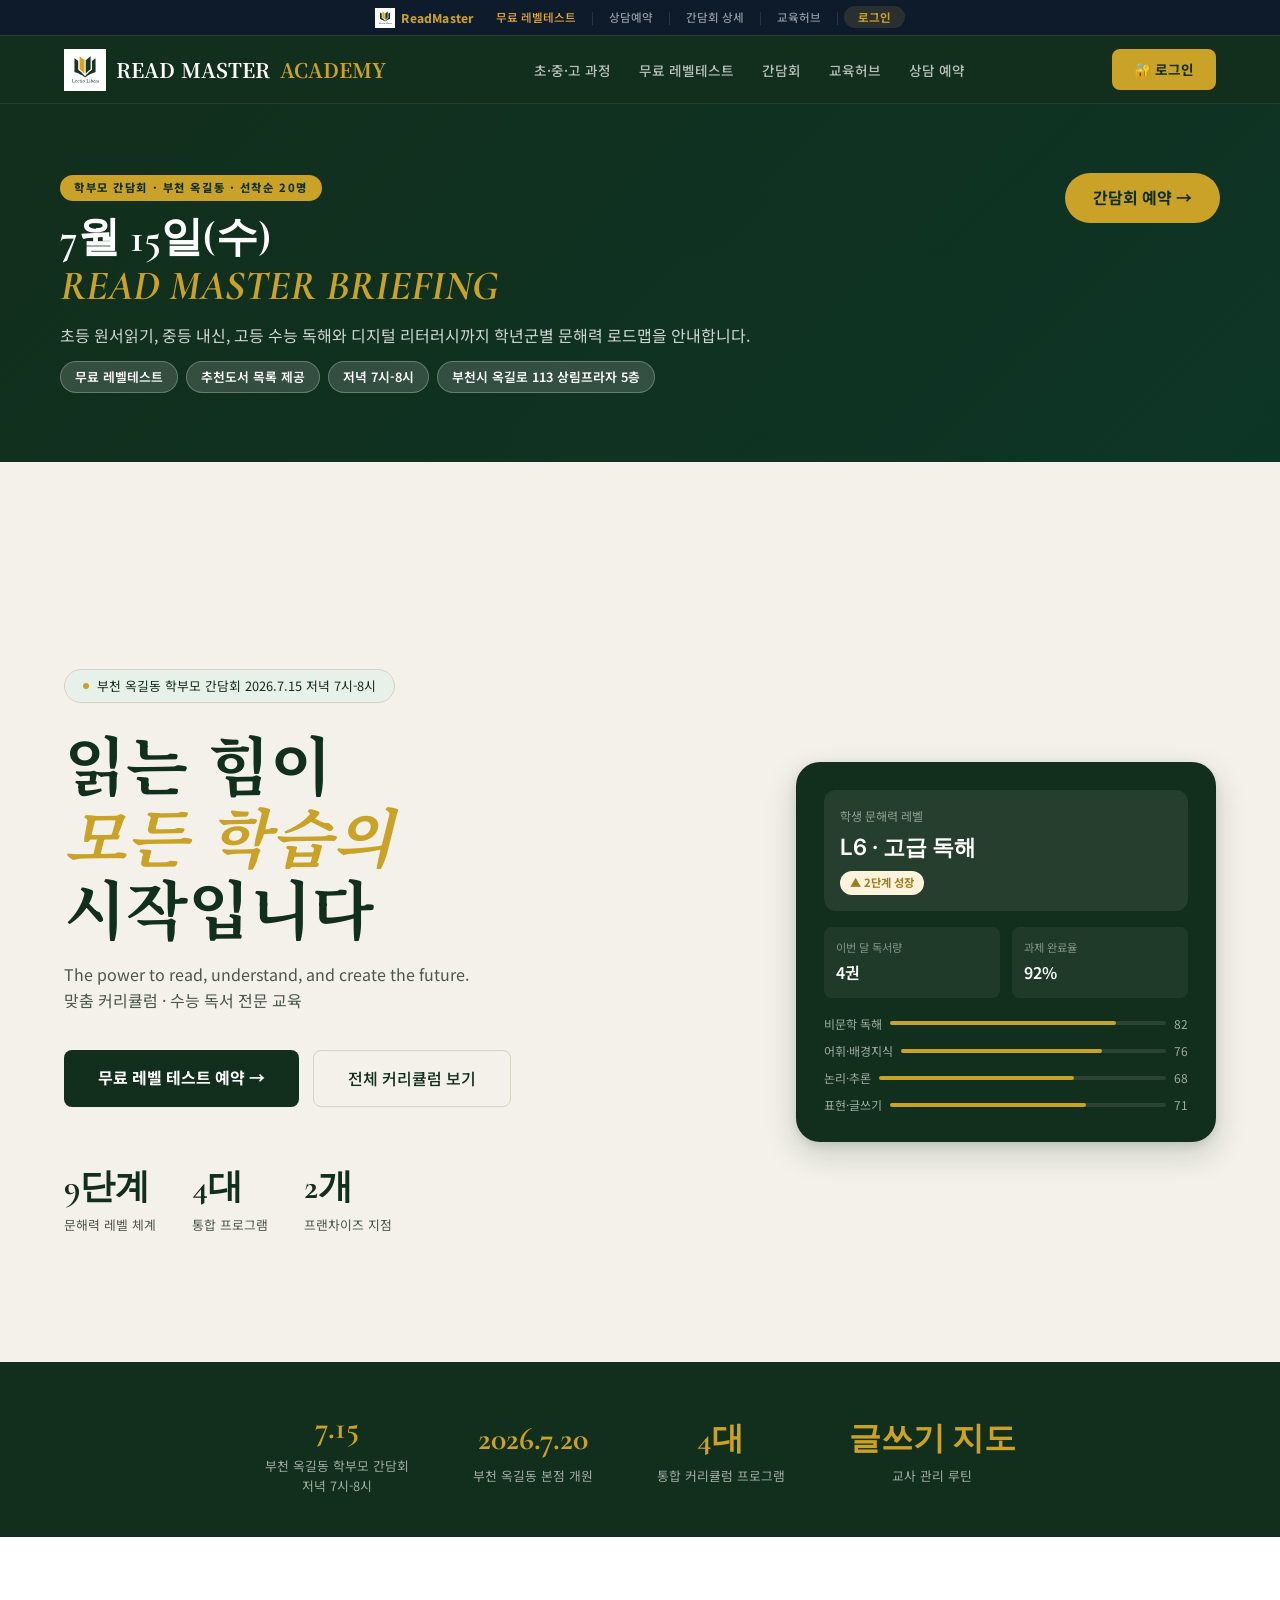
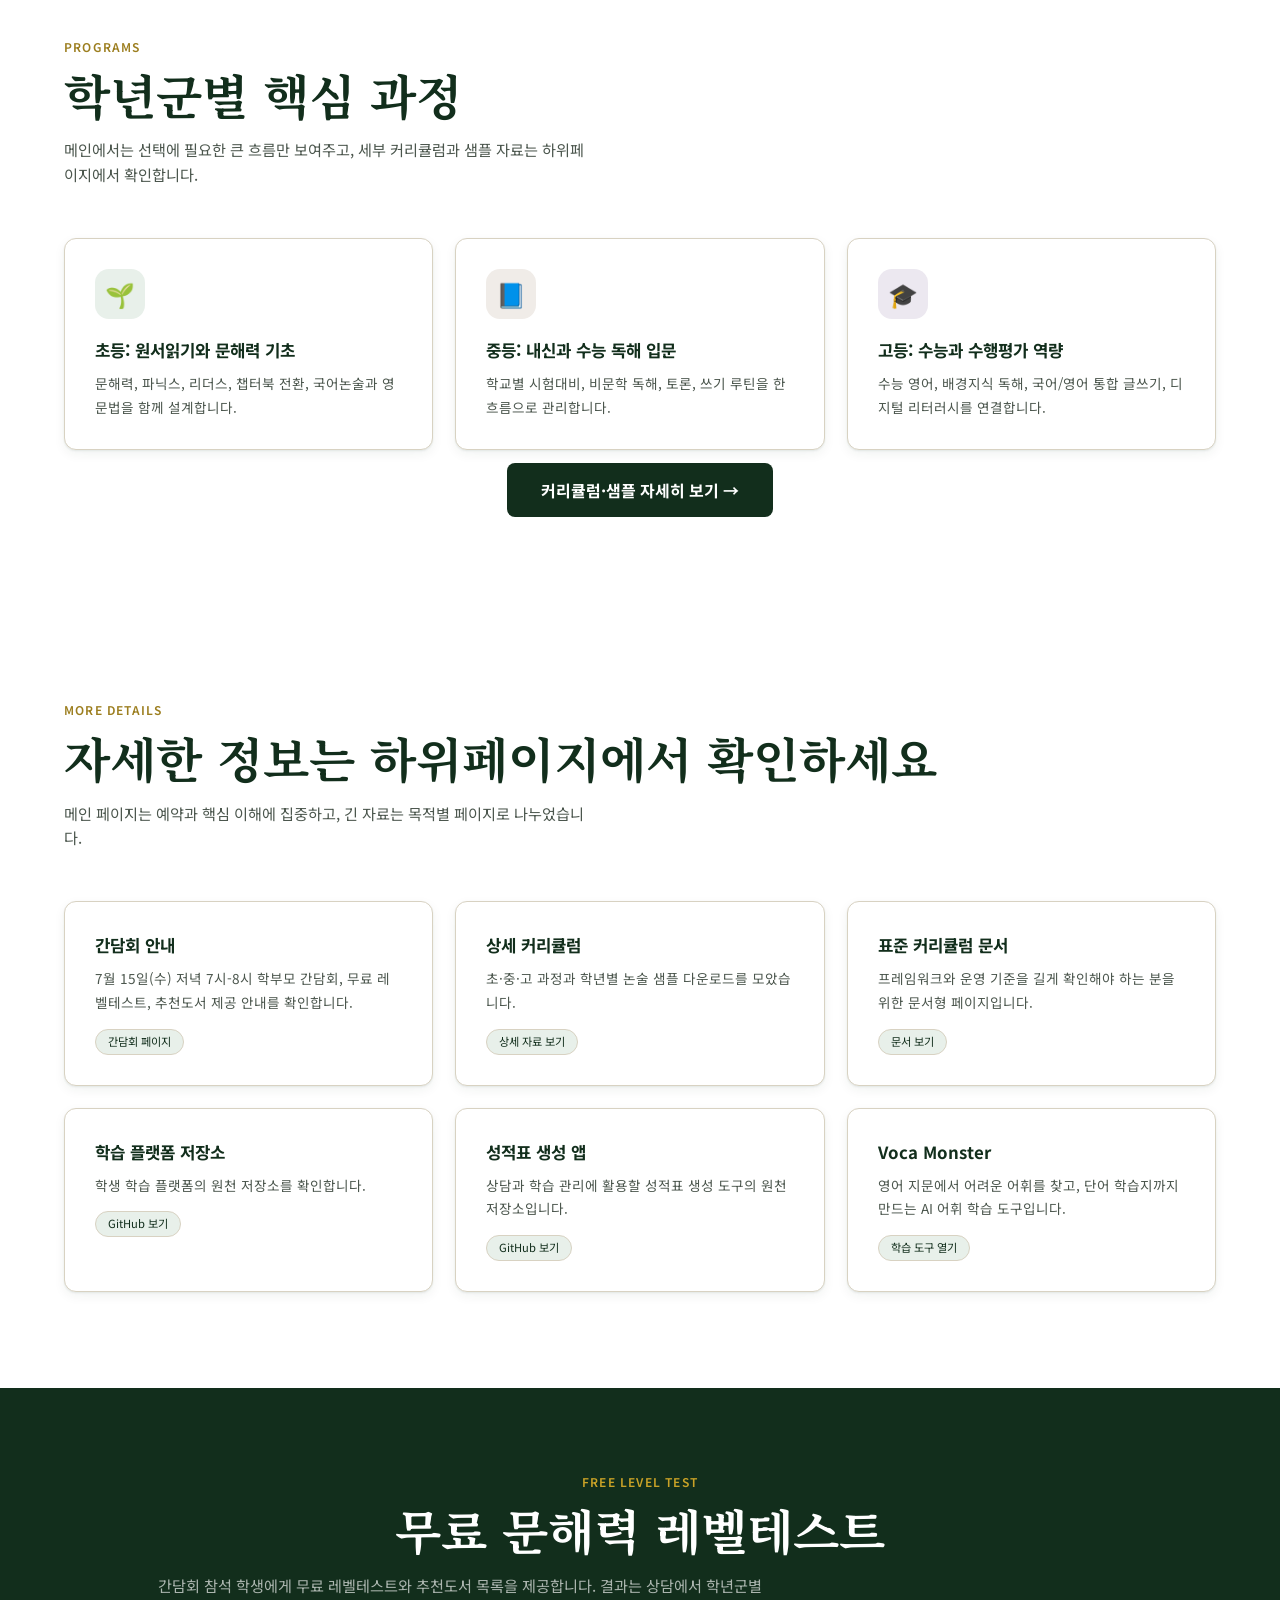
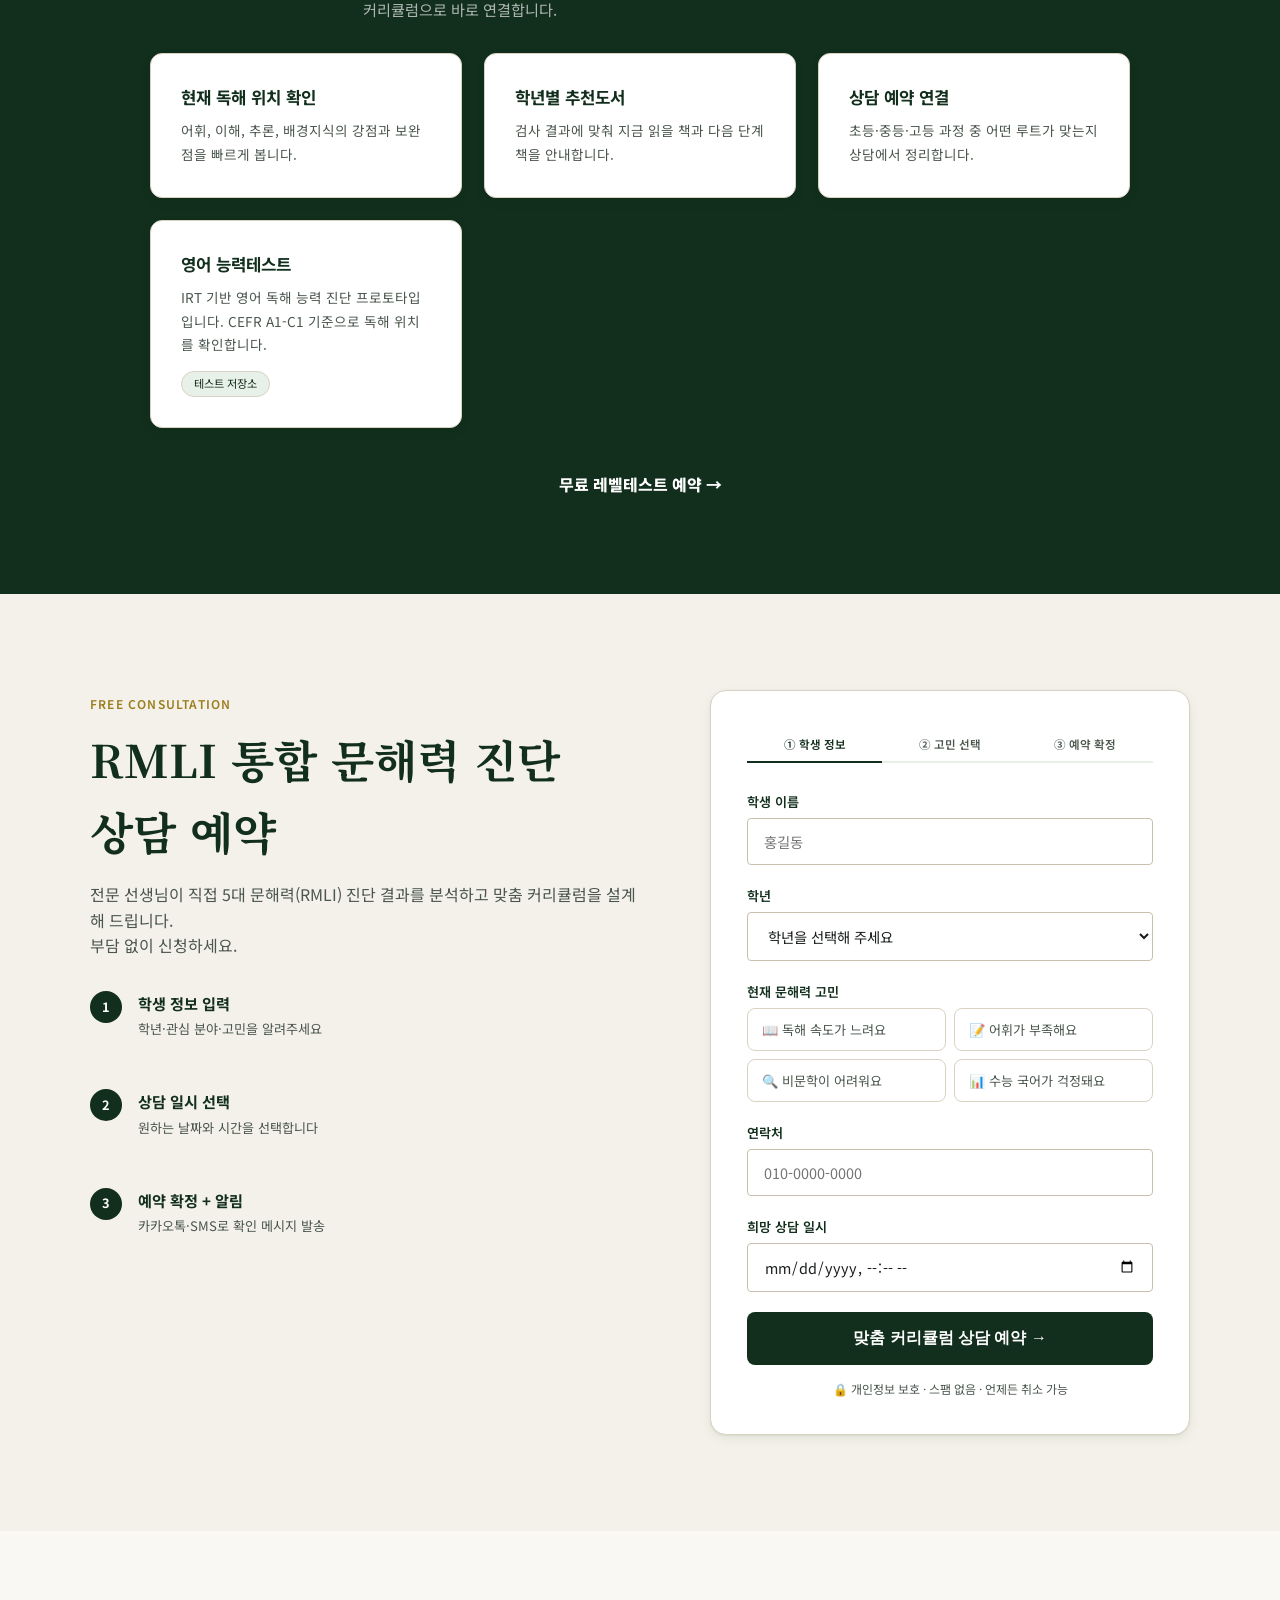
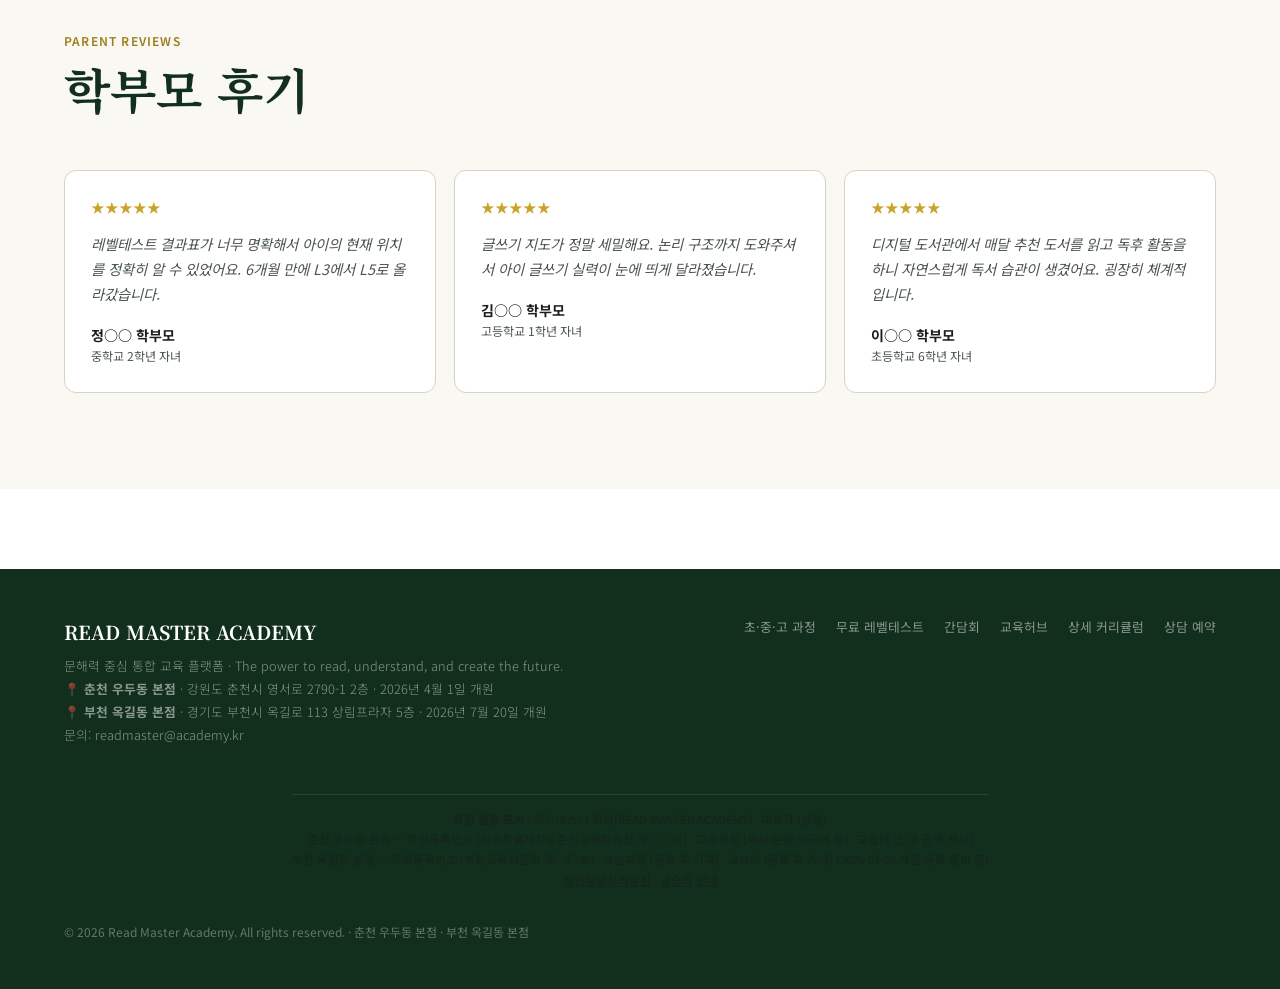
==== commit a0988ef2: "Add minimal booking funnel conversion tracking" ====
--- a/index.html
+++ b/index.html
@@ -3,7 +3,7 @@
 <head>
 <meta charset="UTF-8"/><meta name="viewport" content="width=device-width,initial-scale=1.0"/>
 <title>READ MASTER ACADEMY — 문해력 전문 교육원 · 부천 옥길동 본원 · 춘천 우두동점</title>
-<meta name="description" content="문해력 전문 교육원 리드마스터. EBS 문해력·영어·AR 무료 레벨테스트 3종, 정원제 수준별 수업. 부천 옥길동 본원 상담 예약."/>
+<meta name="description" content="읽는 힘이 모든 학습의 시작입니다. LMS · 디지털 도서관 · 상담 예약."/>
 <link rel="manifest" href="manifest.json"/>
 <meta name="theme-color" content="#122E1C"/>
 <link rel="preconnect" href="https://fonts.googleapis.com"/>
@@ -229,74 +229,6 @@
 .auth-phone-form input{margin-bottom:0;font-size:.88rem;padding:12px 14px}
 .auth-phone-form .btn-submit{padding:12px;font-size:.88rem}
 
-/* ===== Professional redesign additions ===== */
-section{scroll-margin-top:70px}
-/* hero */
-.hero-phone{display:inline-block;margin:14px 0 0;color:#fff;font-weight:700;font-size:.98rem;text-decoration:none;border-bottom:1px solid rgba(255,255,255,.4);padding-bottom:2px}
-.hero-phone:hover{color:var(--gold)}
-.hc-tests{display:flex;flex-direction:column;gap:10px;margin-bottom:10px}
-.hc-test{display:flex;align-items:center;gap:12px;background:#fff;border:1px solid var(--border-soft);border-radius:12px;padding:12px 14px}
-.hc-test-ic{font-size:1.5rem}
-.hc-test-t{font-weight:800;color:var(--ink);font-size:.95rem}
-.hc-test-d{font-size:.82rem;color:#555;margin-top:2px}
-.hc-note{font-size:.82rem;color:#666;margin:0 0 14px}
-.hc-cta{display:block;text-align:center;background:var(--g);color:#fff;font-weight:800;border-radius:12px;padding:14px;text-decoration:none;font-size:1rem}
-.hc-cta:hover{background:#0e2316}
-/* why */
-#why{padding:80px 5vw;background:#fff}
-.sec-head.center{text-align:center}
-.sec-head.center .sec-desc{margin:0 auto}
-.why-grid{display:grid;grid-template-columns:repeat(4,1fr);gap:16px;max-width:1080px;margin:0 auto}
-.why-card{background:var(--bg-soft,#f7f7f5);border:1px solid var(--border-soft);border-radius:14px;padding:26px 22px}
-.why-card h3{font-size:1.05rem;margin:12px 0 8px;color:var(--ink)}
-.why-card p{font-size:.9rem;color:#555;line-height:1.7;margin:0}
-.why-icon{font-size:1.8rem}
-/* level-test 3 cards */
-#level-test .btn-g{background:var(--gold);color:#122E1C}
-#level-test .btn-g:hover{filter:brightness(1.08)}
-.lt-grid{display:grid;grid-template-columns:repeat(3,1fr);gap:16px;margin-bottom:18px;text-align:left}
-.lt-card{background:rgba(255,255,255,.06);border:1px solid rgba(212,175,55,.35);border-radius:14px;padding:26px 22px}
-.lt-ic{font-size:1.9rem;margin-bottom:10px}
-.lt-title{color:#fff;font-weight:800;font-size:1.02rem;margin-bottom:8px}
-.lt-desc{color:rgba(255,255,255,.72);font-size:.88rem;line-height:1.7}
-.lt-note{color:rgba(255,255,255,.6);font-size:.88rem;margin:0 0 26px}
-/* testimonials */
-.testi-card{position:relative;background:#fff;border:1px solid var(--border-soft);border-radius:14px;padding:28px 24px 24px;border-top:4px solid var(--gold)}
-.testi-card::before{content:'"';position:absolute;top:8px;left:18px;font-family:Georgia,serif;font-size:3rem;color:var(--gold);opacity:.35;line-height:1}
-.testi-card p{font-size:.94rem;line-height:1.8;color:var(--ink);margin:0 0 16px}
-.testi-author{display:flex;align-items:center;gap:10px}
-.testi-avatar{width:42px;height:42px;border-radius:50%;background:var(--g);color:#fff;font-weight:800;display:flex;align-items:center;justify-content:center;font-size:.85rem}
-.testi-name{font-weight:800;font-size:.88rem;color:var(--ink)}
-.testi-role{font-size:.78rem;color:#777}
-.testi-stars{color:#E8A820;font-size:.85rem;letter-spacing:2px;margin-bottom:10px}
-/* faq */
-#faq{padding:80px 5vw;background:#fff}
-.faq-list{max-width:760px;margin:0 auto;display:flex;flex-direction:column;gap:12px}
-.faq-item{background:var(--bg-soft,#f7f7f5);border:1px solid var(--border-soft);border-radius:12px;overflow:hidden}
-.faq-item summary{cursor:pointer;padding:18px 22px;font-weight:700;font-size:.98rem;color:var(--ink);list-style:none;display:flex;justify-content:space-between;align-items:center;gap:12px}
-.faq-item summary::-webkit-details-marker{display:none}
-.faq-item summary::after{content:'+';font-size:1.4rem;color:var(--gold);font-weight:400;flex-shrink:0}
-.faq-item[open] summary::after{content:'−'}
-.faq-a{padding:0 22px 20px;font-size:.9rem;line-height:1.8;color:#555}
-/* booking mini quote */
-.bk-quote{margin-top:26px;background:#fff;border:1px solid var(--border-soft);border-left:4px solid var(--gold);border-radius:12px;padding:18px 20px;box-shadow:var(--shadow)}
-.bk-quote-stars{color:#E8A820;font-size:.85rem;letter-spacing:2px;margin-bottom:8px}
-.bk-quote p{color:var(--ink);font-size:.92rem;line-height:1.7;margin:0 0 8px}
-.bk-quote span{color:#777;font-size:.78rem}
-/* sticky cta */
-#sticky-cta{display:none}
-@media(max-width:768px){
-  .why-grid{grid-template-columns:1fr 1fr;gap:12px}
-  .lt-grid{grid-template-columns:1fr;gap:12px}
-  #sticky-cta{display:block;position:fixed;left:0;right:0;bottom:0;z-index:300;padding:10px 14px calc(10px + env(safe-area-inset-bottom));background:rgba(255,255,255,.97);border-top:1px solid var(--border-soft);box-shadow:0 -4px 20px rgba(0,0,0,.12);transition:transform .3s ease}
-  #sticky-cta.hidden{transform:translateY(120%)}
-  #sticky-cta a{display:block;text-align:center;background:var(--g);color:#fff;font-weight:800;border-radius:12px;padding:15px;font-size:1rem;text-decoration:none}
-  body{padding-bottom:76px}
-}
-@media(max-width:480px){
-  .why-grid{grid-template-columns:1fr}
-}
-
 
 </style>
 </head>
@@ -307,11 +239,11 @@
   <span class="eco-brand"><img src="assets/readmaster-logo.svg" alt="" aria-hidden="true">ReadMaster</span>
   <!-- Guest state (default) -->
   <span id="ecoGuest">
-    <a href="#level-test" style="color:#E8A838">무료 레벨테스트</a>
+    <a href="#level-test" style="color:#E8A838" data-cta="index-cta-01">무료 레벨테스트</a>
     <span class="eco-sep">|</span>
-    <a href="#booking">상담예약</a>
+    <a href="#booking" data-cta="index-cta-02">상담예약</a>
     <span class="eco-sep">|</span>
-    <a href="briefing.html">간담회 상세</a>
+    <a href="briefing.html" data-cta="index-cta-03">간담회 상세</a>
     <span class="eco-sep">|</span>
     <a href="okgil.html">교육허브</a>
     <span class="eco-sep">|</span>
@@ -367,11 +299,11 @@
   </a>
   <ul class="nav-links">
     <li><a href="#programs">초·중·고 과정</a></li>
-    <li><a href="#level-test">무료 레벨테스트</a></li>
+    <li><a href="#level-test" data-cta="index-cta-04">무료 레벨테스트</a></li>
     <li id="academyNavItem" hidden><a href="#academy-os">Academy OS</a></li>
-    <li><a href="briefing.html">간담회</a></li>
+    <li><a href="briefing.html" data-cta="index-cta-05">간담회</a></li>
     <li><a href="okgil.html">교육허브</a></li>
-    <li><a href="#booking">상담 예약</a></li>
+    <li><a href="#booking" data-cta="index-cta-06">상담 예약</a></li>
   </ul>
   <button class="nav-hamburger" aria-label="메뉴">
     <span></span><span></span><span></span>
@@ -393,7 +325,7 @@
       <div class="sl-body">
         <div class="sl-left">
           <span class="sl-label sl-1-label">학부모 간담회 · 부천 옥길동 · 선착순 20명</span>
-          <div class="sl-heading">학부모 간담회<br/><em style="font-style:italic;color:var(--gold)">READ MASTER BRIEFING</em></div>
+          <div class="sl-heading">7월 15일(수)<br/><em style="font-style:italic;color:var(--gold)">READ MASTER BRIEFING</em></div>
           <p class="sl-sub">초등 원서읽기, 중등 내신, 고등 수능 독해와 디지털 리터러시까지 학년군별 문해력 로드맵을 안내합니다.</p>
           <div class="sl-chips">
             <span class="sl-chip sl-chip-green">무료 레벨테스트</span>
@@ -403,7 +335,7 @@
           </div>
         </div>
         <div class="sl-right">
-          <a href="briefing.html#reservation" class="sl-pill sl-pill-gold" style="font-size:1rem;padding:12px 28px">간담회 예약 →</a>
+          <a href="briefing.html#reservation" class="sl-pill sl-pill-gold" style="font-size:1rem;padding:12px 28px" data-cta="index-cta-07">간담회 예약 →</a>
         </div>
       </div>
     </div>
@@ -415,89 +347,62 @@
 <section id="hero">
   <div class="hero-inner">
     <div>
-      <div class="hero-badge"><span class="dot"></span>무료 레벨테스트 3종 · 부천 옥길동</div>
+      <div class="hero-badge"><span class="dot"></span>부천 옥길동 학부모 간담회 2026.7.15 저녁 7시-8시</div>
       <h1 class="hero-title">읽는 힘이<br/><em>모든 학습의</em><br/>시작입니다</h1>
-      <p class="hero-sub">문해력 전문 교육원 리드마스터.<br/>EBS 문해력 · 영어 · AR 레벨테스트는 전액 무료입니다.<br/>결과는 1:1 상담에서 맞춤 커리큘럼으로 연결됩니다.</p>
+      <p class="hero-sub">The power to read, understand, and create the future.<br/>맞춤 커리큘럼 · 수능 독서 전문 교육</p>
       <div class="hero-btns">
-        <a href="#booking" class="btn-g">무료 레벨테스트 예약 →</a>
-      </div>
-      <a href="tel:01033687873" class="hero-phone">📞 010-3368-7873 · 전화 상담도 환영합니다</a>
+        <a href="#booking" class="btn-g" data-cta="index-cta-08">무료 레벨 테스트 예약 →</a>
+        <a href="curriculum.html" class="btn-out" data-cta="index-cta-09">전체 커리큘럼 보기</a>
+      </div>
       <div class="hero-stats">
         <div class="stat"><div class="stat-num">9단계</div><div class="stat-lbl">문해력 레벨 체계</div></div>
-        <div class="stat"><div class="stat-num">3종</div><div class="stat-lbl">무료 레벨테스트</div></div>
-        <div class="stat"><div class="stat-num">정원제</div><div class="stat-lbl">수준별 반 편성</div></div>
+        <div class="stat"><div class="stat-num">4대</div><div class="stat-lbl">통합 프로그램</div></div>
+        <div class="stat"><div class="stat-num">2개</div><div class="stat-lbl">프랜차이즈 지점</div></div>
       </div>
     </div>
     <div class="hero-card">
       <div class="hc-top">
-        <div class="hc-label">무료 레벨테스트 3종</div>
-        <div class="hc-val">전액 무료</div>
-        <span class="hc-badge">결과는 1:1 상담으로 연결</span>
-      </div>
-      <div class="hc-tests">
-        <div class="hc-test"><span class="hc-test-ic">📖</span><div><div class="hc-test-t">EBS 문해력 테스트</div><div class="hc-test-d">국어 문해력 진단</div></div></div>
-        <div class="hc-test"><span class="hc-test-ic">🔤</span><div><div class="hc-test-t">영어 레벨테스트</div><div class="hc-test-d">영어 실력 진단</div></div></div>
-        <div class="hc-test"><span class="hc-test-ic">📚</span><div><div class="hc-test-t">AR 레벨테스트</div><div class="hc-test-d">원서 읽기 레벨 측정</div></div></div>
-      </div>
-      <p class="hc-note">EBS · 영어 테스트는 나눠서 따로 받을 수 있어요.</p>
-      <a href="#booking" class="hc-cta">지금 예약하기 →</a>
+        <div class="hc-label">학생 문해력 레벨</div>
+        <div class="hc-val">L6 · 고급 독해</div>
+        <span class="hc-badge">▲ 2단계 성장</span>
+      </div>
+      <div class="hc-row">
+        <div class="hc-mini"><div class="hc-mini-lbl">이번 달 독서량</div><div class="hc-mini-val">4권</div></div>
+        <div class="hc-mini"><div class="hc-mini-lbl">과제 완료율</div><div class="hc-mini-val">92%</div></div>
+      </div>
+      <div class="hc-progress">
+        <div class="hcp-row">비문학 독해<div class="hcp-bar"><div class="hcp-fill" style="width:82%"></div></div>82</div>
+        <div class="hcp-row">어휘·배경지식<div class="hcp-bar"><div class="hcp-fill" style="width:76%"></div></div>76</div>
+        <div class="hcp-row">논리·추론<div class="hcp-bar"><div class="hcp-fill" style="width:68%"></div></div>68</div>
+        <div class="hcp-row">표현·글쓰기<div class="hcp-bar"><div class="hcp-fill" style="width:71%"></div></div>71</div>
+      </div>
     </div>
   </div>
 </section>
 
 <div id="trust">
-  <div class="trust-item"><div class="trust-num">무료</div><div class="trust-lbl">3종 레벨테스트<br/>EBS · 영어 · AR</div></div>
-  <div class="trust-item"><div class="trust-num">정기</div><div class="trust-lbl">학부모 간담회 개최<br/>부천 옥길동</div></div>
-  <div class="trust-item"><div class="trust-num">정원제</div><div class="trust-lbl">수준별 반 편성<br/>레벨테스트 후 배정</div></div>
-  <div class="trust-item"><div class="trust-num">2곳</div><div class="trust-lbl">부천 옥길동 본원<br/>춘천 우두동점</div></div>
+  <div class="trust-item"><div class="trust-num">7.15</div><div class="trust-lbl">부천 옥길동 학부모 간담회<br>저녁 7시-8시</div></div>
+  <div class="trust-item"><div class="trust-num">2026.7.20</div><div class="trust-lbl">부천 옥길동 본점 개원</div></div>
+  <div class="trust-item"><div class="trust-num">4대</div><div class="trust-lbl">통합 커리큘럼 프로그램</div></div>
+  <div class="trust-item"><div class="trust-num">글쓰기 지도</div><div class="trust-lbl">교사 관리 루틴</div></div>
 </div>
-
-<section id="why">
-  <div class="sec-head center reveal">
-    <span class="tag">Why ReadMaster</span>
-    <h2 class="sec-title">왜 리드마스터인가요</h2>
-    <p class="sec-desc">문해력 하나에 집중하는 교육원입니다. 읽기에서 시작해 토론과 쓰기까지, 한 흐름으로 설계합니다.</p>
-  </div>
-  <div class="why-grid">
-    <article class="why-card reveal">
-      <div class="why-icon">📖</div>
-      <h3>문해력 전문</h3>
-      <p>원서를 읽고, 본문을 근거로 토론하고, 글로 표현하는 통합 수업. 읽기가 모든 과목의 힘이 됩니다.</p>
-    </article>
-    <article class="why-card reveal">
-      <div class="why-icon">🎯</div>
-      <h3>무료 3종 레벨테스트</h3>
-      <p>EBS 문해력 · 영어 · AR 테스트를 전액 무료로. 필요한 것만 따로 받을 수 있고, 결과는 1:1 상담에서 맞춤 커리큘럼으로 연결됩니다.</p>
-    </article>
-    <article class="why-card reveal">
-      <div class="why-icon">👥</div>
-      <h3>정원제 · 수준별 반</h3>
-      <p>레벨테스트 결과로 반을 배정하는 정원제 운영. 아이의 현재 위치에 맞는 수업을 보장합니다.</p>
-    </article>
-    <article class="why-card reveal">
-      <div class="why-icon">🗺️</div>
-      <h3>학년별 로드맵</h3>
-      <p>초등 원서읽기(AR 1~5점대)부터 중등 내신 · 수능 독해까지. 학년이 올라가도 끊기지 않는 과정을 설계합니다.</p>
-    </article>
-  </div>
-</section>
 
 <section id="programs">
   <div class="sec-head reveal">
     <span class="tag">Programs</span>
     <h2 class="sec-title">학년군별 핵심 과정</h2>
-    <p class="sec-desc">학년별로 과정이 다릅니다. 큰 흐름만 먼저 확인하세요.</p>
+    <p class="sec-desc">메인에서는 선택에 필요한 큰 흐름만 보여주고, 세부 커리큘럼과 샘플 자료는 하위페이지에서 확인합니다.</p>
   </div>
   <div class="mod-grid">
     <article class="mod-card reveal">
       <div class="mod-icon" style="background:#E8F0EA">🌱</div>
       <div class="mod-title">초등: 원서읽기와 문해력 기초</div>
-      <div class="mod-desc">AR 1~5점대 원서 읽기, 파닉스→리더스→챕터북 전환. 영문법과 국어 문해력을 함께 설계합니다.</div>
+      <div class="mod-desc">문해력, 파닉스, 리더스, 챕터북 전환, 국어논술과 영문법을 함께 설계합니다.</div>
     </article>
     <article class="mod-card reveal">
       <div class="mod-icon" style="background:#f0ece8">📘</div>
       <div class="mod-title">중등: 내신과 수능 독해 입문</div>
-      <div class="mod-desc">어휘+모의고사 독해, 서논술형 사고력 평가, 내신 집중 대비를 한 흐름으로 관리합니다.</div>
+      <div class="mod-desc">학교별 시험대비, 비문학 독해, 토론, 쓰기 루틴을 한 흐름으로 관리합니다.</div>
     </article>
     <article class="mod-card reveal">
       <div class="mod-icon" style="background:#ece8f0">🎓</div>
@@ -506,7 +411,46 @@
     </article>
   </div>
   <div style="text-align:center;margin-top:28px">
-    <a href="briefing-curriculum.html" class="btn-g">커리큘럼·샘플 자세히 보기 →</a>
+    <a href="briefing-curriculum.html" class="btn-g" data-cta="index-cta-10">커리큘럼·샘플 자세히 보기 →</a>
+  </div>
+</section>
+<section id="details">
+  <div class="sec-head reveal">
+    <span class="tag">More Details</span>
+    <h2 class="sec-title">자세한 정보는 하위페이지에서 확인하세요</h2>
+    <p class="sec-desc">메인 페이지는 예약과 핵심 이해에 집중하고, 긴 자료는 목적별 페이지로 나누었습니다.</p>
+  </div>
+  <div class="mod-grid">
+    <article class="mod-card reveal">
+      <div class="mod-title">간담회 안내</div>
+      <div class="mod-desc">7월 15일(수) 저녁 7시-8시 학부모 간담회, 무료 레벨테스트, 추천도서 제공 안내를 확인합니다.</div>
+      <div class="mod-pills"><a class="pill" href="briefing.html" data-cta="index-cta-11">간담회 페이지</a></div>
+    </article>
+    <article class="mod-card reveal">
+      <div class="mod-title">상세 커리큘럼</div>
+      <div class="mod-desc">초·중·고 과정과 학년별 논술 샘플 다운로드를 모았습니다.</div>
+      <div class="mod-pills"><a class="pill" href="briefing-curriculum.html" data-cta="index-cta-12">상세 자료 보기</a></div>
+    </article>
+    <article class="mod-card reveal">
+      <div class="mod-title">표준 커리큘럼 문서</div>
+      <div class="mod-desc">프레임워크와 운영 기준을 길게 확인해야 하는 분을 위한 문서형 페이지입니다.</div>
+      <div class="mod-pills"><a class="pill" href="curriculum.html" data-cta="index-cta-13">문서 보기</a></div>
+    </article>
+    <article class="mod-card reveal">
+      <div class="mod-title">학습 플랫폼 저장소</div>
+      <div class="mod-desc">학생 학습 플랫폼의 원천 저장소를 확인합니다.</div>
+      <div class="mod-pills"><a class="pill" href="https://github.com/Reasonofmoon/readmaster-study-platform.git" target="_blank" rel="noopener" data-cta="index-cta-14">GitHub 보기</a></div>
+    </article>
+    <article class="mod-card reveal">
+      <div class="mod-title">성적표 생성 앱</div>
+      <div class="mod-desc">상담과 학습 관리에 활용할 성적표 생성 도구의 원천 저장소입니다.</div>
+      <div class="mod-pills"><a class="pill" href="https://github.com/Reasonofmoon/grade-report-generator.git" target="_blank" rel="noopener" data-cta="index-cta-15">GitHub 보기</a></div>
+    </article>
+    <article class="mod-card reveal">
+      <div class="mod-title">Voca Monster</div>
+      <div class="mod-desc">영어 지문에서 어려운 어휘를 찾고, 단어 학습지까지 만드는 AI 어휘 학습 도구입니다.</div>
+      <div class="mod-pills"><a class="pill" href="https://reasonofmoon.github.io/voca-monster" target="_blank" rel="noopener" data-cta="index-cta-16">학습 도구 열기</a></div>
+    </article>
   </div>
 </section>
 <section id="academy-os" hidden>
@@ -525,110 +469,75 @@
       <div class="mod-title">학부모 공개 동선</div>
       <div class="mod-desc">처음 방문한 학부모가 설명을 읽고, 테스트와 상담 예약으로 이동하는 경로입니다.</div>
       <div class="mod-pills">
-        <a class="pill pill-gold" href="https://readmaster-franchise.vercel.app/book" target="_blank" rel="noopener">상담 예약</a>
-        <a class="pill" href="https://readmaster-franchise.vercel.app/rmli-test-v2" target="_blank" rel="noopener">문해력 테스트</a>
-        <a class="pill" href="https://readmaster-franchise.vercel.app/curriculum" target="_blank" rel="noopener">커리큘럼</a>
-        <a class="pill" href="https://readmaster-franchise.vercel.app/parent" target="_blank" rel="noopener">학부모 포털</a>
-        <a class="pill" href="https://knot-ebon.vercel.app/" target="_blank" rel="noopener">학습 노트</a>
-      </div>
-      <a class="hub-primary" href="https://readmaster-franchise.vercel.app/book" target="_blank" rel="noopener">상담 예약으로 이동</a>
+        <a class="pill pill-gold" href="https://readmaster-franchise.vercel.app/book" target="_blank" rel="noopener" data-cta="index-cta-17">상담 예약</a>
+        <a class="pill" href="https://readmaster-franchise.vercel.app/rmli-test-v2" target="_blank" rel="noopener" data-cta="index-cta-18">문해력 테스트</a>
+        <a class="pill" href="https://readmaster-franchise.vercel.app/curriculum" target="_blank" rel="noopener" data-cta="index-cta-19">커리큘럼</a>
+        <a class="pill" href="https://readmaster-franchise.vercel.app/parent" target="_blank" rel="noopener" data-cta="index-cta-20">학부모 포털</a>
+        <a class="pill" href="https://knot-ebon.vercel.app/" target="_blank" rel="noopener" data-cta="index-cta-21">학습 노트</a>
+      </div>
+      <a class="hub-primary" href="https://readmaster-franchise.vercel.app/book" target="_blank" rel="noopener" data-cta="index-cta-22">상담 예약으로 이동</a>
     </article>
     <article class="mod-card hub-card">
       <div class="mod-title">원장·교사 운영 동선</div>
       <div class="mod-desc">등록 이후 학생, 출결, 과제, 도서관, 수납, 리포트를 한 도메인에서 관리합니다.</div>
       <div class="mod-pills">
-        <a class="pill pill-gold" href="https://readmaster-franchise.vercel.app/academy-os" target="_blank" rel="noopener">운영 대시보드</a>
-        <a class="pill" href="https://readmaster-franchise.vercel.app/student-register" target="_blank" rel="noopener">학생 관리</a>
-        <a class="pill" href="https://readmaster-franchise.vercel.app/attendance" target="_blank" rel="noopener">출결 관리</a>
-        <a class="pill" href="https://readmaster-franchise.vercel.app/workbook" target="_blank" rel="noopener">과제·워크북</a>
-        <a class="pill" href="https://readmaster-franchise.vercel.app/library" target="_blank" rel="noopener">도서관</a>
-        <a class="pill" href="https://readmaster-franchise.vercel.app/payment" target="_blank" rel="noopener">수납 관리</a>
-        <a class="pill" href="https://readmaster-franchise.vercel.app/report" target="_blank" rel="noopener">리포트</a>
-        <a class="pill" href="https://github.com/Reasonofmoon/academy-assessment.git" target="_blank" rel="noopener">영어 학력 진단</a>
-        <a class="pill" href="https://github.com/Reasonofmoon/csat-question-eval.git" target="_blank" rel="noopener">수능 문항 분석</a>
-        <a class="pill" href="https://readmaster-franchise.vercel.app/settings" target="_blank" rel="noopener">설정</a>
-      </div>
-      <a class="hub-primary" href="https://readmaster-franchise.vercel.app/academy-os" target="_blank" rel="noopener">운영 대시보드 열기</a>
+        <a class="pill pill-gold" href="https://readmaster-franchise.vercel.app/academy-os" target="_blank" rel="noopener" data-cta="index-cta-23">운영 대시보드</a>
+        <a class="pill" href="https://readmaster-franchise.vercel.app/student-register" target="_blank" rel="noopener" data-cta="index-cta-24">학생 관리</a>
+        <a class="pill" href="https://readmaster-franchise.vercel.app/attendance" target="_blank" rel="noopener" data-cta="index-cta-25">출결 관리</a>
+        <a class="pill" href="https://readmaster-franchise.vercel.app/workbook" target="_blank" rel="noopener" data-cta="index-cta-26">과제·워크북</a>
+        <a class="pill" href="https://readmaster-franchise.vercel.app/library" target="_blank" rel="noopener" data-cta="index-cta-27">도서관</a>
+        <a class="pill" href="https://readmaster-franchise.vercel.app/payment" target="_blank" rel="noopener" data-cta="index-cta-28">수납 관리</a>
+        <a class="pill" href="https://readmaster-franchise.vercel.app/report" target="_blank" rel="noopener" data-cta="index-cta-29">리포트</a>
+        <a class="pill" href="https://github.com/Reasonofmoon/academy-assessment.git" target="_blank" rel="noopener" data-cta="index-cta-30">영어 학력 진단</a>
+        <a class="pill" href="https://github.com/Reasonofmoon/csat-question-eval.git" target="_blank" rel="noopener" data-cta="index-cta-31">수능 문항 분석</a>
+        <a class="pill" href="https://readmaster-franchise.vercel.app/settings" target="_blank" rel="noopener" data-cta="index-cta-32">설정</a>
+      </div>
+      <a class="hub-primary" href="https://readmaster-franchise.vercel.app/academy-os" target="_blank" rel="noopener" data-cta="index-cta-33">운영 대시보드 열기</a>
     </article>
     <article class="mod-card hub-card">
       <div class="mod-title">관리자·개발자 동선</div>
       <div class="mod-desc">초기 설정과 원천 저장소를 분리해, 운영자와 개발자가 같은 구조를 공유합니다.</div>
       <div class="mod-pills">
-        <a class="pill" href="https://readmaster-franchise.vercel.app/setup-admin" target="_blank" rel="noopener">초기 설정</a>
-        <a class="pill pill-gold" href="https://github.com/Reasonofmoon/readmaster-hq.git" target="_blank" rel="noopener">GitHub</a>
-        <a class="pill" href="https://github.com/Reasonofmoon/readmaster-study-platform.git" target="_blank" rel="noopener">학습 플랫폼</a>
-        <a class="pill" href="https://github.com/Reasonofmoon/knot.git" target="_blank" rel="noopener">Knot</a>
-        <a class="pill" href="https://github.com/Reasonofmoon/voca-monster.git" target="_blank" rel="noopener">Voca Monster</a>
-        <a class="pill" href="https://github.com/Reasonofmoon/grade-report-generator.git" target="_blank" rel="noopener">성적 리포트 생성기</a>
-        <a class="pill" href="https://github.com/Reasonofmoon/academy-assessment.git" target="_blank" rel="noopener">영어 학력 진단</a>
-        <a class="pill" href="https://github.com/Reasonofmoon/csat-question-eval.git" target="_blank" rel="noopener">수능 문항 분석</a>
-      </div>
-      <a class="hub-primary" href="https://github.com/Reasonofmoon/readmaster-hq.git" target="_blank" rel="noopener">readmaster-hq 보기</a>
+        <a class="pill" href="https://readmaster-franchise.vercel.app/setup-admin" target="_blank" rel="noopener" data-cta="index-cta-34">초기 설정</a>
+        <a class="pill pill-gold" href="https://github.com/Reasonofmoon/readmaster-hq.git" target="_blank" rel="noopener" data-cta="index-cta-35">GitHub</a>
+        <a class="pill" href="https://github.com/Reasonofmoon/readmaster-study-platform.git" target="_blank" rel="noopener" data-cta="index-cta-36">학습 플랫폼</a>
+        <a class="pill" href="https://github.com/Reasonofmoon/knot.git" target="_blank" rel="noopener" data-cta="index-cta-37">Knot</a>
+        <a class="pill" href="https://github.com/Reasonofmoon/voca-monster.git" target="_blank" rel="noopener" data-cta="index-cta-38">Voca Monster</a>
+        <a class="pill" href="https://github.com/Reasonofmoon/grade-report-generator.git" target="_blank" rel="noopener" data-cta="index-cta-39">성적 리포트 생성기</a>
+        <a class="pill" href="https://github.com/Reasonofmoon/academy-assessment.git" target="_blank" rel="noopener" data-cta="index-cta-40">영어 학력 진단</a>
+        <a class="pill" href="https://github.com/Reasonofmoon/csat-question-eval.git" target="_blank" rel="noopener" data-cta="index-cta-41">수능 문항 분석</a>
+      </div>
+      <a class="hub-primary" href="https://github.com/Reasonofmoon/readmaster-hq.git" target="_blank" rel="noopener" data-cta="index-cta-42">readmaster-hq 보기</a>
     </article>
   </div>
 </section>
 <section id="level-test" style="background:var(--g);padding:80px 5vw">
   <div style="max-width:980px;margin:0 auto;text-align:center">
-    <div class="sec-head center reveal" style="margin-bottom:36px">
+    <div class="sec-head reveal" style="margin-bottom:32px">
       <span class="tag" style="color:var(--gold)">Free Level Test</span>
-      <h2 class="sec-title" style="color:#fff">무료 레벨테스트 3종</h2>
-      <p class="sec-desc" style="color:rgba(255,255,255,.65);max-width:620px">어디서부터 시작해야 할지 모르겠다면, 테스트부터 받아보세요. 전액 무료입니다. 결과는 1:1 상담에서 학년별 맞춤 커리큘럼으로 바로 연결됩니다.</p>
+      <h2 class="sec-title" style="color:#fff">무료 문해력 레벨테스트</h2>
+      <p class="sec-desc" style="color:rgba(255,255,255,.65);max-width:620px">간담회 참석 학생에게 무료 레벨테스트와 추천도서 목록을 제공합니다. 결과는 상담에서 학년군별 커리큘럼으로 바로 연결합니다.</p>
     </div>
-    <div class="lt-grid">
-      <article class="lt-card reveal">
-        <div class="lt-ic">📖</div>
-        <div class="lt-title">EBS 문해력 테스트</div>
-        <div class="lt-desc">국어 문해력 진단 — 어휘 · 이해 · 추론 · 배경지식의 강점과 보완점을 확인합니다.</div>
+    <div class="mod-grid" style="text-align:left;margin-bottom:28px">
+      <article class="mod-card reveal">
+        <div class="mod-title">현재 독해 위치 확인</div>
+        <div class="mod-desc">어휘, 이해, 추론, 배경지식의 강점과 보완점을 빠르게 봅니다.</div>
       </article>
-      <article class="lt-card reveal">
-        <div class="lt-ic">🔤</div>
-        <div class="lt-title">영어 레벨테스트</div>
-        <div class="lt-desc">영어 실력 진단 — 현재 영어 읽기 위치를 파악합니다.</div>
+      <article class="mod-card reveal">
+        <div class="mod-title">학년별 추천도서</div>
+        <div class="mod-desc">검사 결과에 맞춰 지금 읽을 책과 다음 단계 책을 안내합니다.</div>
       </article>
-      <article class="lt-card reveal">
-        <div class="lt-ic">📚</div>
-        <div class="lt-title">AR 레벨테스트</div>
-        <div class="lt-desc">원서 읽기 레벨 측정 — 아이에게 맞는 원서 단계를 찾습니다.</div>
+      <article class="mod-card reveal">
+        <div class="mod-title">상담 예약 연결</div>
+        <div class="mod-desc">초등·중등·고등 과정 중 어떤 루트가 맞는지 상담에서 정리합니다.</div>
+      </article>
+      <article class="mod-card reveal">
+        <div class="mod-title">영어 능력테스트</div>
+        <div class="mod-desc">IRT 기반 영어 독해 능력 진단 프로토타입입니다. CEFR A1-C1 기준으로 독해 위치를 확인합니다.</div>
+        <div class="mod-pills"><a class="pill" href="https://github.com/Reasonofmoon/IRT-READING-LEVEL-TEST.git" target="_blank" rel="noopener" data-cta="index-cta-43">테스트 저장소</a></div>
       </article>
     </div>
-    <p class="lt-note reveal">EBS 문해력 테스트와 영어 레벨테스트는 나눠서 따로 받을 수 있어요.</p>
-    <a href="#booking" class="btn-g" style="font-size:1rem;padding:16px 40px;display:inline-block;font-weight:800">무료 레벨테스트 예약 →</a>
-  </div>
-</section>
-<section id="faq">
-  <div class="sec-head center reveal">
-    <span class="tag">FAQ</span>
-    <h2 class="sec-title">자주 묻는 질문</h2>
-    <p class="sec-desc">학부모님이 가장 많이 물어보시는 질문을 모았습니다.</p>
-  </div>
-  <div class="faq-list">
-    <details class="faq-item reveal">
-      <summary>수강료가 얼마예요?</summary>
-      <div class="faq-a">수강료는 월 총교습시간에 따라 공시되어 있습니다. 초등 월 15.6만~39만원, 중등 월 27만~40만원, 고등 월 31만~56만원 범위예요. 아이의 과정에 맞는 정확한 금액은 상담 시 안내해 드립니다.</div>
-    </details>
-    <details class="faq-item reveal">
-      <summary>레벨테스트는 어떻게 받아요?</summary>
-      <div class="faq-a">EBS 문해력 테스트, 영어 레벨테스트, AR 레벨테스트 3종이 모두 무료입니다. EBS와 영어 테스트는 나눠서 따로 받을 수도 있어요. 결과는 1:1 상담에서 맞춤 커리큘럼과 반 배정으로 연결됩니다.</div>
-    </details>
-    <details class="faq-item reveal">
-      <summary>수업 시간은 어떻게 돼요?</summary>
-      <div class="faq-a">초등은 평일 오후, 중등은 평일 저녁과 토요일에 수업합니다. 학년별 세부 시간표는 상담 시 안내해 드립니다.</div>
-    </details>
-    <details class="faq-item reveal">
-      <summary>환불 규정이 어떻게 돼요?</summary>
-      <div class="faq-a">학원법 표준 반환기준에 따라 안내해 드립니다. 등록 시점에 정확한 기준을 다시 한번 확인해 드리니 상담 때 편하게 문의해 주세요.</div>
-    </details>
-    <details class="faq-item reveal">
-      <summary>학원은 어디에 있나요?</summary>
-      <div class="faq-a">부천 옥길동 본원은 부천시 옥길로 113, 상림프라자 5층입니다. 춘천 우두동점도 운영 중이에요. 주차와 오시는 길은 상담 시 안내해 드립니다.</div>
-    </details>
-    <details class="faq-item reveal">
-      <summary>등록 절차가 어떻게 돼요?</summary>
-      <div class="faq-a">무료 레벨테스트 → 결과 상담 → 수준별 반 배정 → 등록 순서로 진행됩니다. 먼저 테스트를 받아보시고 결정하셔도 늦지 않아요.</div>
-    </details>
-  </div>
-  <div style="text-align:center;margin-top:32px">
-    <a href="#booking" class="btn-g reveal">무료 레벨테스트 예약 →</a>
+    <a href="#booking" class="btn-g" style="font-size:1rem;padding:16px 40px;display:inline-block;font-weight:800" data-cta="index-cta-44">무료 레벨테스트 예약 →</a>
   </div>
 </section>
 <section id="booking">
@@ -641,11 +550,6 @@
         <div class="bk-step"><div class="bk-step-num">1</div><div class="bk-step-body"><h4>학생 정보 입력</h4><p>학년·관심 분야·고민을 알려주세요</p></div></div>
         <div class="bk-step"><div class="bk-step-num">2</div><div class="bk-step-body"><h4>상담 일시 선택</h4><p>원하는 날짜와 시간을 선택합니다</p></div></div>
         <div class="bk-step"><div class="bk-step-num">3</div><div class="bk-step-body"><h4>예약 확정 + 알림</h4><p>카카오톡·SMS로 확인 메시지 발송</p></div></div>
-      </div>
-      <div class="bk-quote">
-        <div class="bk-quote-stars">★★★★★</div>
-        <p>"레벨테스트 결과표가 너무 명확해서 아이의 현재 위치를 정확히 알 수 있었어요."</p>
-        <span>정○○ 학부모 · 중학교 2학년 자녀</span>
       </div>
     </div>
     <div class="form-card reveal">
@@ -679,17 +583,16 @@
       <input type="tel" id="f-phone" placeholder="010-0000-0000"/>
       <label>희망 상담 일시</label>
       <input type="datetime-local" id="f-date"/>
-      <button class="btn-submit" onclick="submit()">맞춤 커리큘럼 상담 예약 →</button>
+      <button class="btn-submit" onclick="submit()" data-cta="index-cta-45">맞춤 커리큘럼 상담 예약 →</button>
       <div class="form-trust">🔒 개인정보 보호 · 스팸 없음 · 언제든 취소 가능</div>
     </div>
   </div>
 </section>
 
 <section id="testimonials">
-  <div class="sec-head center reveal">
+  <div class="sec-head reveal">
     <span class="tag">Parent Reviews</span>
-    <h2 class="sec-title">먼저 경험한 학부모 이야기</h2>
-    <p class="sec-desc">레벨테스트부터 시작한 학부모님들의 실제 후기입니다.</p>
+    <h2 class="sec-title">학부모 후기</h2>
   </div>
   <div class="testi-grid">
     <div class="testi-card reveal"><div class="testi-stars">★★★★★</div><p class="testi-q">레벨테스트 결과표가 너무 명확해서 아이의 현재 위치를 정확히 알 수 있었어요. 6개월 만에 L3에서 L5로 올라갔습니다.</p><div class="testi-name">정○○ 학부모</div><div class="testi-role">중학교 2학년 자녀</div></div>
@@ -701,28 +604,26 @@
 <footer>
   <div class="ft-brand">
     READ MASTER ACADEMY
-    <p>리드마스터 — 문해력 전문 교육원.<br/>
-    📍 <strong>부천 옥길동 본원</strong> · 부천시 옥길로 113, 상림프라자 5층<br/>
-    📞 010-3368-7873 · 무료 레벨테스트 · 상담 예약</p>
+    <p>문해력 중심 통합 교육 플랫폼 · The power to read, understand, and create the future.<br/>
+    📍 <strong>춘천 우두동 본점</strong> · 강원도 춘천시 영서로 2790-1 2층 · 2026년 4월 1일 개원<br/>
+    📍 <strong>부천 옥길동 본점</strong> · 경기도 부천시 옥길로 113 상림프라자 5층 · 2026년 7월 20일 개원<br/>
+    문의: readmaster@academy.kr</p>
   </div>
   <div class="ft-links">
-    <a href="#why">리드마스터 소개</a>
     <a href="#programs">초·중·고 과정</a>
-    <a href="#level-test">무료 레벨테스트</a>
-    <a href="#faq">자주 묻는 질문</a>
-    <a href="briefing.html">간담회</a>
+    <a href="#level-test" data-cta="index-cta-46">무료 레벨테스트</a>
+    <a href="briefing.html" data-cta="index-cta-47">간담회</a>
     <a href="okgil.html">교육허브</a>
-    <a href="#booking">상담 예약</a>
+    <a href="briefing-curriculum.html">상세 커리큘럼</a>
+    <a href="#booking" data-cta="index-cta-48">상담 예약</a>
   </div>
   <div class="ft-legal" style="max-width:1080px;margin:16px auto 0;padding-top:14px;border-top:1px solid rgba(255,255,255,.14);font-size:.72rem;line-height:1.75;opacity:.72;text-align:center">
-    <strong>학원 법정 표시</strong> · 리드마스터 학원(READ MASTER ACADEMY) · 학원등록번호 제6935호<br/>
-    부천 옥길동 본원 — 부천시 옥길로 113, 상림프라자 5층 · 대표 전화 010-3368-7873
-  </div>
-  <div class="ft-copy">© 2026 Read Master Academy. All rights reserved. · 부천 옥길동 본원</div>
-<div id="sticky-cta">
-  <a href="#booking">무료 레벨테스트 예약 →</a>
-</div>
-
+    <strong>학원 법정 표시</strong> · 리드마스터 학원(READ MASTER ACADEMY) · 대표자 [성명]<br/>
+    춘천 우두동 본점 — 학원등록번호 [강원특별자치도춘천교육지원청 제○○호] · 교습과정 [독서·논술·외국어 등] · 교습비 [신고 금액 게시]<br/>
+    부천 옥길동 본점 — 학원등록번호 [부천교육지원청 제○○호] · 교습과정 [등록 후 기재] · 교습비 [등록 후 게시] (2026-07-20 개원·등록 준비 중)<br/>
+    <a href="#" style="color:inherit;text-decoration:underline">개인정보처리방침</a> · <a href="#" style="color:inherit;text-decoration:underline">교습비 안내</a>
+  </div>
+  <div class="ft-copy">© 2026 Read Master Academy. All rights reserved. · 춘천 우두동 본점 · 부천 옥길동 본점</div>
 </footer>
 
 <script>
@@ -986,18 +887,8 @@
   },
 };
 
-// 모바일 스티키 CTA: 예약 섹션이 화면에 보이면 숨기기
-(function(){
-  var bar = document.getElementById('sticky-cta');
-  var booking = document.getElementById('booking');
-  if(!bar || !booking || !('IntersectionObserver' in window)) return;
-  var io = new IntersectionObserver(function(entries){
-    bar.classList.toggle('hidden', entries[0].isIntersecting);
-  }, {threshold: 0.12});
-  io.observe(booking);
-})();
-
 rmAuth.init();
 </script>
+<script src="assets/analytics.js" defer></script>
 </body>
 </html>
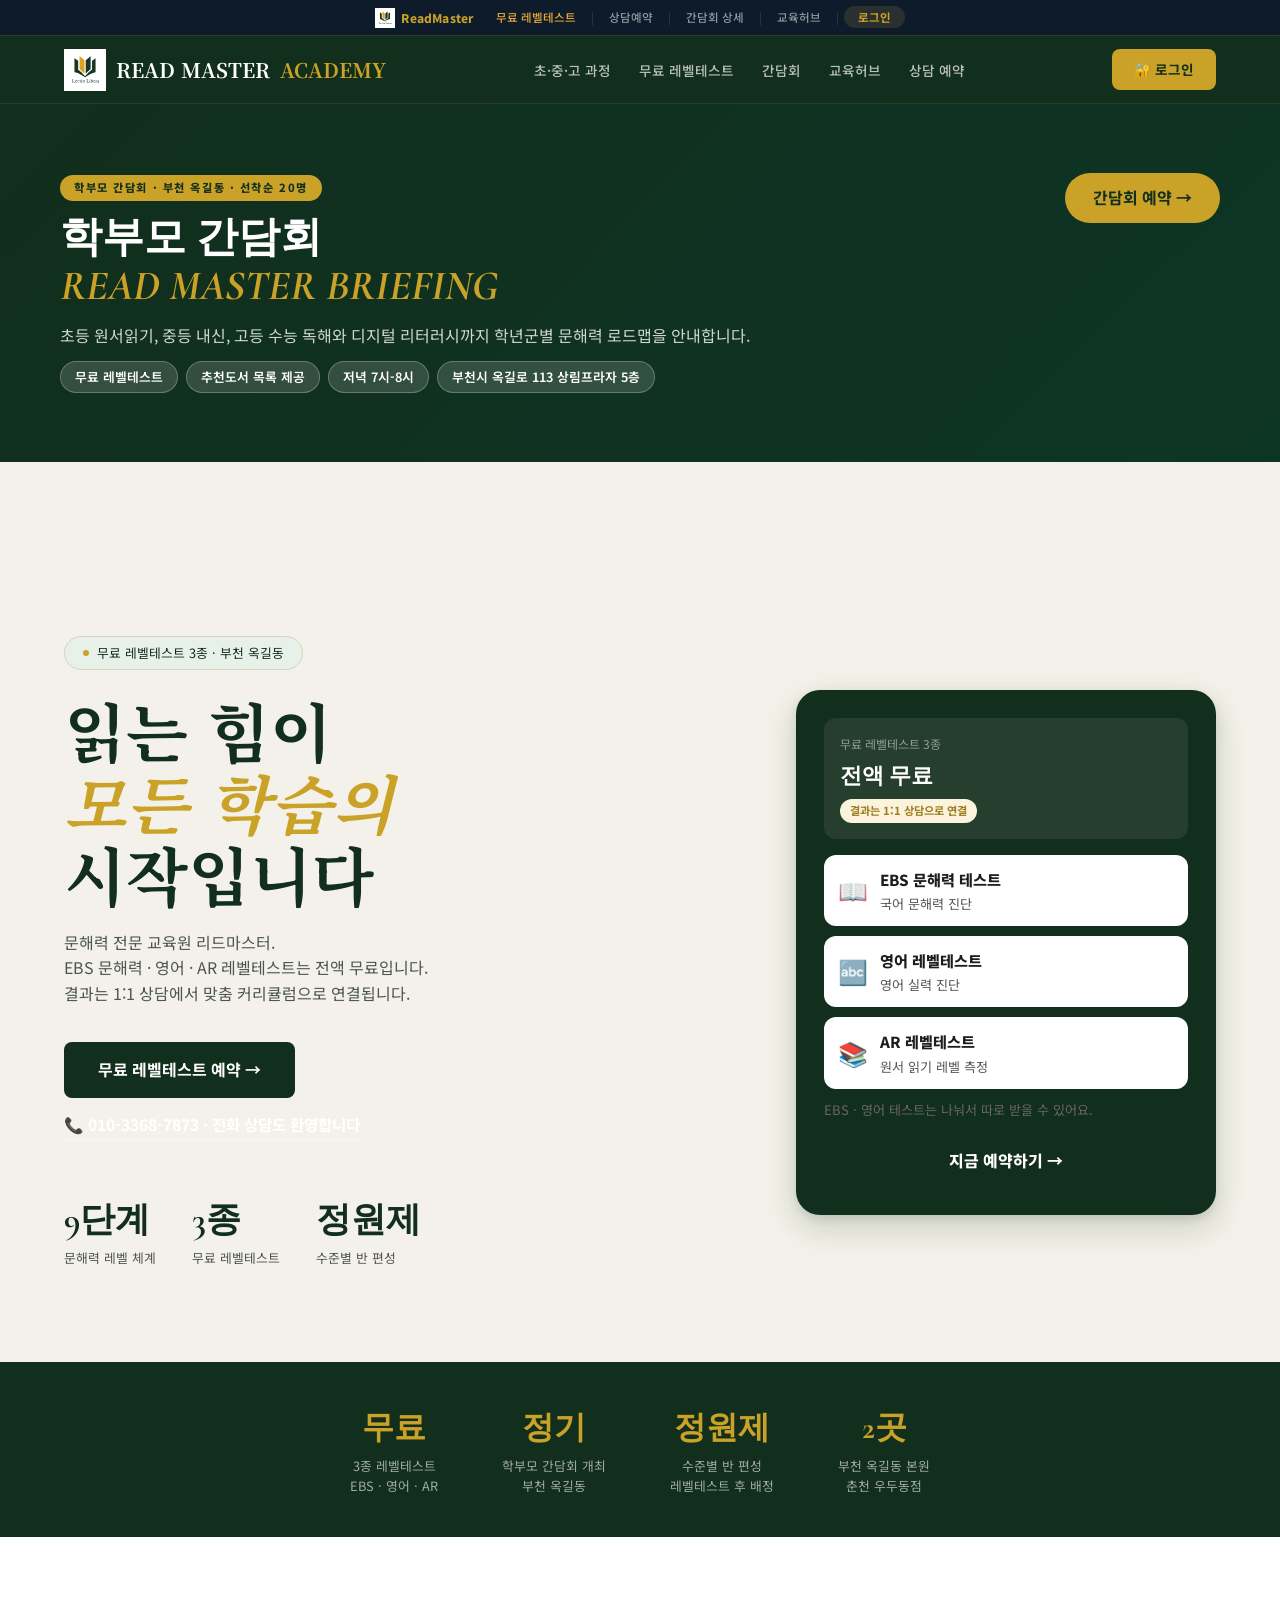
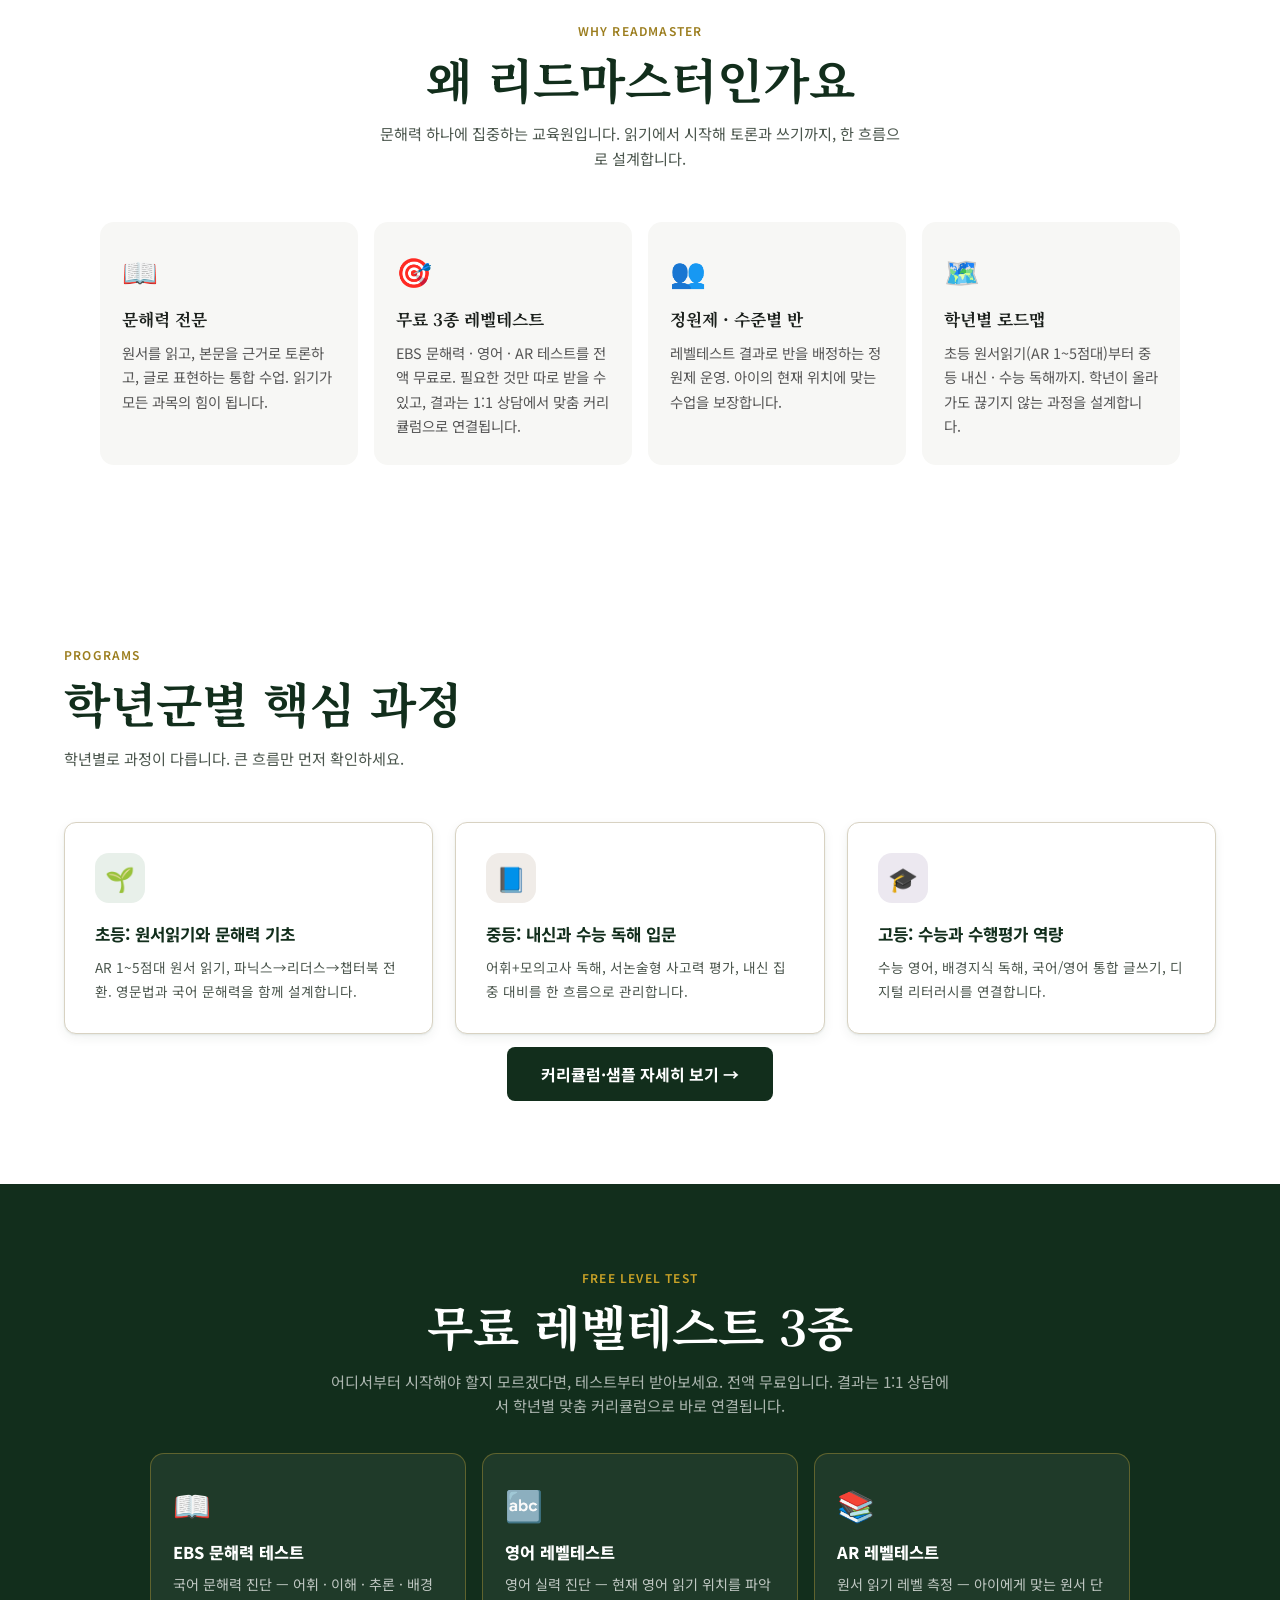
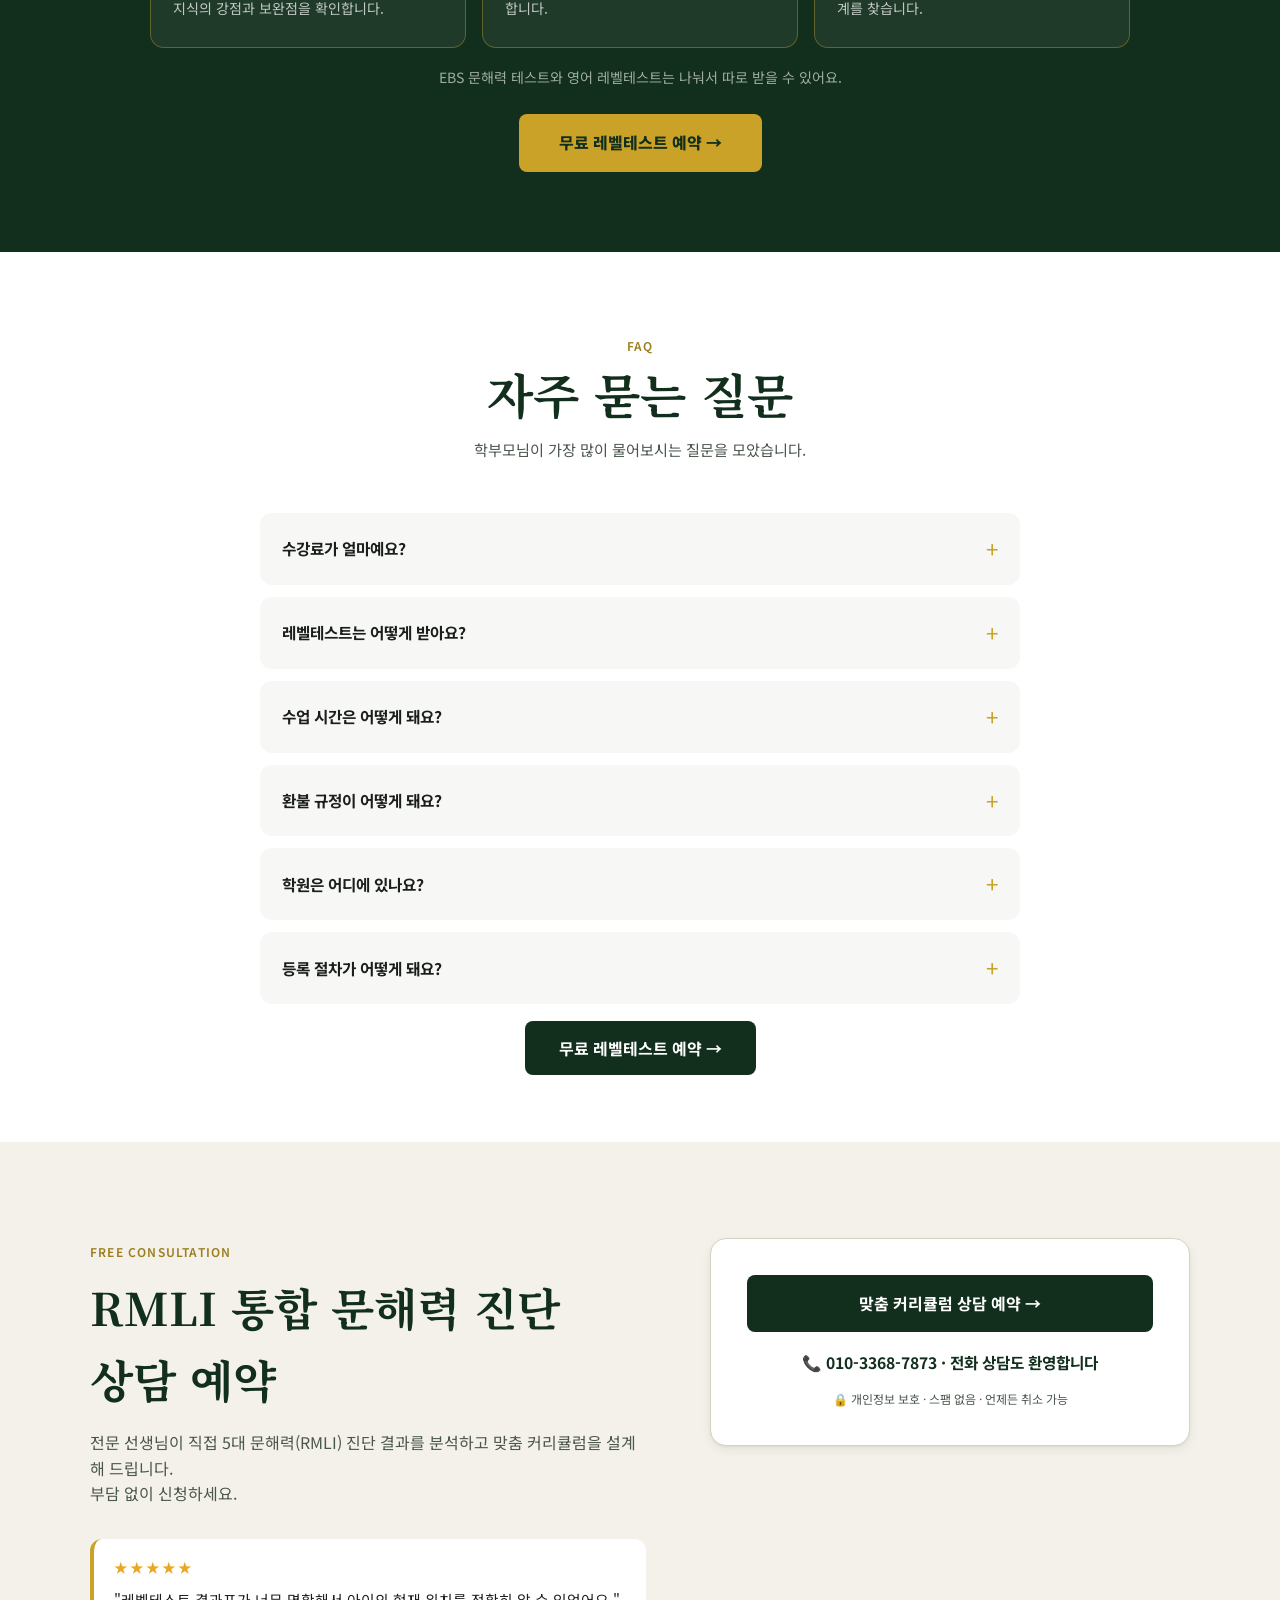
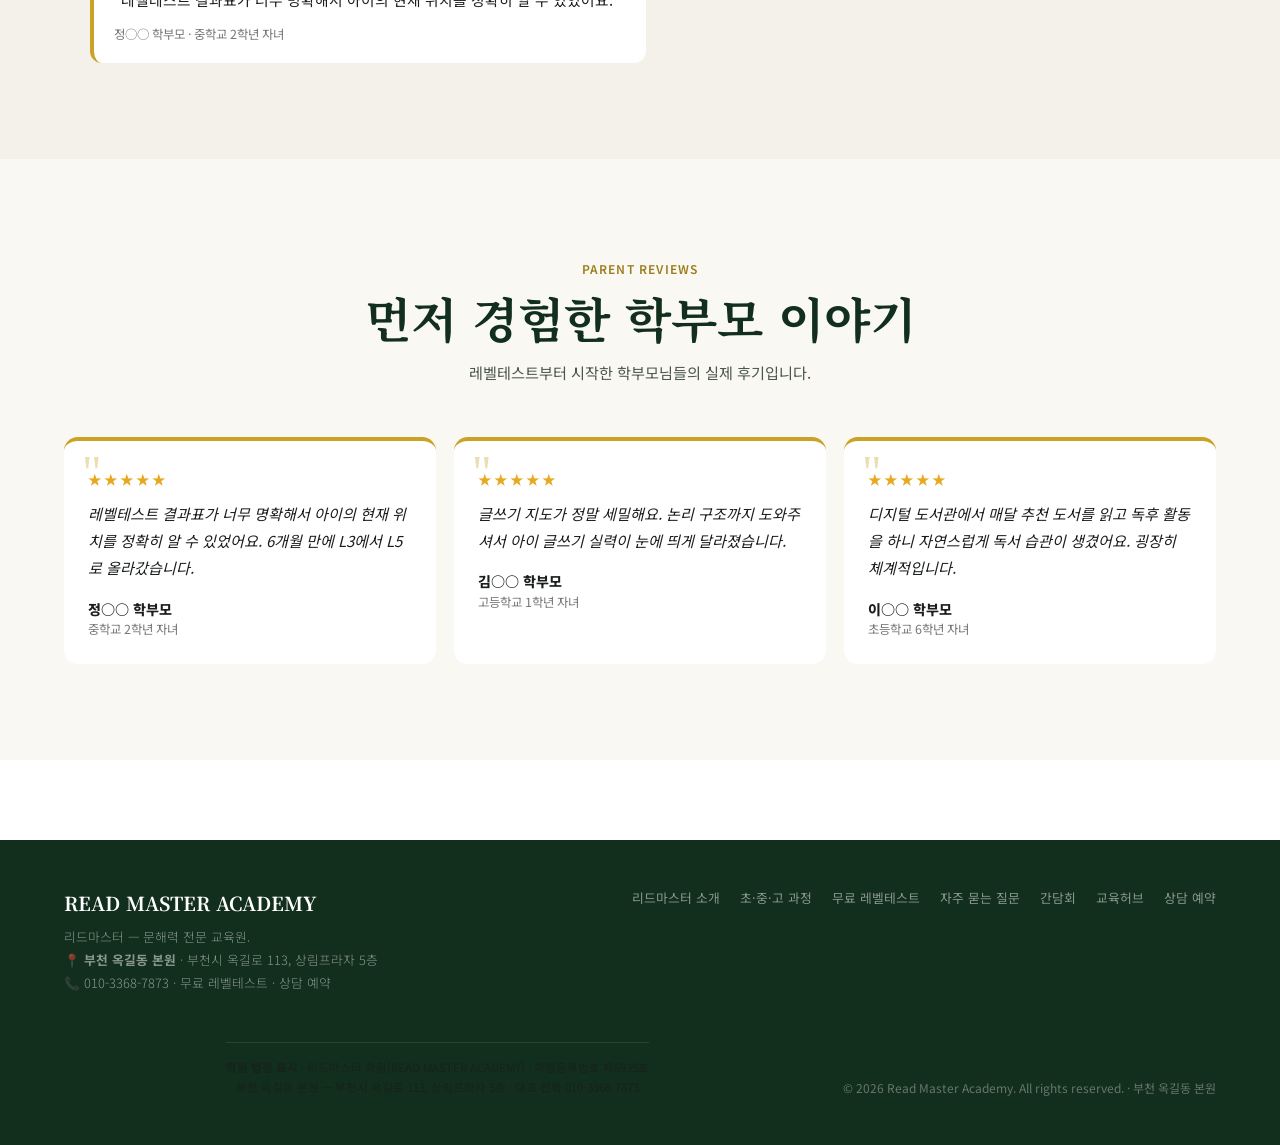
==== commit 6d73727c: "Replace the fake homepage booking with the official form. The homepage consult card only showed a su" ====
--- a/index.html
+++ b/index.html
@@ -3,7 +3,9 @@
 <head>
 <meta charset="UTF-8"/><meta name="viewport" content="width=device-width,initial-scale=1.0"/>
 <title>READ MASTER ACADEMY — 문해력 전문 교육원 · 부천 옥길동 본원 · 춘천 우두동점</title>
-<meta name="description" content="읽는 힘이 모든 학습의 시작입니다. LMS · 디지털 도서관 · 상담 예약."/>
+<meta name="description" content="문해력 전문 교육원 리드마스터. EBS 문해력·영어·AR 무료 레벨테스트 3종, 정원제 수준별 수업. 부천 옥길동 본원 상담 예약."/>
+<link rel="canonical" href="https://readmaster.moonlang.com/"/>
+<meta name="robots" content="noindex, follow"/>
 <link rel="manifest" href="manifest.json"/>
 <meta name="theme-color" content="#122E1C"/>
 <link rel="preconnect" href="https://fonts.googleapis.com"/>
@@ -142,7 +144,10 @@
 .radio-opt{display:flex;align-items:center;gap:8px;padding:10px 14px;border:1px solid var(--br);border-radius:var(--radius-sm);cursor:pointer;font-size:.82rem;color:var(--dim);transition:all .2s}
 .radio-opt:hover,.radio-opt.sel{border-color:var(--g);background:var(--g3);color:var(--g)}
 .btn-submit{width:100%;background:var(--g);color:var(--text-inverse);font-size:1rem;font-weight:700;border:none;border-radius:var(--radius-sm);padding:16px;cursor:pointer;transition:background .2s}
+a.btn-submit{display:block;text-align:center;text-decoration:none;box-sizing:border-box}
 .btn-submit:hover{background:var(--g2)}
+.booking-phone{display:block;text-align:center;margin-top:18px;color:var(--g);font-weight:700;font-size:.98rem;text-decoration:none}
+.booking-phone:hover{color:var(--gold)}
 .form-trust{text-align:center;font-size:.75rem;color:var(--dim);margin-top:14px}
 
 #testimonials{background:var(--iv2)}
@@ -229,6 +234,74 @@
 .auth-phone-form input{margin-bottom:0;font-size:.88rem;padding:12px 14px}
 .auth-phone-form .btn-submit{padding:12px;font-size:.88rem}
 
+/* ===== Professional redesign additions ===== */
+section{scroll-margin-top:70px}
+/* hero */
+.hero-phone{display:inline-block;margin:14px 0 0;color:#fff;font-weight:700;font-size:.98rem;text-decoration:none;border-bottom:1px solid rgba(255,255,255,.4);padding-bottom:2px}
+.hero-phone:hover{color:var(--gold)}
+.hc-tests{display:flex;flex-direction:column;gap:10px;margin-bottom:10px}
+.hc-test{display:flex;align-items:center;gap:12px;background:#fff;border:1px solid var(--border-soft);border-radius:12px;padding:12px 14px}
+.hc-test-ic{font-size:1.5rem}
+.hc-test-t{font-weight:800;color:var(--ink);font-size:.95rem}
+.hc-test-d{font-size:.82rem;color:#555;margin-top:2px}
+.hc-note{font-size:.82rem;color:#666;margin:0 0 14px}
+.hc-cta{display:block;text-align:center;background:var(--g);color:#fff;font-weight:800;border-radius:12px;padding:14px;text-decoration:none;font-size:1rem}
+.hc-cta:hover{background:#0e2316}
+/* why */
+#why{padding:80px 5vw;background:#fff}
+.sec-head.center{text-align:center}
+.sec-head.center .sec-desc{margin:0 auto}
+.why-grid{display:grid;grid-template-columns:repeat(4,1fr);gap:16px;max-width:1080px;margin:0 auto}
+.why-card{background:var(--bg-soft,#f7f7f5);border:1px solid var(--border-soft);border-radius:14px;padding:26px 22px}
+.why-card h3{font-size:1.05rem;margin:12px 0 8px;color:var(--ink)}
+.why-card p{font-size:.9rem;color:#555;line-height:1.7;margin:0}
+.why-icon{font-size:1.8rem}
+/* level-test 3 cards */
+#level-test .btn-g{background:var(--gold);color:#122E1C}
+#level-test .btn-g:hover{filter:brightness(1.08)}
+.lt-grid{display:grid;grid-template-columns:repeat(3,1fr);gap:16px;margin-bottom:18px;text-align:left}
+.lt-card{background:rgba(255,255,255,.06);border:1px solid rgba(212,175,55,.35);border-radius:14px;padding:26px 22px}
+.lt-ic{font-size:1.9rem;margin-bottom:10px}
+.lt-title{color:#fff;font-weight:800;font-size:1.02rem;margin-bottom:8px}
+.lt-desc{color:rgba(255,255,255,.72);font-size:.88rem;line-height:1.7}
+.lt-note{color:rgba(255,255,255,.6);font-size:.88rem;margin:0 0 26px}
+/* testimonials */
+.testi-card{position:relative;background:#fff;border:1px solid var(--border-soft);border-radius:14px;padding:28px 24px 24px;border-top:4px solid var(--gold)}
+.testi-card::before{content:'"';position:absolute;top:8px;left:18px;font-family:Georgia,serif;font-size:3rem;color:var(--gold);opacity:.35;line-height:1}
+.testi-card p{font-size:.94rem;line-height:1.8;color:var(--ink);margin:0 0 16px}
+.testi-author{display:flex;align-items:center;gap:10px}
+.testi-avatar{width:42px;height:42px;border-radius:50%;background:var(--g);color:#fff;font-weight:800;display:flex;align-items:center;justify-content:center;font-size:.85rem}
+.testi-name{font-weight:800;font-size:.88rem;color:var(--ink)}
+.testi-role{font-size:.78rem;color:#777}
+.testi-stars{color:#E8A820;font-size:.85rem;letter-spacing:2px;margin-bottom:10px}
+/* faq */
+#faq{padding:80px 5vw;background:#fff}
+.faq-list{max-width:760px;margin:0 auto;display:flex;flex-direction:column;gap:12px}
+.faq-item{background:var(--bg-soft,#f7f7f5);border:1px solid var(--border-soft);border-radius:12px;overflow:hidden}
+.faq-item summary{cursor:pointer;padding:18px 22px;font-weight:700;font-size:.98rem;color:var(--ink);list-style:none;display:flex;justify-content:space-between;align-items:center;gap:12px}
+.faq-item summary::-webkit-details-marker{display:none}
+.faq-item summary::after{content:'+';font-size:1.4rem;color:var(--gold);font-weight:400;flex-shrink:0}
+.faq-item[open] summary::after{content:'−'}
+.faq-a{padding:0 22px 20px;font-size:.9rem;line-height:1.8;color:#555}
+/* booking mini quote */
+.bk-quote{margin-top:26px;background:#fff;border:1px solid var(--border-soft);border-left:4px solid var(--gold);border-radius:12px;padding:18px 20px;box-shadow:var(--shadow)}
+.bk-quote-stars{color:#E8A820;font-size:.85rem;letter-spacing:2px;margin-bottom:8px}
+.bk-quote p{color:var(--ink);font-size:.92rem;line-height:1.7;margin:0 0 8px}
+.bk-quote span{color:#777;font-size:.78rem}
+/* sticky cta */
+#sticky-cta{display:none}
+@media(max-width:768px){
+  .why-grid{grid-template-columns:1fr 1fr;gap:12px}
+  .lt-grid{grid-template-columns:1fr;gap:12px}
+  #sticky-cta{display:block;position:fixed;left:0;right:0;bottom:0;z-index:300;padding:10px 14px calc(10px + env(safe-area-inset-bottom));background:rgba(255,255,255,.97);border-top:1px solid var(--border-soft);box-shadow:0 -4px 20px rgba(0,0,0,.12);transition:transform .3s ease}
+  #sticky-cta.hidden{transform:translateY(120%)}
+  #sticky-cta a{display:block;text-align:center;background:var(--g);color:#fff;font-weight:800;border-radius:12px;padding:15px;font-size:1rem;text-decoration:none}
+  body{padding-bottom:76px}
+}
+@media(max-width:480px){
+  .why-grid{grid-template-columns:1fr}
+}
+
 
 </style>
 </head>
@@ -239,11 +312,11 @@
   <span class="eco-brand"><img src="assets/readmaster-logo.svg" alt="" aria-hidden="true">ReadMaster</span>
   <!-- Guest state (default) -->
   <span id="ecoGuest">
-    <a href="#level-test" style="color:#E8A838" data-cta="index-cta-01">무료 레벨테스트</a>
+    <a href="#level-test" style="color:#E8A838">무료 레벨테스트</a>
     <span class="eco-sep">|</span>
-    <a href="#booking" data-cta="index-cta-02">상담예약</a>
+    <a href="#booking">상담예약</a>
     <span class="eco-sep">|</span>
-    <a href="briefing.html" data-cta="index-cta-03">간담회 상세</a>
+    <a href="briefing.html">간담회 상세</a>
     <span class="eco-sep">|</span>
     <a href="okgil.html">교육허브</a>
     <span class="eco-sep">|</span>
@@ -299,11 +372,11 @@
   </a>
   <ul class="nav-links">
     <li><a href="#programs">초·중·고 과정</a></li>
-    <li><a href="#level-test" data-cta="index-cta-04">무료 레벨테스트</a></li>
+    <li><a href="#level-test">무료 레벨테스트</a></li>
     <li id="academyNavItem" hidden><a href="#academy-os">Academy OS</a></li>
-    <li><a href="briefing.html" data-cta="index-cta-05">간담회</a></li>
+    <li><a href="briefing.html">간담회</a></li>
     <li><a href="okgil.html">교육허브</a></li>
-    <li><a href="#booking" data-cta="index-cta-06">상담 예약</a></li>
+    <li><a href="#booking">상담 예약</a></li>
   </ul>
   <button class="nav-hamburger" aria-label="메뉴">
     <span></span><span></span><span></span>
@@ -325,7 +398,7 @@
       <div class="sl-body">
         <div class="sl-left">
           <span class="sl-label sl-1-label">학부모 간담회 · 부천 옥길동 · 선착순 20명</span>
-          <div class="sl-heading">7월 15일(수)<br/><em style="font-style:italic;color:var(--gold)">READ MASTER BRIEFING</em></div>
+          <div class="sl-heading">학부모 간담회<br/><em style="font-style:italic;color:var(--gold)">READ MASTER BRIEFING</em></div>
           <p class="sl-sub">초등 원서읽기, 중등 내신, 고등 수능 독해와 디지털 리터러시까지 학년군별 문해력 로드맵을 안내합니다.</p>
           <div class="sl-chips">
             <span class="sl-chip sl-chip-green">무료 레벨테스트</span>
@@ -335,7 +408,7 @@
           </div>
         </div>
         <div class="sl-right">
-          <a href="briefing.html#reservation" class="sl-pill sl-pill-gold" style="font-size:1rem;padding:12px 28px" data-cta="index-cta-07">간담회 예약 →</a>
+          <a href="briefing.html#reservation" class="sl-pill sl-pill-gold" style="font-size:1rem;padding:12px 28px">간담회 예약 →</a>
         </div>
       </div>
     </div>
@@ -347,62 +420,89 @@
 <section id="hero">
   <div class="hero-inner">
     <div>
-      <div class="hero-badge"><span class="dot"></span>부천 옥길동 학부모 간담회 2026.7.15 저녁 7시-8시</div>
+      <div class="hero-badge"><span class="dot"></span>무료 레벨테스트 3종 · 부천 옥길동</div>
       <h1 class="hero-title">읽는 힘이<br/><em>모든 학습의</em><br/>시작입니다</h1>
-      <p class="hero-sub">The power to read, understand, and create the future.<br/>맞춤 커리큘럼 · 수능 독서 전문 교육</p>
+      <p class="hero-sub">문해력 전문 교육원 리드마스터.<br/>EBS 문해력 · 영어 · AR 레벨테스트는 전액 무료입니다.<br/>결과는 1:1 상담에서 맞춤 커리큘럼으로 연결됩니다.</p>
       <div class="hero-btns">
-        <a href="#booking" class="btn-g" data-cta="index-cta-08">무료 레벨 테스트 예약 →</a>
-        <a href="curriculum.html" class="btn-out" data-cta="index-cta-09">전체 커리큘럼 보기</a>
+        <a href="#booking" class="btn-g">무료 레벨테스트 예약 →</a>
       </div>
+      <a href="tel:01033687873" class="hero-phone">📞 010-3368-7873 · 전화 상담도 환영합니다</a>
       <div class="hero-stats">
         <div class="stat"><div class="stat-num">9단계</div><div class="stat-lbl">문해력 레벨 체계</div></div>
-        <div class="stat"><div class="stat-num">4대</div><div class="stat-lbl">통합 프로그램</div></div>
-        <div class="stat"><div class="stat-num">2개</div><div class="stat-lbl">프랜차이즈 지점</div></div>
+        <div class="stat"><div class="stat-num">3종</div><div class="stat-lbl">무료 레벨테스트</div></div>
+        <div class="stat"><div class="stat-num">정원제</div><div class="stat-lbl">수준별 반 편성</div></div>
       </div>
     </div>
     <div class="hero-card">
       <div class="hc-top">
-        <div class="hc-label">학생 문해력 레벨</div>
-        <div class="hc-val">L6 · 고급 독해</div>
-        <span class="hc-badge">▲ 2단계 성장</span>
+        <div class="hc-label">무료 레벨테스트 3종</div>
+        <div class="hc-val">전액 무료</div>
+        <span class="hc-badge">결과는 1:1 상담으로 연결</span>
       </div>
-      <div class="hc-row">
-        <div class="hc-mini"><div class="hc-mini-lbl">이번 달 독서량</div><div class="hc-mini-val">4권</div></div>
-        <div class="hc-mini"><div class="hc-mini-lbl">과제 완료율</div><div class="hc-mini-val">92%</div></div>
+      <div class="hc-tests">
+        <div class="hc-test"><span class="hc-test-ic">📖</span><div><div class="hc-test-t">EBS 문해력 테스트</div><div class="hc-test-d">국어 문해력 진단</div></div></div>
+        <div class="hc-test"><span class="hc-test-ic">🔤</span><div><div class="hc-test-t">영어 레벨테스트</div><div class="hc-test-d">영어 실력 진단</div></div></div>
+        <div class="hc-test"><span class="hc-test-ic">📚</span><div><div class="hc-test-t">AR 레벨테스트</div><div class="hc-test-d">원서 읽기 레벨 측정</div></div></div>
       </div>
-      <div class="hc-progress">
-        <div class="hcp-row">비문학 독해<div class="hcp-bar"><div class="hcp-fill" style="width:82%"></div></div>82</div>
-        <div class="hcp-row">어휘·배경지식<div class="hcp-bar"><div class="hcp-fill" style="width:76%"></div></div>76</div>
-        <div class="hcp-row">논리·추론<div class="hcp-bar"><div class="hcp-fill" style="width:68%"></div></div>68</div>
-        <div class="hcp-row">표현·글쓰기<div class="hcp-bar"><div class="hcp-fill" style="width:71%"></div></div>71</div>
-      </div>
+      <p class="hc-note">EBS · 영어 테스트는 나눠서 따로 받을 수 있어요.</p>
+      <a href="#booking" class="hc-cta">지금 예약하기 →</a>
     </div>
   </div>
 </section>
 
 <div id="trust">
-  <div class="trust-item"><div class="trust-num">7.15</div><div class="trust-lbl">부천 옥길동 학부모 간담회<br>저녁 7시-8시</div></div>
-  <div class="trust-item"><div class="trust-num">2026.7.20</div><div class="trust-lbl">부천 옥길동 본점 개원</div></div>
-  <div class="trust-item"><div class="trust-num">4대</div><div class="trust-lbl">통합 커리큘럼 프로그램</div></div>
-  <div class="trust-item"><div class="trust-num">글쓰기 지도</div><div class="trust-lbl">교사 관리 루틴</div></div>
+  <div class="trust-item"><div class="trust-num">무료</div><div class="trust-lbl">3종 레벨테스트<br/>EBS · 영어 · AR</div></div>
+  <div class="trust-item"><div class="trust-num">정기</div><div class="trust-lbl">학부모 간담회 개최<br/>부천 옥길동</div></div>
+  <div class="trust-item"><div class="trust-num">정원제</div><div class="trust-lbl">수준별 반 편성<br/>레벨테스트 후 배정</div></div>
+  <div class="trust-item"><div class="trust-num">2곳</div><div class="trust-lbl">부천 옥길동 본원<br/>춘천 우두동점</div></div>
 </div>
+
+<section id="why">
+  <div class="sec-head center reveal">
+    <span class="tag">Why ReadMaster</span>
+    <h2 class="sec-title">왜 리드마스터인가요</h2>
+    <p class="sec-desc">문해력 하나에 집중하는 교육원입니다. 읽기에서 시작해 토론과 쓰기까지, 한 흐름으로 설계합니다.</p>
+  </div>
+  <div class="why-grid">
+    <article class="why-card reveal">
+      <div class="why-icon">📖</div>
+      <h3>문해력 전문</h3>
+      <p>원서를 읽고, 본문을 근거로 토론하고, 글로 표현하는 통합 수업. 읽기가 모든 과목의 힘이 됩니다.</p>
+    </article>
+    <article class="why-card reveal">
+      <div class="why-icon">🎯</div>
+      <h3>무료 3종 레벨테스트</h3>
+      <p>EBS 문해력 · 영어 · AR 테스트를 전액 무료로. 필요한 것만 따로 받을 수 있고, 결과는 1:1 상담에서 맞춤 커리큘럼으로 연결됩니다.</p>
+    </article>
+    <article class="why-card reveal">
+      <div class="why-icon">👥</div>
+      <h3>정원제 · 수준별 반</h3>
+      <p>레벨테스트 결과로 반을 배정하는 정원제 운영. 아이의 현재 위치에 맞는 수업을 보장합니다.</p>
+    </article>
+    <article class="why-card reveal">
+      <div class="why-icon">🗺️</div>
+      <h3>학년별 로드맵</h3>
+      <p>초등 원서읽기(AR 1~5점대)부터 중등 내신 · 수능 독해까지. 학년이 올라가도 끊기지 않는 과정을 설계합니다.</p>
+    </article>
+  </div>
+</section>
 
 <section id="programs">
   <div class="sec-head reveal">
     <span class="tag">Programs</span>
     <h2 class="sec-title">학년군별 핵심 과정</h2>
-    <p class="sec-desc">메인에서는 선택에 필요한 큰 흐름만 보여주고, 세부 커리큘럼과 샘플 자료는 하위페이지에서 확인합니다.</p>
+    <p class="sec-desc">학년별로 과정이 다릅니다. 큰 흐름만 먼저 확인하세요.</p>
   </div>
   <div class="mod-grid">
     <article class="mod-card reveal">
       <div class="mod-icon" style="background:#E8F0EA">🌱</div>
       <div class="mod-title">초등: 원서읽기와 문해력 기초</div>
-      <div class="mod-desc">문해력, 파닉스, 리더스, 챕터북 전환, 국어논술과 영문법을 함께 설계합니다.</div>
+      <div class="mod-desc">AR 1~5점대 원서 읽기, 파닉스→리더스→챕터북 전환. 영문법과 국어 문해력을 함께 설계합니다.</div>
     </article>
     <article class="mod-card reveal">
       <div class="mod-icon" style="background:#f0ece8">📘</div>
       <div class="mod-title">중등: 내신과 수능 독해 입문</div>
-      <div class="mod-desc">학교별 시험대비, 비문학 독해, 토론, 쓰기 루틴을 한 흐름으로 관리합니다.</div>
+      <div class="mod-desc">어휘+모의고사 독해, 서논술형 사고력 평가, 내신 집중 대비를 한 흐름으로 관리합니다.</div>
     </article>
     <article class="mod-card reveal">
       <div class="mod-icon" style="background:#ece8f0">🎓</div>
@@ -411,46 +511,7 @@
     </article>
   </div>
   <div style="text-align:center;margin-top:28px">
-    <a href="briefing-curriculum.html" class="btn-g" data-cta="index-cta-10">커리큘럼·샘플 자세히 보기 →</a>
-  </div>
-</section>
-<section id="details">
-  <div class="sec-head reveal">
-    <span class="tag">More Details</span>
-    <h2 class="sec-title">자세한 정보는 하위페이지에서 확인하세요</h2>
-    <p class="sec-desc">메인 페이지는 예약과 핵심 이해에 집중하고, 긴 자료는 목적별 페이지로 나누었습니다.</p>
-  </div>
-  <div class="mod-grid">
-    <article class="mod-card reveal">
-      <div class="mod-title">간담회 안내</div>
-      <div class="mod-desc">7월 15일(수) 저녁 7시-8시 학부모 간담회, 무료 레벨테스트, 추천도서 제공 안내를 확인합니다.</div>
-      <div class="mod-pills"><a class="pill" href="briefing.html" data-cta="index-cta-11">간담회 페이지</a></div>
-    </article>
-    <article class="mod-card reveal">
-      <div class="mod-title">상세 커리큘럼</div>
-      <div class="mod-desc">초·중·고 과정과 학년별 논술 샘플 다운로드를 모았습니다.</div>
-      <div class="mod-pills"><a class="pill" href="briefing-curriculum.html" data-cta="index-cta-12">상세 자료 보기</a></div>
-    </article>
-    <article class="mod-card reveal">
-      <div class="mod-title">표준 커리큘럼 문서</div>
-      <div class="mod-desc">프레임워크와 운영 기준을 길게 확인해야 하는 분을 위한 문서형 페이지입니다.</div>
-      <div class="mod-pills"><a class="pill" href="curriculum.html" data-cta="index-cta-13">문서 보기</a></div>
-    </article>
-    <article class="mod-card reveal">
-      <div class="mod-title">학습 플랫폼 저장소</div>
-      <div class="mod-desc">학생 학습 플랫폼의 원천 저장소를 확인합니다.</div>
-      <div class="mod-pills"><a class="pill" href="https://github.com/Reasonofmoon/readmaster-study-platform.git" target="_blank" rel="noopener" data-cta="index-cta-14">GitHub 보기</a></div>
-    </article>
-    <article class="mod-card reveal">
-      <div class="mod-title">성적표 생성 앱</div>
-      <div class="mod-desc">상담과 학습 관리에 활용할 성적표 생성 도구의 원천 저장소입니다.</div>
-      <div class="mod-pills"><a class="pill" href="https://github.com/Reasonofmoon/grade-report-generator.git" target="_blank" rel="noopener" data-cta="index-cta-15">GitHub 보기</a></div>
-    </article>
-    <article class="mod-card reveal">
-      <div class="mod-title">Voca Monster</div>
-      <div class="mod-desc">영어 지문에서 어려운 어휘를 찾고, 단어 학습지까지 만드는 AI 어휘 학습 도구입니다.</div>
-      <div class="mod-pills"><a class="pill" href="https://reasonofmoon.github.io/voca-monster" target="_blank" rel="noopener" data-cta="index-cta-16">학습 도구 열기</a></div>
-    </article>
+    <a href="briefing-curriculum.html" class="btn-g">커리큘럼·샘플 자세히 보기 →</a>
   </div>
 </section>
 <section id="academy-os" hidden>
@@ -469,75 +530,110 @@
       <div class="mod-title">학부모 공개 동선</div>
       <div class="mod-desc">처음 방문한 학부모가 설명을 읽고, 테스트와 상담 예약으로 이동하는 경로입니다.</div>
       <div class="mod-pills">
-        <a class="pill pill-gold" href="https://readmaster-franchise.vercel.app/book" target="_blank" rel="noopener" data-cta="index-cta-17">상담 예약</a>
-        <a class="pill" href="https://readmaster-franchise.vercel.app/rmli-test-v2" target="_blank" rel="noopener" data-cta="index-cta-18">문해력 테스트</a>
-        <a class="pill" href="https://readmaster-franchise.vercel.app/curriculum" target="_blank" rel="noopener" data-cta="index-cta-19">커리큘럼</a>
-        <a class="pill" href="https://readmaster-franchise.vercel.app/parent" target="_blank" rel="noopener" data-cta="index-cta-20">학부모 포털</a>
-        <a class="pill" href="https://knot-ebon.vercel.app/" target="_blank" rel="noopener" data-cta="index-cta-21">학습 노트</a>
+        <a class="pill pill-gold" href="https://readmaster-franchise.vercel.app/book" target="_blank" rel="noopener">상담 예약</a>
+        <a class="pill" href="https://readmaster-franchise.vercel.app/rmli-test-v2" target="_blank" rel="noopener">문해력 테스트</a>
+        <a class="pill" href="https://readmaster-franchise.vercel.app/curriculum" target="_blank" rel="noopener">커리큘럼</a>
+        <a class="pill" href="https://readmaster-franchise.vercel.app/parent" target="_blank" rel="noopener">학부모 포털</a>
+        <a class="pill" href="https://knot-ebon.vercel.app/" target="_blank" rel="noopener">학습 노트</a>
       </div>
-      <a class="hub-primary" href="https://readmaster-franchise.vercel.app/book" target="_blank" rel="noopener" data-cta="index-cta-22">상담 예약으로 이동</a>
+      <a class="hub-primary" href="https://readmaster-franchise.vercel.app/book" target="_blank" rel="noopener">상담 예약으로 이동</a>
     </article>
     <article class="mod-card hub-card">
       <div class="mod-title">원장·교사 운영 동선</div>
       <div class="mod-desc">등록 이후 학생, 출결, 과제, 도서관, 수납, 리포트를 한 도메인에서 관리합니다.</div>
       <div class="mod-pills">
-        <a class="pill pill-gold" href="https://readmaster-franchise.vercel.app/academy-os" target="_blank" rel="noopener" data-cta="index-cta-23">운영 대시보드</a>
-        <a class="pill" href="https://readmaster-franchise.vercel.app/student-register" target="_blank" rel="noopener" data-cta="index-cta-24">학생 관리</a>
-        <a class="pill" href="https://readmaster-franchise.vercel.app/attendance" target="_blank" rel="noopener" data-cta="index-cta-25">출결 관리</a>
-        <a class="pill" href="https://readmaster-franchise.vercel.app/workbook" target="_blank" rel="noopener" data-cta="index-cta-26">과제·워크북</a>
-        <a class="pill" href="https://readmaster-franchise.vercel.app/library" target="_blank" rel="noopener" data-cta="index-cta-27">도서관</a>
-        <a class="pill" href="https://readmaster-franchise.vercel.app/payment" target="_blank" rel="noopener" data-cta="index-cta-28">수납 관리</a>
-        <a class="pill" href="https://readmaster-franchise.vercel.app/report" target="_blank" rel="noopener" data-cta="index-cta-29">리포트</a>
-        <a class="pill" href="https://github.com/Reasonofmoon/academy-assessment.git" target="_blank" rel="noopener" data-cta="index-cta-30">영어 학력 진단</a>
-        <a class="pill" href="https://github.com/Reasonofmoon/csat-question-eval.git" target="_blank" rel="noopener" data-cta="index-cta-31">수능 문항 분석</a>
-        <a class="pill" href="https://readmaster-franchise.vercel.app/settings" target="_blank" rel="noopener" data-cta="index-cta-32">설정</a>
+        <a class="pill pill-gold" href="https://readmaster-franchise.vercel.app/academy-os" target="_blank" rel="noopener">운영 대시보드</a>
+        <a class="pill" href="https://readmaster-franchise.vercel.app/student-register" target="_blank" rel="noopener">학생 관리</a>
+        <a class="pill" href="https://readmaster-franchise.vercel.app/attendance" target="_blank" rel="noopener">출결 관리</a>
+        <a class="pill" href="https://readmaster-franchise.vercel.app/workbook" target="_blank" rel="noopener">과제·워크북</a>
+        <a class="pill" href="https://readmaster-franchise.vercel.app/library" target="_blank" rel="noopener">도서관</a>
+        <a class="pill" href="https://readmaster-franchise.vercel.app/payment" target="_blank" rel="noopener">수납 관리</a>
+        <a class="pill" href="https://readmaster-franchise.vercel.app/report" target="_blank" rel="noopener">리포트</a>
+        <a class="pill" href="https://github.com/Reasonofmoon/academy-assessment.git" target="_blank" rel="noopener">영어 학력 진단</a>
+        <a class="pill" href="https://github.com/Reasonofmoon/csat-question-eval.git" target="_blank" rel="noopener">수능 문항 분석</a>
+        <a class="pill" href="https://readmaster-franchise.vercel.app/settings" target="_blank" rel="noopener">설정</a>
       </div>
-      <a class="hub-primary" href="https://readmaster-franchise.vercel.app/academy-os" target="_blank" rel="noopener" data-cta="index-cta-33">운영 대시보드 열기</a>
+      <a class="hub-primary" href="https://readmaster-franchise.vercel.app/academy-os" target="_blank" rel="noopener">운영 대시보드 열기</a>
     </article>
     <article class="mod-card hub-card">
       <div class="mod-title">관리자·개발자 동선</div>
       <div class="mod-desc">초기 설정과 원천 저장소를 분리해, 운영자와 개발자가 같은 구조를 공유합니다.</div>
       <div class="mod-pills">
-        <a class="pill" href="https://readmaster-franchise.vercel.app/setup-admin" target="_blank" rel="noopener" data-cta="index-cta-34">초기 설정</a>
-        <a class="pill pill-gold" href="https://github.com/Reasonofmoon/readmaster-hq.git" target="_blank" rel="noopener" data-cta="index-cta-35">GitHub</a>
-        <a class="pill" href="https://github.com/Reasonofmoon/readmaster-study-platform.git" target="_blank" rel="noopener" data-cta="index-cta-36">학습 플랫폼</a>
-        <a class="pill" href="https://github.com/Reasonofmoon/knot.git" target="_blank" rel="noopener" data-cta="index-cta-37">Knot</a>
-        <a class="pill" href="https://github.com/Reasonofmoon/voca-monster.git" target="_blank" rel="noopener" data-cta="index-cta-38">Voca Monster</a>
-        <a class="pill" href="https://github.com/Reasonofmoon/grade-report-generator.git" target="_blank" rel="noopener" data-cta="index-cta-39">성적 리포트 생성기</a>
-        <a class="pill" href="https://github.com/Reasonofmoon/academy-assessment.git" target="_blank" rel="noopener" data-cta="index-cta-40">영어 학력 진단</a>
-        <a class="pill" href="https://github.com/Reasonofmoon/csat-question-eval.git" target="_blank" rel="noopener" data-cta="index-cta-41">수능 문항 분석</a>
+        <a class="pill" href="https://readmaster-franchise.vercel.app/setup-admin" target="_blank" rel="noopener">초기 설정</a>
+        <a class="pill pill-gold" href="https://github.com/Reasonofmoon/readmaster-hq.git" target="_blank" rel="noopener">GitHub</a>
+        <a class="pill" href="https://github.com/Reasonofmoon/readmaster-study-platform.git" target="_blank" rel="noopener">학습 플랫폼</a>
+        <a class="pill" href="https://github.com/Reasonofmoon/knot.git" target="_blank" rel="noopener">Knot</a>
+        <a class="pill" href="https://github.com/Reasonofmoon/voca-monster.git" target="_blank" rel="noopener">Voca Monster</a>
+        <a class="pill" href="https://github.com/Reasonofmoon/grade-report-generator.git" target="_blank" rel="noopener">성적 리포트 생성기</a>
+        <a class="pill" href="https://github.com/Reasonofmoon/academy-assessment.git" target="_blank" rel="noopener">영어 학력 진단</a>
+        <a class="pill" href="https://github.com/Reasonofmoon/csat-question-eval.git" target="_blank" rel="noopener">수능 문항 분석</a>
       </div>
-      <a class="hub-primary" href="https://github.com/Reasonofmoon/readmaster-hq.git" target="_blank" rel="noopener" data-cta="index-cta-42">readmaster-hq 보기</a>
+      <a class="hub-primary" href="https://github.com/Reasonofmoon/readmaster-hq.git" target="_blank" rel="noopener">readmaster-hq 보기</a>
     </article>
   </div>
 </section>
 <section id="level-test" style="background:var(--g);padding:80px 5vw">
   <div style="max-width:980px;margin:0 auto;text-align:center">
-    <div class="sec-head reveal" style="margin-bottom:32px">
+    <div class="sec-head center reveal" style="margin-bottom:36px">
       <span class="tag" style="color:var(--gold)">Free Level Test</span>
-      <h2 class="sec-title" style="color:#fff">무료 문해력 레벨테스트</h2>
-      <p class="sec-desc" style="color:rgba(255,255,255,.65);max-width:620px">간담회 참석 학생에게 무료 레벨테스트와 추천도서 목록을 제공합니다. 결과는 상담에서 학년군별 커리큘럼으로 바로 연결합니다.</p>
+      <h2 class="sec-title" style="color:#fff">무료 레벨테스트 3종</h2>
+      <p class="sec-desc" style="color:rgba(255,255,255,.65);max-width:620px">어디서부터 시작해야 할지 모르겠다면, 테스트부터 받아보세요. 전액 무료입니다. 결과는 1:1 상담에서 학년별 맞춤 커리큘럼으로 바로 연결됩니다.</p>
     </div>
-    <div class="mod-grid" style="text-align:left;margin-bottom:28px">
-      <article class="mod-card reveal">
-        <div class="mod-title">현재 독해 위치 확인</div>
-        <div class="mod-desc">어휘, 이해, 추론, 배경지식의 강점과 보완점을 빠르게 봅니다.</div>
+    <div class="lt-grid">
+      <article class="lt-card reveal">
+        <div class="lt-ic">📖</div>
+        <div class="lt-title">EBS 문해력 테스트</div>
+        <div class="lt-desc">국어 문해력 진단 — 어휘 · 이해 · 추론 · 배경지식의 강점과 보완점을 확인합니다.</div>
       </article>
-      <article class="mod-card reveal">
-        <div class="mod-title">학년별 추천도서</div>
-        <div class="mod-desc">검사 결과에 맞춰 지금 읽을 책과 다음 단계 책을 안내합니다.</div>
+      <article class="lt-card reveal">
+        <div class="lt-ic">🔤</div>
+        <div class="lt-title">영어 레벨테스트</div>
+        <div class="lt-desc">영어 실력 진단 — 현재 영어 읽기 위치를 파악합니다.</div>
       </article>
-      <article class="mod-card reveal">
-        <div class="mod-title">상담 예약 연결</div>
-        <div class="mod-desc">초등·중등·고등 과정 중 어떤 루트가 맞는지 상담에서 정리합니다.</div>
-      </article>
-      <article class="mod-card reveal">
-        <div class="mod-title">영어 능력테스트</div>
-        <div class="mod-desc">IRT 기반 영어 독해 능력 진단 프로토타입입니다. CEFR A1-C1 기준으로 독해 위치를 확인합니다.</div>
-        <div class="mod-pills"><a class="pill" href="https://github.com/Reasonofmoon/IRT-READING-LEVEL-TEST.git" target="_blank" rel="noopener" data-cta="index-cta-43">테스트 저장소</a></div>
+      <article class="lt-card reveal">
+        <div class="lt-ic">📚</div>
+        <div class="lt-title">AR 레벨테스트</div>
+        <div class="lt-desc">원서 읽기 레벨 측정 — 아이에게 맞는 원서 단계를 찾습니다.</div>
       </article>
     </div>
-    <a href="#booking" class="btn-g" style="font-size:1rem;padding:16px 40px;display:inline-block;font-weight:800" data-cta="index-cta-44">무료 레벨테스트 예약 →</a>
+    <p class="lt-note reveal">EBS 문해력 테스트와 영어 레벨테스트는 나눠서 따로 받을 수 있어요.</p>
+    <a href="#booking" class="btn-g" style="font-size:1rem;padding:16px 40px;display:inline-block;font-weight:800">무료 레벨테스트 예약 →</a>
+  </div>
+</section>
+<section id="faq">
+  <div class="sec-head center reveal">
+    <span class="tag">FAQ</span>
+    <h2 class="sec-title">자주 묻는 질문</h2>
+    <p class="sec-desc">학부모님이 가장 많이 물어보시는 질문을 모았습니다.</p>
+  </div>
+  <div class="faq-list">
+    <details class="faq-item reveal">
+      <summary>수강료가 얼마예요?</summary>
+      <div class="faq-a">수강료는 월 총교습시간에 따라 공시되어 있습니다. 초등 월 15.6만~39만원, 중등 월 27만~40만원, 고등 월 31만~56만원 범위예요. 아이의 과정에 맞는 정확한 금액은 상담 시 안내해 드립니다.</div>
+    </details>
+    <details class="faq-item reveal">
+      <summary>레벨테스트는 어떻게 받아요?</summary>
+      <div class="faq-a">EBS 문해력 테스트, 영어 레벨테스트, AR 레벨테스트 3종이 모두 무료입니다. EBS와 영어 테스트는 나눠서 따로 받을 수도 있어요. 결과는 1:1 상담에서 맞춤 커리큘럼과 반 배정으로 연결됩니다.</div>
+    </details>
+    <details class="faq-item reveal">
+      <summary>수업 시간은 어떻게 돼요?</summary>
+      <div class="faq-a">초등은 평일 오후, 중등은 평일 저녁과 토요일에 수업합니다. 학년별 세부 시간표는 상담 시 안내해 드립니다.</div>
+    </details>
+    <details class="faq-item reveal">
+      <summary>환불 규정이 어떻게 돼요?</summary>
+      <div class="faq-a">학원법 표준 반환기준에 따라 안내해 드립니다. 등록 시점에 정확한 기준을 다시 한번 확인해 드리니 상담 때 편하게 문의해 주세요.</div>
+    </details>
+    <details class="faq-item reveal">
+      <summary>학원은 어디에 있나요?</summary>
+      <div class="faq-a">부천 옥길동 본원은 부천시 옥길로 113, 상림프라자 5층입니다. 춘천 우두동점도 운영 중이에요. 주차와 오시는 길은 상담 시 안내해 드립니다.</div>
+    </details>
+    <details class="faq-item reveal">
+      <summary>등록 절차가 어떻게 돼요?</summary>
+      <div class="faq-a">무료 레벨테스트 → 결과 상담 → 수준별 반 배정 → 등록 순서로 진행됩니다. 먼저 테스트를 받아보시고 결정하셔도 늦지 않아요.</div>
+    </details>
+  </div>
+  <div style="text-align:center;margin-top:32px">
+    <a href="#booking" class="btn-g reveal">무료 레벨테스트 예약 →</a>
   </div>
 </section>
 <section id="booking">
@@ -546,53 +642,25 @@
       <span class="tag">Free Consultation</span>
       <h2 class="serif">RMLI 통합 문해력 진단<br/>상담 예약</h2>
       <p>전문 선생님이 직접 5대 문해력(RMLI) 진단 결과를 분석하고 맞춤 커리큘럼을 설계해 드립니다.<br/>부담 없이 신청하세요.</p>
-      <div class="bk-steps">
-        <div class="bk-step"><div class="bk-step-num">1</div><div class="bk-step-body"><h4>학생 정보 입력</h4><p>학년·관심 분야·고민을 알려주세요</p></div></div>
-        <div class="bk-step"><div class="bk-step-num">2</div><div class="bk-step-body"><h4>상담 일시 선택</h4><p>원하는 날짜와 시간을 선택합니다</p></div></div>
-        <div class="bk-step"><div class="bk-step-num">3</div><div class="bk-step-body"><h4>예약 확정 + 알림</h4><p>카카오톡·SMS로 확인 메시지 발송</p></div></div>
+      <div class="bk-quote">
+        <div class="bk-quote-stars">★★★★★</div>
+        <p>"레벨테스트 결과표가 너무 명확해서 아이의 현재 위치를 정확히 알 수 있었어요."</p>
+        <span>정○○ 학부모 · 중학교 2학년 자녀</span>
       </div>
     </div>
     <div class="form-card reveal">
-      <div class="form-steps">
-        <div class="fs active">① 학생 정보</div>
-        <div class="fs">② 고민 선택</div>
-        <div class="fs">③ 예약 확정</div>
-      </div>
-      <label>학생 이름</label>
-      <input type="text" id="f-name" placeholder="홍길동"/>
-      <label>학년</label>
-      <select id="f-grade">
-        <option value="">학년을 선택해 주세요</option>
-        <option>초등 3~4학년</option>
-        <option>초등 5~6학년</option>
-        <option>중학교 1학년</option>
-        <option>중학교 2학년</option>
-        <option>중학교 3학년</option>
-        <option>고등학교 1학년</option>
-        <option>고등학교 2학년</option>
-        <option>고등학교 3학년</option>
-      </select>
-      <label>현재 문해력 고민</label>
-      <div class="radio-group" id="concerns">
-        <div class="radio-opt" onclick="sel(this)">📖 독해 속도가 느려요</div>
-        <div class="radio-opt" onclick="sel(this)">📝 어휘가 부족해요</div>
-        <div class="radio-opt" onclick="sel(this)">🔍 비문학이 어려워요</div>
-        <div class="radio-opt" onclick="sel(this)">📊 수능 국어가 걱정돼요</div>
-      </div>
-      <label>연락처</label>
-      <input type="tel" id="f-phone" placeholder="010-0000-0000"/>
-      <label>희망 상담 일시</label>
-      <input type="datetime-local" id="f-date"/>
-      <button class="btn-submit" onclick="submit()" data-cta="index-cta-45">맞춤 커리큘럼 상담 예약 →</button>
+      <a class="btn-submit" href="https://docs.google.com/forms/d/e/1FAIpQLSeA67I2WULDwAVXb2BO_OdZ9ogxAxJfDfhXcQ3ia-dqLT3hzw/viewform" target="_blank" rel="noopener noreferrer">맞춤 커리큘럼 상담 예약 →</a>
+      <a class="booking-phone" href="tel:01033687873">📞 010-3368-7873 · 전화 상담도 환영합니다</a>
       <div class="form-trust">🔒 개인정보 보호 · 스팸 없음 · 언제든 취소 가능</div>
     </div>
   </div>
 </section>
 
 <section id="testimonials">
-  <div class="sec-head reveal">
+  <div class="sec-head center reveal">
     <span class="tag">Parent Reviews</span>
-    <h2 class="sec-title">학부모 후기</h2>
+    <h2 class="sec-title">먼저 경험한 학부모 이야기</h2>
+    <p class="sec-desc">레벨테스트부터 시작한 학부모님들의 실제 후기입니다.</p>
   </div>
   <div class="testi-grid">
     <div class="testi-card reveal"><div class="testi-stars">★★★★★</div><p class="testi-q">레벨테스트 결과표가 너무 명확해서 아이의 현재 위치를 정확히 알 수 있었어요. 6개월 만에 L3에서 L5로 올라갔습니다.</p><div class="testi-name">정○○ 학부모</div><div class="testi-role">중학교 2학년 자녀</div></div>
@@ -604,45 +672,33 @@
 <footer>
   <div class="ft-brand">
     READ MASTER ACADEMY
-    <p>문해력 중심 통합 교육 플랫폼 · The power to read, understand, and create the future.<br/>
-    📍 <strong>춘천 우두동 본점</strong> · 강원도 춘천시 영서로 2790-1 2층 · 2026년 4월 1일 개원<br/>
-    📍 <strong>부천 옥길동 본점</strong> · 경기도 부천시 옥길로 113 상림프라자 5층 · 2026년 7월 20일 개원<br/>
-    문의: readmaster@academy.kr</p>
+    <p>리드마스터 — 문해력 전문 교육원.<br/>
+    📍 <strong>부천 옥길동 본원</strong> · 부천시 옥길로 113, 상림프라자 5층<br/>
+    📞 010-3368-7873 · 무료 레벨테스트 · 상담 예약</p>
   </div>
   <div class="ft-links">
+    <a href="#why">리드마스터 소개</a>
     <a href="#programs">초·중·고 과정</a>
-    <a href="#level-test" data-cta="index-cta-46">무료 레벨테스트</a>
-    <a href="briefing.html" data-cta="index-cta-47">간담회</a>
+    <a href="#level-test">무료 레벨테스트</a>
+    <a href="#faq">자주 묻는 질문</a>
+    <a href="briefing.html">간담회</a>
     <a href="okgil.html">교육허브</a>
-    <a href="briefing-curriculum.html">상세 커리큘럼</a>
-    <a href="#booking" data-cta="index-cta-48">상담 예약</a>
+    <a href="#booking">상담 예약</a>
   </div>
   <div class="ft-legal" style="max-width:1080px;margin:16px auto 0;padding-top:14px;border-top:1px solid rgba(255,255,255,.14);font-size:.72rem;line-height:1.75;opacity:.72;text-align:center">
-    <strong>학원 법정 표시</strong> · 리드마스터 학원(READ MASTER ACADEMY) · 대표자 [성명]<br/>
-    춘천 우두동 본점 — 학원등록번호 [강원특별자치도춘천교육지원청 제○○호] · 교습과정 [독서·논술·외국어 등] · 교습비 [신고 금액 게시]<br/>
-    부천 옥길동 본점 — 학원등록번호 [부천교육지원청 제○○호] · 교습과정 [등록 후 기재] · 교습비 [등록 후 게시] (2026-07-20 개원·등록 준비 중)<br/>
-    <a href="#" style="color:inherit;text-decoration:underline">개인정보처리방침</a> · <a href="#" style="color:inherit;text-decoration:underline">교습비 안내</a>
-  </div>
-  <div class="ft-copy">© 2026 Read Master Academy. All rights reserved. · 춘천 우두동 본점 · 부천 옥길동 본점</div>
+    <strong>학원 법정 표시</strong> · 리드마스터 학원(READ MASTER ACADEMY) · 학원등록번호 제6935호<br/>
+    부천 옥길동 본원 — 부천시 옥길로 113, 상림프라자 5층 · 대표 전화 010-3368-7873
+  </div>
+  <div class="ft-copy">© 2026 Read Master Academy. All rights reserved. · 부천 옥길동 본원</div>
+<div id="sticky-cta">
+  <a href="#booking">무료 레벨테스트 예약 →</a>
+</div>
+
 </footer>
 
 <script>
 const obs=new IntersectionObserver(e=>e.forEach(n=>{if(n.isIntersecting){n.target.classList.add('vis');obs.unobserve(n.target)}}),{threshold:.1,rootMargin:'0px 0px -30px 0px'});
 document.querySelectorAll('.reveal').forEach(el=>obs.observe(el));
-
-function sel(el){
-  document.querySelectorAll('.radio-opt').forEach(x=>x.classList.remove('sel'));
-  el.classList.add('sel');
-}
-
-function submit(){
-  const name=document.getElementById('f-name').value;
-  const grade=document.getElementById('f-grade').value;
-  const phone=document.getElementById('f-phone').value;
-  const date=document.getElementById('f-date').value;
-  if(!name||!grade||!phone||!date){alert('모든 항목을 입력해 주세요.');return;}
-  alert(`${name}님의 상담 예약이 접수되었습니다!\n${date}\n담당 선생님이 곧 연락드리겠습니다.`);
-}
 
 window.addEventListener('scroll',()=>{
   const s=document.querySelectorAll('section[id]');
@@ -887,8 +943,18 @@
   },
 };
 
+// 모바일 스티키 CTA: 예약 섹션이 화면에 보이면 숨기기
+(function(){
+  var bar = document.getElementById('sticky-cta');
+  var booking = document.getElementById('booking');
+  if(!bar || !booking || !('IntersectionObserver' in window)) return;
+  var io = new IntersectionObserver(function(entries){
+    bar.classList.toggle('hidden', entries[0].isIntersecting);
+  }, {threshold: 0.12});
+  io.observe(booking);
+})();
+
 rmAuth.init();
 </script>
-<script src="assets/analytics.js" defer></script>
 </body>
 </html>
